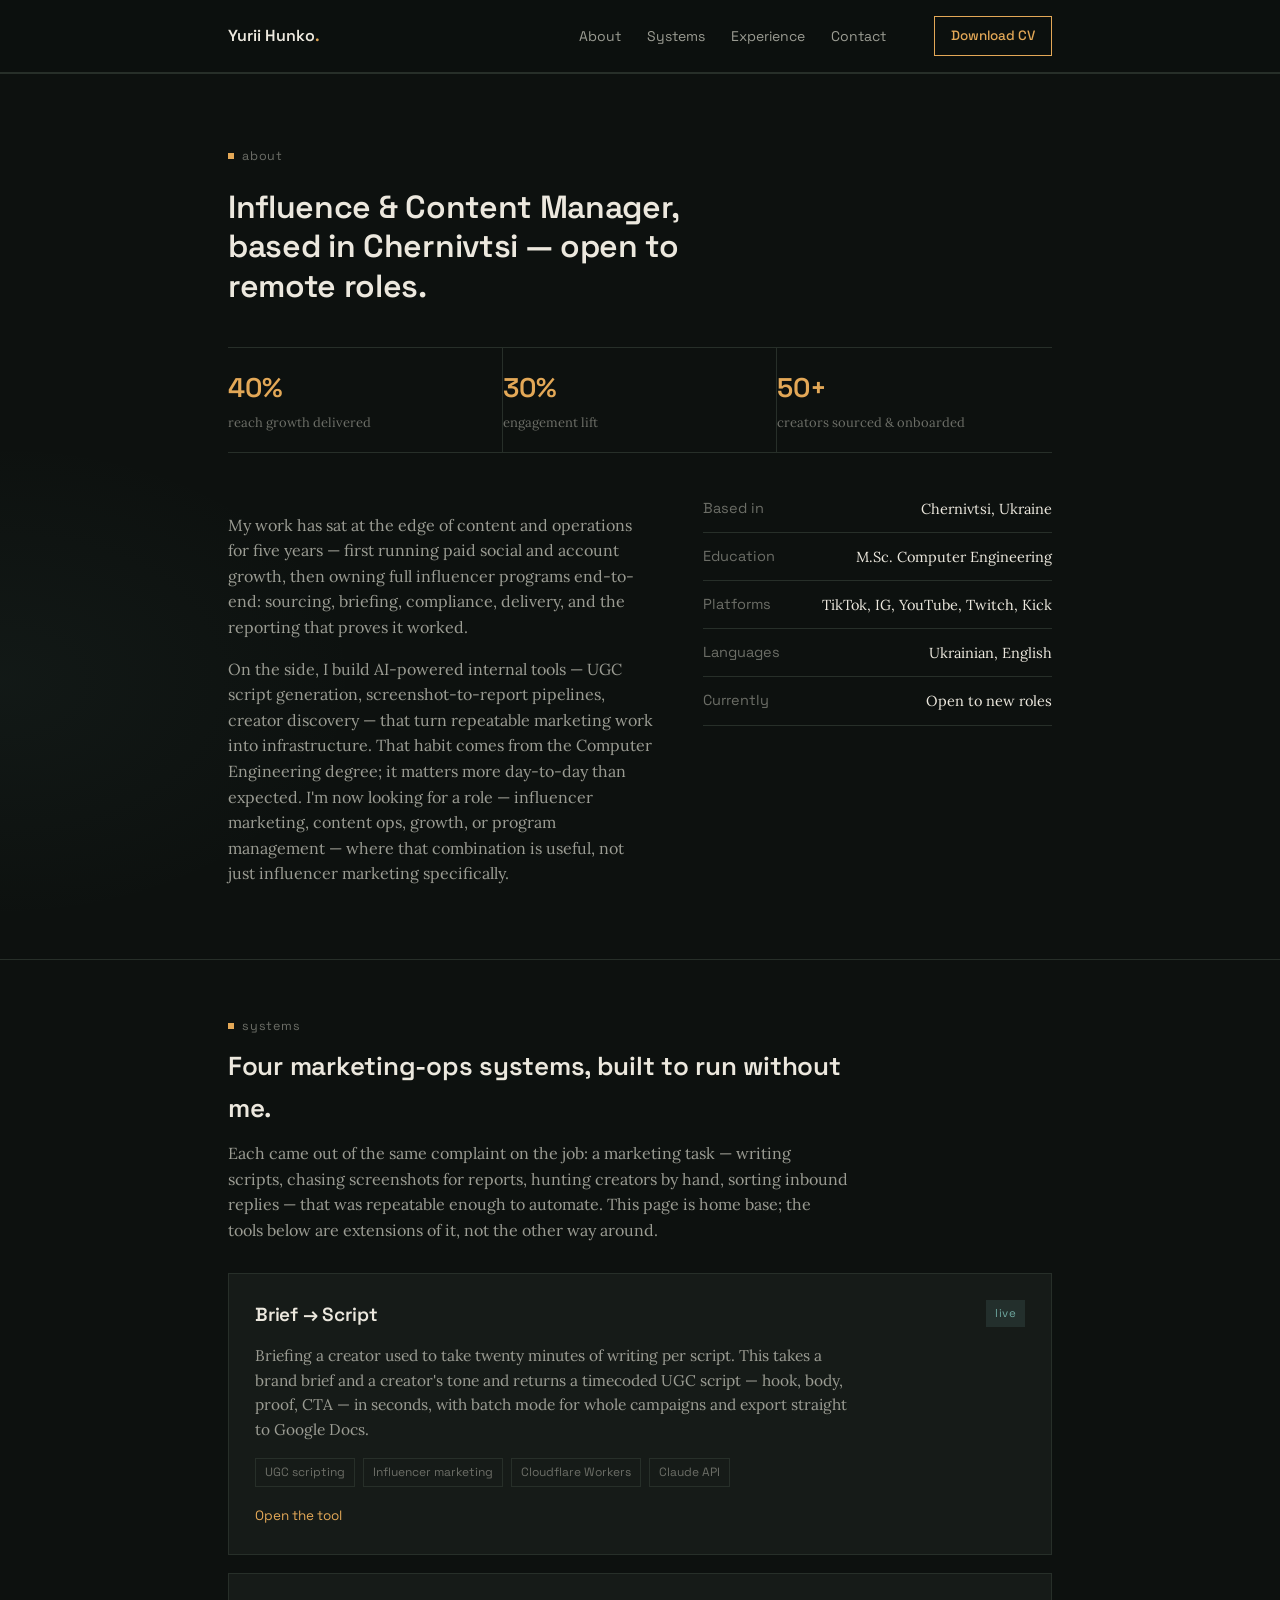
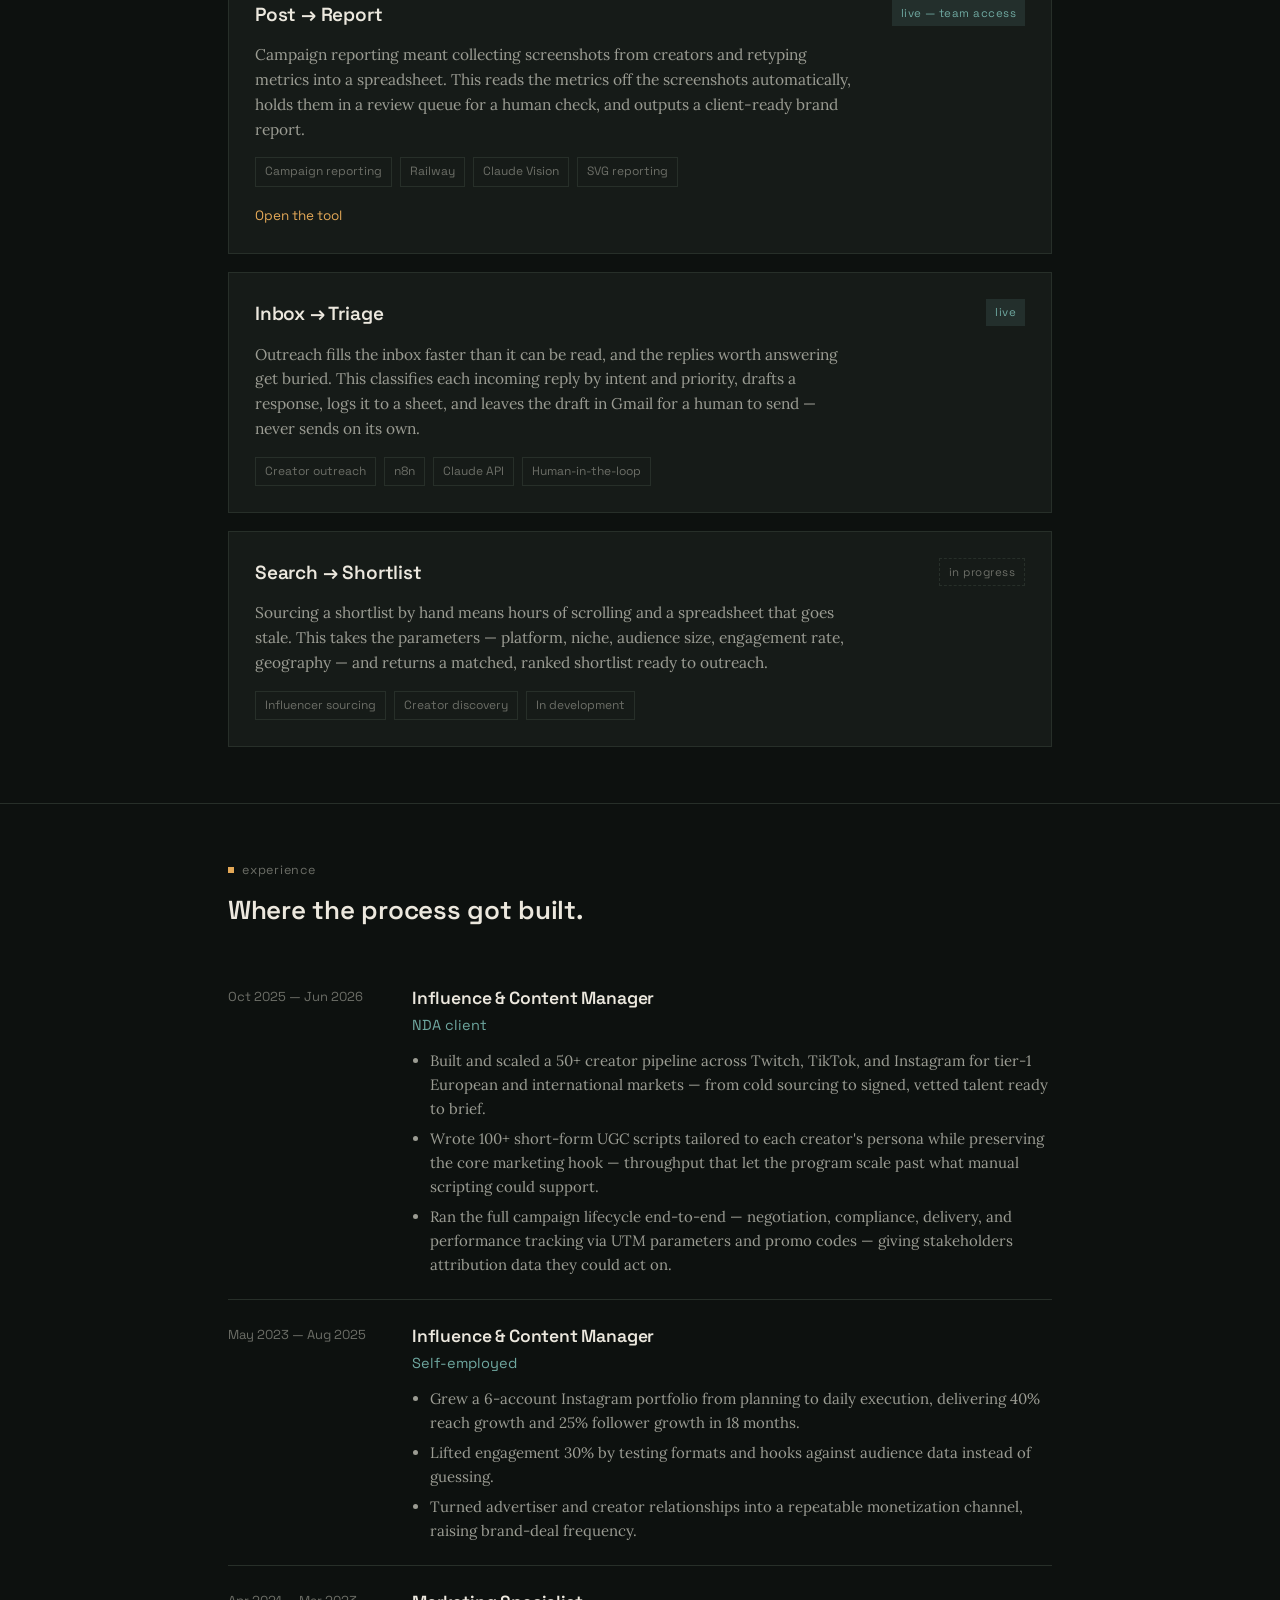
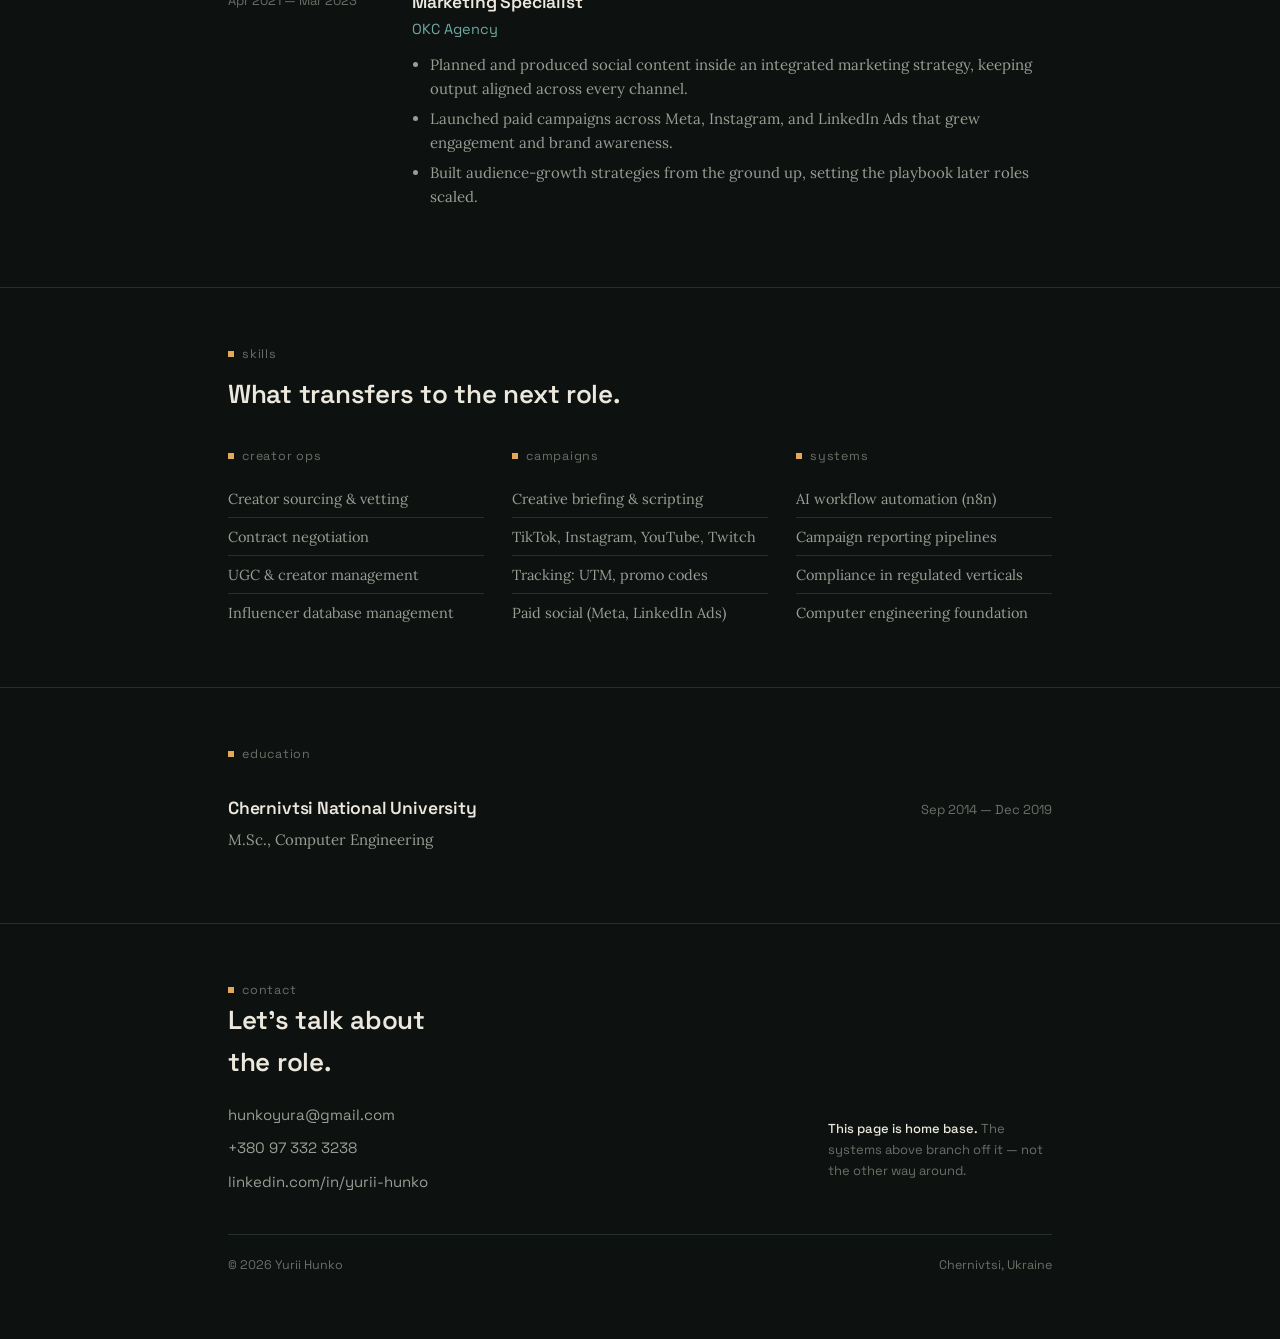
==== index.html @ 868287c5 "Add Inbox → Triage system, n8n to skills" ====
<!DOCTYPE html>
<html lang="en">
<head>
<meta charset="UTF-8">
<meta name="viewport" content="width=device-width, initial-scale=1.0">
<title>Yurii Hunko — Content Ops, built like systems</title>
<meta name="description" content="Influence & Content Manager who builds the systems behind the campaigns. 40% reach growth, 30% engagement lift, 50+ creators onboarded — plus the AI tools that automate the repeatable parts.">
<meta property="og:type" content="website">
<meta property="og:url" content="https://hunkoyura.com/">
<meta property="og:title" content="Yurii Hunko — Content Ops, built like systems">
<meta property="og:description" content="Influence & Content Manager who builds the systems behind the campaigns. 40% reach growth, 30% engagement lift, 50+ creators onboarded.">
<meta property="og:image" content="https://hunkoyura.com/og.jpg">
<meta property="og:image:width" content="1200">
<meta property="og:image:height" content="630">
<meta name="twitter:card" content="summary_large_image">
<meta name="twitter:title" content="Yurii Hunko — Content Ops, built like systems">
<meta name="twitter:description" content="Influence & Content Manager who builds the systems behind the campaigns.">
<meta name="twitter:image" content="https://hunkoyura.com/og.jpg">
<link rel="icon" type="image/svg+xml" href="[data-uri]">
<link rel="preconnect" href="https://fonts.googleapis.com">
<link rel="preconnect" href="https://fonts.gstatic.com" crossorigin>
<link href="https://fonts.googleapis.com/css2?family=Space+Grotesk:wght@400;500;600;700&family=Lora:ital,wght@0,400;0,500;1,400&display=swap" rel="stylesheet">
<!-- Google tag (gtag.js) -->
<script async src="https://www.googletagmanager.com/gtag/js?id=G-8R37BRJNRV"></script>
<script>
  window.dataLayer = window.dataLayer || [];
  function gtag(){dataLayer.push(arguments);}
  gtag('js', new Date());

  gtag('config', 'G-8R37BRJNRV');
</script>
<style>
  :root{
    --bg: #0D110F;
    --bg-alt: #10140F;
    --panel: #161B18;
    --panel-border: #272F29;
    --text: #ECE8DE;
    --text-muted: #9B9C93;
    --text-faint: #6C6E67;
    --accent: #E3A857;
    --accent-soft: rgba(227,168,87,0.13);
    --teal: #6FA8A0;
    --teal-soft: rgba(111,168,160,0.14);
    --max: 880px;
  }

  *{ box-sizing: border-box; }
  html{ scroll-behavior: smooth; }

  body{
    margin: 0;
    background: var(--bg);
    background-image:
      radial-gradient(700px 400px at 85% -5%, rgba(227,168,87,0.06), transparent 60%),
      radial-gradient(600px 400px at 0% 15%, rgba(111,168,160,0.05), transparent 60%);
    color: var(--text);
    font-family: 'Lora', Georgia, serif;
    line-height: 1.6;
    -webkit-font-smoothing: antialiased;
  }

  h1, h2, h3, .display{
    font-family: 'Space Grotesk', sans-serif;
    font-weight: 600;
    letter-spacing: -0.01em;
    margin: 0;
  }

  a{ color: inherit; }

  .wrap{
    max-width: var(--max);
    margin: 0 auto;
    padding: 0 28px;
  }

  .label{
    font-family: 'Space Grotesk', sans-serif;
    font-size: 12.5px;
    letter-spacing: 0.06em;
    color: var(--text-faint);
    display: flex;
    align-items: center;
    gap: 8px;
  }
  .label::before{
    content: '';
    width: 6px;
    height: 6px;
    background: var(--accent);
    display: inline-block;
    flex-shrink: 0;
  }

  header{
    position: sticky;
    top: 0;
    z-index: 10;
    background: rgba(13,17,15,0.86);
    backdrop-filter: blur(10px);
    border-bottom: 1px solid var(--panel-border);
  }
  header .wrap{
    display: flex;
    align-items: center;
    justify-content: space-between;
    padding-top: 16px;
    padding-bottom: 16px;
  }
  .mark{
    font-family: 'Space Grotesk', sans-serif;
    font-weight: 600;
    font-size: 16px;
  }
  .mark span{ color: var(--accent); }
  nav{ display: flex; gap: 26px; align-items: center; }
  nav a{
    font-family: 'Space Grotesk', sans-serif;
    font-size: 14px;
    color: var(--text-muted);
    text-decoration: none;
  }
  nav a:hover{ color: var(--accent); }
  .btn{
    font-family: 'Space Grotesk', sans-serif;
    font-size: 13.5px;
    font-weight: 500;
    border: 1px solid var(--accent);
    color: var(--accent);
    padding: 8px 16px;
    text-decoration: none;
    transition: background 0.15s ease, color 0.15s ease;
    display: inline-block;
  }
  .btn:hover{ background: var(--accent); color: #14100A; }
  @media (max-width: 640px){
    nav .navlinks{ display: none; }
  }

  .hero{
    padding: 72px 0 56px;
    opacity: 0;
    transform: translateY(10px);
    animation: rise 0.7s ease forwards 0.1s;
  }
  @keyframes rise{ to{ opacity: 1; transform: translateY(0); } }
  @media (prefers-reduced-motion: reduce){
    .hero{ animation: none; opacity: 1; transform: none; }
  }

  .hero .label{ margin-bottom: 22px; }
  .hero h2{
    font-size: 32px;
    line-height: 1.24;
    max-width: 22ch;
  }
  .hero p.sub{
    max-width: 52ch;
    color: var(--text-muted);
    font-size: 18px;
    margin-top: 20px;
  }

  .stat-strip{
    margin-top: 40px;
    display: grid;
    grid-template-columns: repeat(3, 1fr);
    border-top: 1px solid var(--panel-border);
    border-bottom: 1px solid var(--panel-border);
  }
  .stat{
    padding: 18px 20px 18px 0;
    border-right: 1px solid var(--panel-border);
  }
  .stat:last-child{ border-right: none; padding-right: 0; }
  .stat .num{
    font-family: 'Space Grotesk', sans-serif;
    font-size: 27px;
    font-weight: 600;
    color: var(--accent);
  }
  .stat .cap{
    font-size: 13px;
    color: var(--text-faint);
    margin-top: 4px;
  }
  @media (max-width: 640px){
    .hero h2{ font-size: 25px; max-width: 100%; }
    .stat-strip{ grid-template-columns: 1fr; }
    .stat{ border-right: none; border-bottom: 1px solid var(--panel-border); padding: 14px 0; }
    .stat:last-child{ border-bottom: none; }
  }

  section{ padding: 56px 0; border-top: 1px solid var(--panel-border); }

  .section-head{ margin-bottom: 30px; max-width: 62ch; }
  .section-head h2{ font-size: 26px; margin-top: 10px; }
  .section-head p{ color: var(--text-muted); margin-top: 12px; font-size: 16px; }

  .hero .about-grid{ margin-top: 44px; }
  .about-grid{
    display: grid;
    grid-template-columns: 1.1fr 0.9fr;
    gap: 48px;
    align-items: start;
  }
  .about-grid p{ color: var(--text-muted); font-size: 16px; }
  .about-grid p + p{ margin-top: 14px; }
  .fact-list{ list-style: none; margin: 0; padding: 0; }
  .fact-list li{
    display: flex;
    justify-content: space-between;
    gap: 12px;
    padding: 12px 0;
    border-bottom: 1px solid var(--panel-border);
    font-size: 14.5px;
  }
  .fact-list li:first-child{ padding-top: 0; }
  .fact-list span:first-child{
    font-family: 'Space Grotesk', sans-serif;
    color: var(--text-faint);
  }
  .fact-list span:last-child{ color: var(--text); text-align: right; }
  @media (max-width: 700px){ .about-grid{ grid-template-columns: 1fr; } }

  .systems-note{
    border: 1px dashed var(--panel-border);
    padding: 14px 18px;
    font-family: 'Space Grotesk', sans-serif;
    font-size: 13.5px;
    color: var(--text-faint);
    margin-bottom: 30px;
    max-width: 62ch;
  }
  .systems-note strong{ color: var(--teal); font-weight: 500; }

  .sys-card{
    background: var(--panel);
    border: 1px solid var(--panel-border);
    padding: 26px;
  }
  .sys-card + .sys-card{ margin-top: 18px; }
  .sys-top{
    display: flex;
    justify-content: space-between;
    align-items: flex-start;
    gap: 16px;
    flex-wrap: wrap;
  }
  .sys-card h3{ font-size: 19px; }
  .sys-card .status{
    font-family: 'Space Grotesk', sans-serif;
    font-size: 11.5px;
    letter-spacing: 0.04em;
    color: var(--teal);
    background: var(--teal-soft);
    padding: 4px 9px;
    white-space: nowrap;
  }
  .sys-card .status.building{
    color: var(--text-faint);
    background: transparent;
    border: 1px dashed var(--panel-border);
  }
  .sys-card p{ color: var(--text-muted); font-size: 15.5px; margin-top: 12px; max-width: 60ch; }
  .tag-row{ display: flex; flex-wrap: wrap; gap: 8px; margin-top: 16px; }
  .tag{
    font-family: 'Space Grotesk', sans-serif;
    font-size: 12px;
    color: var(--text-faint);
    border: 1px solid var(--panel-border);
    padding: 4px 9px;
  }
  .sys-link{
    margin-top: 18px;
    display: inline-flex;
    align-items: center;
    gap: 7px;
    font-family: 'Space Grotesk', sans-serif;
    font-size: 13.5px;
    color: var(--accent);
    text-decoration: none;
    border-bottom: 1px solid transparent;
  }
  .sys-link:hover{ border-bottom-color: var(--accent); }

  .role{
    display: grid;
    grid-template-columns: 160px 1fr;
    gap: 24px;
    padding: 22px 0;
    border-bottom: 1px solid var(--panel-border);
  }
  .role:first-child{ padding-top: 0; }
  .role:last-child{ border-bottom: none; }
  .role .when{
    font-family: 'Space Grotesk', sans-serif;
    font-size: 13px;
    color: var(--text-faint);
    padding-top: 3px;
  }
  .role h3{ font-size: 17.5px; }
  .role .co{ color: var(--teal); font-size: 14.5px; font-family: 'Space Grotesk', sans-serif; margin-top: 2px; }
  .role ul{ margin: 12px 0 0; padding-left: 18px; color: var(--text-muted); font-size: 15px; }
  .role li + li{ margin-top: 6px; }
  @media (max-width: 640px){
    .role{ grid-template-columns: 1fr; gap: 6px; }
  }

  .skill-groups{
    display: grid;
    grid-template-columns: repeat(3, 1fr);
    gap: 28px;
  }
  .skill-group .label{ margin-bottom: 14px; }
  .skill-group ul{ list-style: none; margin: 0; padding: 0; }
  .skill-group li{
    font-size: 14.5px;
    color: var(--text-muted);
    padding: 7px 0;
    border-bottom: 1px solid var(--panel-border);
  }
  .skill-group li:last-child{ border-bottom: none; }
  @media (max-width: 700px){ .skill-groups{ grid-template-columns: 1fr; } }

  .edu{ display: flex; justify-content: space-between; align-items: baseline; flex-wrap: wrap; gap: 10px; }
  .edu h3{ font-size: 17.5px; }
  .edu .when{ font-family: 'Space Grotesk', sans-serif; font-size: 13px; color: var(--text-faint); }
  .edu p{ color: var(--text-muted); margin-top: 6px; font-size: 15px; }

  footer{ padding: 56px 0 64px; border-top: 1px solid var(--panel-border); }
  .contact-grid{
    display: flex;
    justify-content: space-between;
    align-items: flex-end;
    flex-wrap: wrap;
    gap: 30px;
  }
  footer h2{ font-size: 26px; max-width: 14ch; }
  .contact-links{ list-style: none; margin: 18px 0 0; padding: 0; }
  .contact-links li{ margin-top: 8px; }
  .contact-links a{
    font-family: 'Space Grotesk', sans-serif;
    font-size: 15px;
    text-decoration: none;
    color: var(--text-muted);
  }
  .contact-links a:hover{ color: var(--accent); }
  .home-base{
    font-family: 'Space Grotesk', sans-serif;
    font-size: 13px;
    color: var(--text-faint);
    max-width: 28ch;
  }
  .home-base strong{ color: var(--text); font-weight: 500; }
  .fine{
    margin-top: 40px;
    padding-top: 20px;
    border-top: 1px solid var(--panel-border);
    font-family: 'Space Grotesk', sans-serif;
    font-size: 12.5px;
    color: var(--text-faint);
    display: flex;
    justify-content: space-between;
    flex-wrap: wrap;
    gap: 10px;
  }

  :focus-visible{ outline: 2px solid var(--accent); outline-offset: 2px; }
</style>
</head>
<body>

<header>
  <div class="wrap">
    <div class="mark">Yurii Hunko<span>.</span></div>
    <nav>
      <div class="navlinks" style="display:flex; gap:26px;">
        <a href="#about">About</a>
        <a href="#systems">Systems</a>
        <a href="#experience">Experience</a>
        <a href="#contact">Contact</a>
      </div>
      <a class="btn" href="Yurii_Hunko_CV.pdf" download="Yurii_Hunko_CV.pdf" style="margin-left:22px;">Download CV</a>
    </nav>
  </div>
</header>

<section class="hero" id="about">
  <div class="wrap">
    <div class="label">about</div>
    <h2>Influence &amp; Content Manager, based in Chernivtsi — open to remote roles.</h2>

    <div class="stat-strip">
      <div class="stat">
        <div class="num">40%</div>
        <div class="cap">reach growth delivered</div>
      </div>
      <div class="stat">
        <div class="num">30%</div>
        <div class="cap">engagement lift</div>
      </div>
      <div class="stat">
        <div class="num">50+</div>
        <div class="cap">creators sourced &amp; onboarded</div>
      </div>
    </div>

    <div class="about-grid">
      <div>
        <p>My work has sat at the edge of content and operations for five years — first running paid social and account growth, then owning full influencer programs end-to-end: sourcing, briefing, compliance, delivery, and the reporting that proves it worked.</p>
        <p>On the side, I build AI-powered internal tools — UGC script generation, screenshot-to-report pipelines, creator discovery — that turn repeatable marketing work into infrastructure. That habit comes from the Computer Engineering degree; it matters more day-to-day than expected. I'm now looking for a role — influencer marketing, content ops, growth, or program management — where that combination is useful, not just influencer marketing specifically.</p>
      </div>
      <ul class="fact-list">
        <li><span>Based in</span><span>Chernivtsi, Ukraine</span></li>
        <li><span>Education</span><span>M.Sc. Computer Engineering</span></li>
        <li><span>Platforms</span><span>TikTok, IG, YouTube, Twitch, Kick</span></li>
        <li><span>Languages</span><span>Ukrainian, English</span></li>
        <li><span>Currently</span><span>Open to new roles</span></li>
      </ul>
    </div>
  </div>
</section>

<section id="systems">
  <div class="wrap">
    <div class="section-head">
      <div class="label">systems</div>
      <h2>Four marketing-ops systems, built to run without me.</h2>
      <p>Each came out of the same complaint on the job: a marketing task — writing scripts, chasing screenshots for reports, hunting creators by hand, sorting inbound replies — that was repeatable enough to automate. This page is home base; the tools below are extensions of it, not the other way around.</p>
    </div>

    <div class="sys-card">
      <div class="sys-top">
        <h3>Brief → Script</h3>
        <span class="status">live</span>
      </div>
      <p>Briefing a creator used to take twenty minutes of writing per script. This takes a brand brief and a creator's tone and returns a timecoded UGC script — hook, body, proof, CTA — in seconds, with batch mode for whole campaigns and export straight to Google Docs.</p>
      <div class="tag-row">
        <span class="tag">UGC scripting</span>
        <span class="tag">Influencer marketing</span>
        <span class="tag">Cloudflare Workers</span>
        <span class="tag">Claude API</span>
      </div>
      <a class="sys-link" href="https://brief-to-script.hunkoyura.workers.dev/" target="_blank" rel="noopener">Open the tool</a>
    </div>

    <div class="sys-card">
      <div class="sys-top">
        <h3>Post → Report</h3>
        <span class="status">live — team access</span>
      </div>
      <p>Campaign reporting meant collecting screenshots from creators and retyping metrics into a spreadsheet. This reads the metrics off the screenshots automatically, holds them in a review queue for a human check, and outputs a client-ready brand report.</p>
      <div class="tag-row">
        <span class="tag">Campaign reporting</span>
        <span class="tag">Railway</span>
        <span class="tag">Claude Vision</span>
        <span class="tag">SVG reporting</span>
      </div>
      <a class="sys-link" href="https://post-tracker-simple-production.up.railway.app" target="_blank" rel="noopener">Open the tool</a>
    </div>

    <div class="sys-card">
      <div class="sys-top">
        <h3>Inbox → Triage</h3>
        <span class="status">live</span>
      </div>
      <p>Outreach fills the inbox faster than it can be read, and the replies worth answering get buried. This classifies each incoming reply by intent and priority, drafts a response, logs it to a sheet, and leaves the draft in Gmail for a human to send — never sends on its own.</p>
      <div class="tag-row">
        <span class="tag">Creator outreach</span>
        <span class="tag">n8n</span>
        <span class="tag">Claude API</span>
        <span class="tag">Human-in-the-loop</span>
      </div>
    </div>

    <div class="sys-card">
      <div class="sys-top">
        <h3>Search → Shortlist</h3>
        <span class="status building">in progress</span>
      </div>
      <p>Sourcing a shortlist by hand means hours of scrolling and a spreadsheet that goes stale. This takes the parameters — platform, niche, audience size, engagement rate, geography — and returns a matched, ranked shortlist ready to outreach.</p>
      <div class="tag-row">
        <span class="tag">Influencer sourcing</span>
        <span class="tag">Creator discovery</span>
        <span class="tag">In development</span>
      </div>
    </div>
  </div>
</section>

<section id="experience">
  <div class="wrap">
    <div class="section-head">
      <div class="label">experience</div>
      <h2>Where the process got built.</h2>
    </div>

    <div class="role">
      <div class="when">Oct 2025 — Jun 2026</div>
      <div>
        <h3>Influence &amp; Content Manager</h3>
        <div class="co">NDA client</div>
        <ul>
          <li>Built and scaled a 50+ creator pipeline across Twitch, TikTok, and Instagram for tier-1 European and international markets — from cold sourcing to signed, vetted talent ready to brief.</li>
          <li>Wrote 100+ short-form UGC scripts tailored to each creator's persona while preserving the core marketing hook — throughput that let the program scale past what manual scripting could support.</li>
          <li>Ran the full campaign lifecycle end-to-end — negotiation, compliance, delivery, and performance tracking via UTM parameters and promo codes — giving stakeholders attribution data they could act on.</li>
        </ul>
      </div>
    </div>

    <div class="role">
      <div class="when">May 2023 — Aug 2025</div>
      <div>
        <h3>Influence &amp; Content Manager</h3>
        <div class="co">Self-employed</div>
        <ul>
          <li>Grew a 6-account Instagram portfolio from planning to daily execution, delivering 40% reach growth and 25% follower growth in 18 months.</li>
          <li>Lifted engagement 30% by testing formats and hooks against audience data instead of guessing.</li>
          <li>Turned advertiser and creator relationships into a repeatable monetization channel, raising brand-deal frequency.</li>
        </ul>
      </div>
    </div>

    <div class="role">
      <div class="when">Apr 2021 — Mar 2023</div>
      <div>
        <h3>Marketing Specialist</h3>
        <div class="co">OKC Agency</div>
        <ul>
          <li>Planned and produced social content inside an integrated marketing strategy, keeping output aligned across every channel.</li>
          <li>Launched paid campaigns across Meta, Instagram, and LinkedIn Ads that grew engagement and brand awareness.</li>
          <li>Built audience-growth strategies from the ground up, setting the playbook later roles scaled.</li>
        </ul>
      </div>
    </div>
  </div>
</section>

<section id="skills">
  <div class="wrap">
    <div class="section-head">
      <div class="label">skills</div>
      <h2>What transfers to the next role.</h2>
    </div>
    <div class="skill-groups">
      <div class="skill-group">
        <div class="label">creator ops</div>
        <ul>
          <li>Creator sourcing &amp; vetting</li>
          <li>Contract negotiation</li>
          <li>UGC &amp; creator management</li>
          <li>Influencer database management</li>
        </ul>
      </div>
      <div class="skill-group">
        <div class="label">campaigns</div>
        <ul>
          <li>Creative briefing &amp; scripting</li>
          <li>TikTok, Instagram, YouTube, Twitch</li>
          <li>Tracking: UTM, promo codes</li>
          <li>Paid social (Meta, LinkedIn Ads)</li>
        </ul>
      </div>
      <div class="skill-group">
        <div class="label">systems</div>
        <ul>
          <li>AI workflow automation (n8n)</li>
          <li>Campaign reporting pipelines</li>
          <li>Compliance in regulated verticals</li>
          <li>Computer engineering foundation</li>
        </ul>
      </div>
    </div>
  </div>
</section>

<section id="education">
  <div class="wrap">
    <div class="section-head">
      <div class="label">education</div>
    </div>
    <div class="edu">
      <div>
        <h3>Chernivtsi National University</h3>
        <p>M.Sc., Computer Engineering</p>
      </div>
      <div class="when">Sep 2014 — Dec 2019</div>
    </div>
  </div>
</section>

<footer id="contact">
  <div class="wrap">
    <div class="contact-grid">
      <div>
        <div class="label">contact</div>
        <h2>Let's talk about the role.</h2>
        <ul class="contact-links">
          <li><a href="mailto:hunkoyura@gmail.com">hunkoyura@gmail.com</a></li>
          <li><a href="tel:+380973323238">+380 97 332 3238</a></li>
          <li><a href="https://linkedin.com/in/yurii-hunko" target="_blank" rel="noopener">linkedin.com/in/yurii-hunko</a></li>
        </ul>
      </div>
      <p class="home-base"><strong>This page is home base.</strong> The systems above branch off it — not the other way around.</p>
    </div>
    <div class="fine">
      <span>© 2026 Yurii Hunko</span>
      <span>Chernivtsi, Ukraine</span>
    </div>
  </div>
</footer>

</body>
</html>
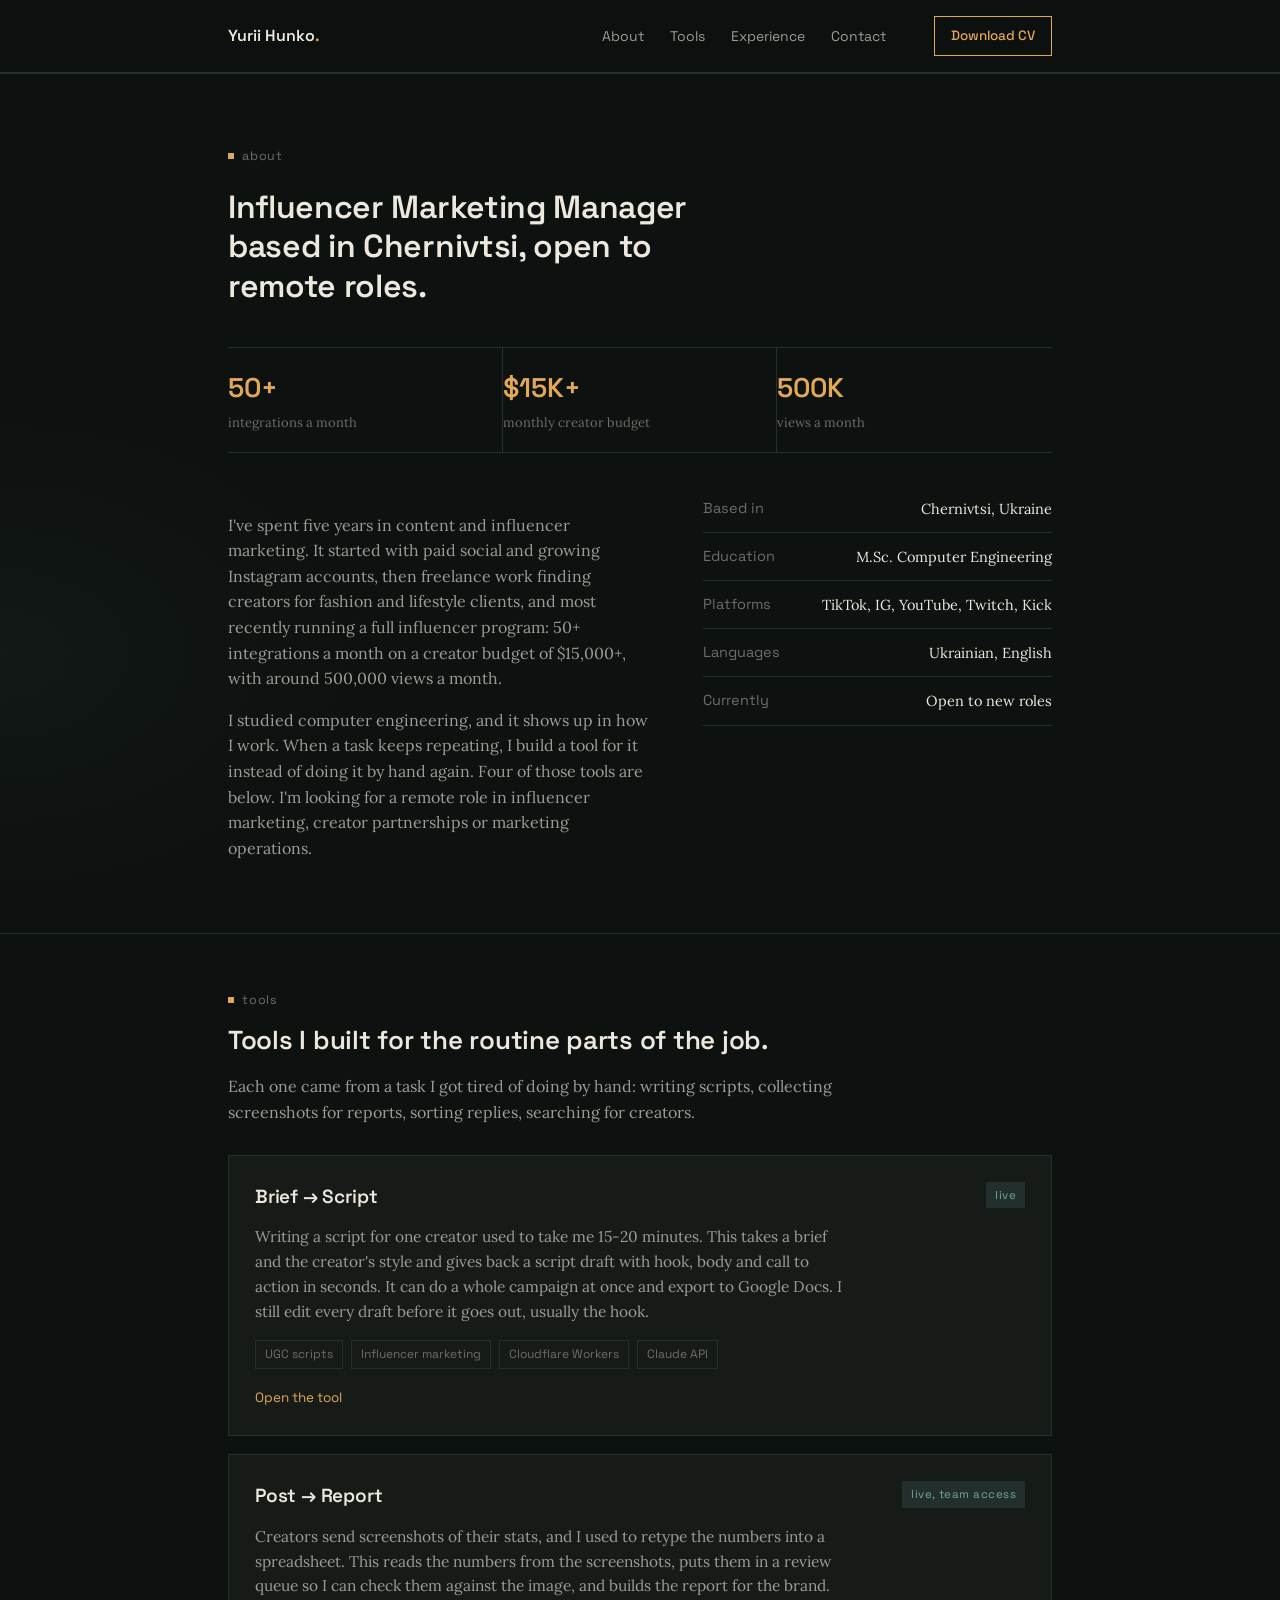
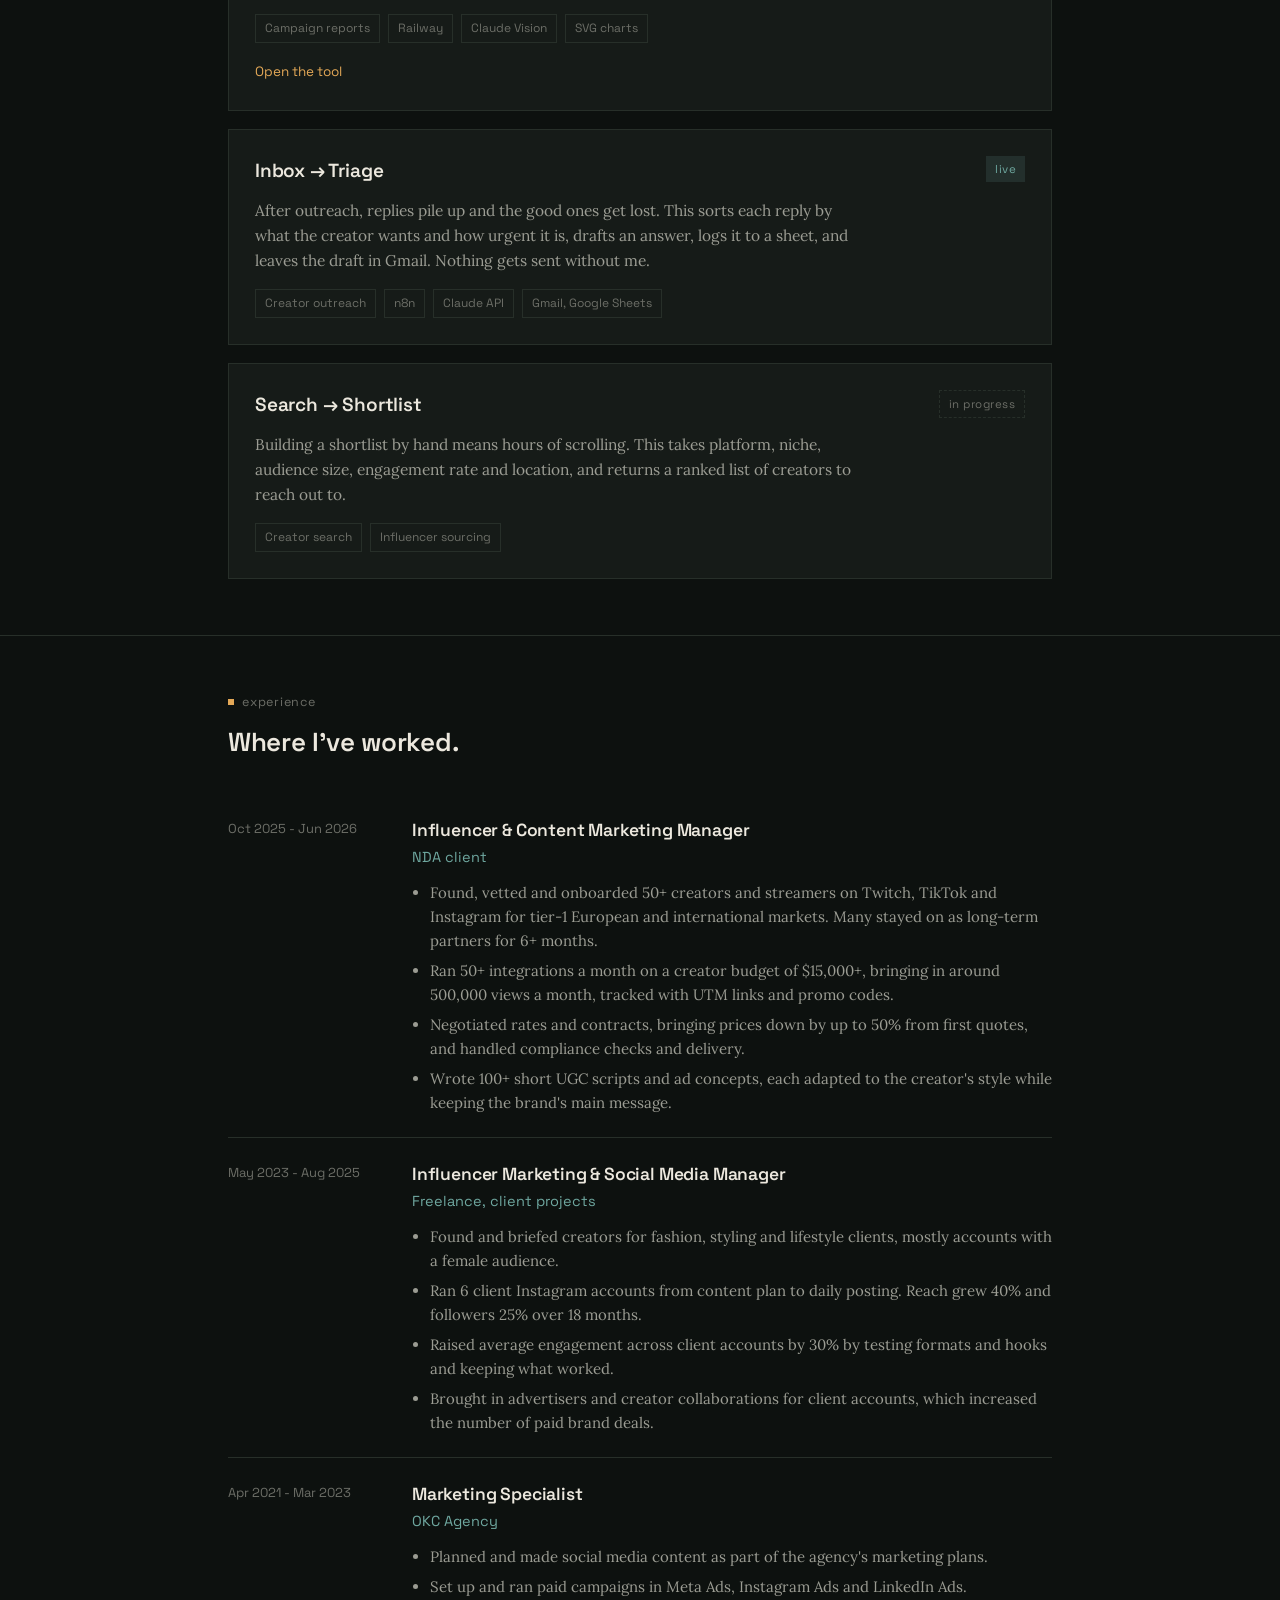
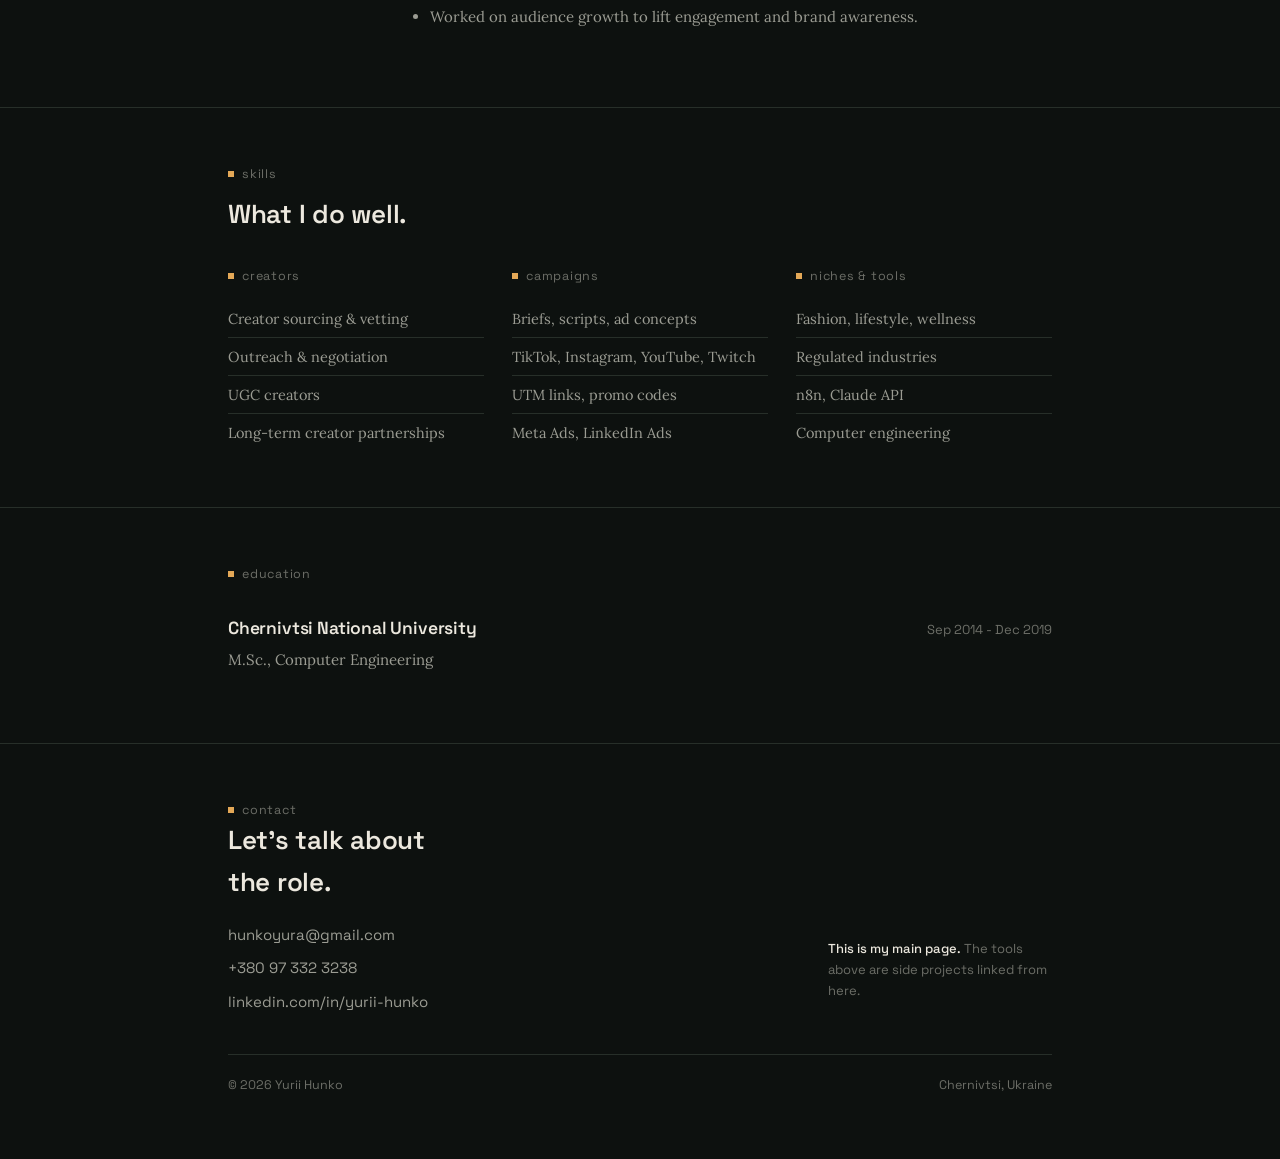
==== commit 5c0cc6de: "Rewrite copy in plain language, new stats, match CV Replaced 40%/30% stats with 50+ integrations, $1" ====
--- a/index.html
+++ b/index.html
@@ -3,18 +3,18 @@
 <head>
 <meta charset="UTF-8">
 <meta name="viewport" content="width=device-width, initial-scale=1.0">
-<title>Yurii Hunko — Content Ops, built like systems</title>
-<meta name="description" content="Influence & Content Manager who builds the systems behind the campaigns. 40% reach growth, 30% engagement lift, 50+ creators onboarded — plus the AI tools that automate the repeatable parts.">
+<title>Yurii Hunko - Influencer Marketing Manager</title>
+<meta name="description" content="Influencer marketing manager. 50+ integrations a month, $15,000+ monthly creator budgets, around 500,000 views a month. Plus the AI tools I built for the routine parts of the job.">
 <meta property="og:type" content="website">
 <meta property="og:url" content="https://hunkoyura.com/">
-<meta property="og:title" content="Yurii Hunko — Content Ops, built like systems">
-<meta property="og:description" content="Influence & Content Manager who builds the systems behind the campaigns. 40% reach growth, 30% engagement lift, 50+ creators onboarded.">
+<meta property="og:title" content="Yurii Hunko - Influencer Marketing Manager">
+<meta property="og:description" content="Influencer marketing manager. 50+ integrations a month, $15,000+ monthly budgets, around 500,000 views a month.">
 <meta property="og:image" content="https://hunkoyura.com/og.jpg">
 <meta property="og:image:width" content="1200">
 <meta property="og:image:height" content="630">
 <meta name="twitter:card" content="summary_large_image">
-<meta name="twitter:title" content="Yurii Hunko — Content Ops, built like systems">
-<meta name="twitter:description" content="Influence & Content Manager who builds the systems behind the campaigns.">
+<meta name="twitter:title" content="Yurii Hunko - Influencer Marketing Manager">
+<meta name="twitter:description" content="Influencer marketing manager. Creators, campaigns, and the tools behind them.">
 <meta name="twitter:image" content="https://hunkoyura.com/og.jpg">
 <link rel="icon" type="image/svg+xml" href="[data-uri]">
 <link rel="preconnect" href="https://fonts.googleapis.com">
@@ -93,6 +93,7 @@
     flex-shrink: 0;
   }
 
+  /* header */
   header{
     position: sticky;
     top: 0;
@@ -138,6 +139,7 @@
     nav .navlinks{ display: none; }
   }
 
+  /* hero */
   .hero{
     padding: 72px 0 56px;
     opacity: 0;
@@ -198,6 +200,7 @@
   .section-head h2{ font-size: 26px; margin-top: 10px; }
   .section-head p{ color: var(--text-muted); margin-top: 12px; font-size: 16px; }
 
+  /* about */
   .hero .about-grid{ margin-top: 44px; }
   .about-grid{
     display: grid;
@@ -224,6 +227,7 @@
   .fact-list span:last-child{ color: var(--text); text-align: right; }
   @media (max-width: 700px){ .about-grid{ grid-template-columns: 1fr; } }
 
+  /* systems */
   .systems-note{
     border: 1px dashed var(--panel-border);
     padding: 14px 18px;
@@ -285,6 +289,7 @@
   }
   .sys-link:hover{ border-bottom-color: var(--accent); }
 
+  /* experience */
   .role{
     display: grid;
     grid-template-columns: 160px 1fr;
@@ -308,6 +313,7 @@
     .role{ grid-template-columns: 1fr; gap: 6px; }
   }
 
+  /* skills */
   .skill-groups{
     display: grid;
     grid-template-columns: repeat(3, 1fr);
@@ -324,11 +330,13 @@
   .skill-group li:last-child{ border-bottom: none; }
   @media (max-width: 700px){ .skill-groups{ grid-template-columns: 1fr; } }
 
+  /* education */
   .edu{ display: flex; justify-content: space-between; align-items: baseline; flex-wrap: wrap; gap: 10px; }
   .edu h3{ font-size: 17.5px; }
   .edu .when{ font-family: 'Space Grotesk', sans-serif; font-size: 13px; color: var(--text-faint); }
   .edu p{ color: var(--text-muted); margin-top: 6px; font-size: 15px; }
 
+  /* contact / footer */
   footer{ padding: 56px 0 64px; border-top: 1px solid var(--panel-border); }
   .contact-grid{
     display: flex;
@@ -378,7 +386,7 @@
     <nav>
       <div class="navlinks" style="display:flex; gap:26px;">
         <a href="#about">About</a>
-        <a href="#systems">Systems</a>
+        <a href="#systems">Tools</a>
         <a href="#experience">Experience</a>
         <a href="#contact">Contact</a>
       </div>
@@ -390,27 +398,27 @@
 <section class="hero" id="about">
   <div class="wrap">
     <div class="label">about</div>
-    <h2>Influence &amp; Content Manager, based in Chernivtsi — open to remote roles.</h2>
+    <h2>Influencer Marketing Manager based in Chernivtsi, open to remote roles.</h2>
 
     <div class="stat-strip">
       <div class="stat">
-        <div class="num">40%</div>
-        <div class="cap">reach growth delivered</div>
+        <div class="num">50+</div>
+        <div class="cap">integrations a month</div>
       </div>
       <div class="stat">
-        <div class="num">30%</div>
-        <div class="cap">engagement lift</div>
+        <div class="num">$15K+</div>
+        <div class="cap">monthly creator budget</div>
       </div>
       <div class="stat">
-        <div class="num">50+</div>
-        <div class="cap">creators sourced &amp; onboarded</div>
+        <div class="num">500K</div>
+        <div class="cap">views a month</div>
       </div>
     </div>
 
     <div class="about-grid">
       <div>
-        <p>My work has sat at the edge of content and operations for five years — first running paid social and account growth, then owning full influencer programs end-to-end: sourcing, briefing, compliance, delivery, and the reporting that proves it worked.</p>
-        <p>On the side, I build AI-powered internal tools — UGC script generation, screenshot-to-report pipelines, creator discovery — that turn repeatable marketing work into infrastructure. That habit comes from the Computer Engineering degree; it matters more day-to-day than expected. I'm now looking for a role — influencer marketing, content ops, growth, or program management — where that combination is useful, not just influencer marketing specifically.</p>
+        <p>I've spent five years in content and influencer marketing. It started with paid social and growing Instagram accounts, then freelance work finding creators for fashion and lifestyle clients, and most recently running a full influencer program: 50+ integrations a month on a creator budget of $15,000+, with around 500,000 views a month.</p>
+        <p>I studied computer engineering, and it shows up in how I work. When a task keeps repeating, I build a tool for it instead of doing it by hand again. Four of those tools are below. I'm looking for a remote role in influencer marketing, creator partnerships or marketing operations.</p>
       </div>
       <ul class="fact-list">
         <li><span>Based in</span><span>Chernivtsi, Ukraine</span></li>
@@ -426,9 +434,9 @@
 <section id="systems">
   <div class="wrap">
     <div class="section-head">
-      <div class="label">systems</div>
-      <h2>Four marketing-ops systems, built to run without me.</h2>
-      <p>Each came out of the same complaint on the job: a marketing task — writing scripts, chasing screenshots for reports, hunting creators by hand, sorting inbound replies — that was repeatable enough to automate. This page is home base; the tools below are extensions of it, not the other way around.</p>
+      <div class="label">tools</div>
+      <h2>Tools I built for the routine parts of the job.</h2>
+      <p>Each one came from a task I got tired of doing by hand: writing scripts, collecting screenshots for reports, sorting replies, searching for creators.</p>
     </div>
 
     <div class="sys-card">
@@ -436,9 +444,9 @@
         <h3>Brief → Script</h3>
         <span class="status">live</span>
       </div>
-      <p>Briefing a creator used to take twenty minutes of writing per script. This takes a brand brief and a creator's tone and returns a timecoded UGC script — hook, body, proof, CTA — in seconds, with batch mode for whole campaigns and export straight to Google Docs.</p>
+      <p>Writing a script for one creator used to take me 15-20 minutes. This takes a brief and the creator's style and gives back a script draft with hook, body and call to action in seconds. It can do a whole campaign at once and export to Google Docs. I still edit every draft before it goes out, usually the hook.</p>
       <div class="tag-row">
-        <span class="tag">UGC scripting</span>
+        <span class="tag">UGC scripts</span>
         <span class="tag">Influencer marketing</span>
         <span class="tag">Cloudflare Workers</span>
         <span class="tag">Claude API</span>
@@ -449,14 +457,14 @@
     <div class="sys-card">
       <div class="sys-top">
         <h3>Post → Report</h3>
-        <span class="status">live — team access</span>
-      </div>
-      <p>Campaign reporting meant collecting screenshots from creators and retyping metrics into a spreadsheet. This reads the metrics off the screenshots automatically, holds them in a review queue for a human check, and outputs a client-ready brand report.</p>
+        <span class="status">live, team access</span>
+      </div>
+      <p>Creators send screenshots of their stats, and I used to retype the numbers into a spreadsheet. This reads the numbers from the screenshots, puts them in a review queue so I can check them against the image, and builds the report for the brand.</p>
       <div class="tag-row">
-        <span class="tag">Campaign reporting</span>
+        <span class="tag">Campaign reports</span>
         <span class="tag">Railway</span>
         <span class="tag">Claude Vision</span>
-        <span class="tag">SVG reporting</span>
+        <span class="tag">SVG charts</span>
       </div>
       <a class="sys-link" href="https://post-tracker-simple-production.up.railway.app" target="_blank" rel="noopener">Open the tool</a>
     </div>
@@ -466,12 +474,12 @@
         <h3>Inbox → Triage</h3>
         <span class="status">live</span>
       </div>
-      <p>Outreach fills the inbox faster than it can be read, and the replies worth answering get buried. This classifies each incoming reply by intent and priority, drafts a response, logs it to a sheet, and leaves the draft in Gmail for a human to send — never sends on its own.</p>
+      <p>After outreach, replies pile up and the good ones get lost. This sorts each reply by what the creator wants and how urgent it is, drafts an answer, logs it to a sheet, and leaves the draft in Gmail. Nothing gets sent without me.</p>
       <div class="tag-row">
         <span class="tag">Creator outreach</span>
         <span class="tag">n8n</span>
         <span class="tag">Claude API</span>
-        <span class="tag">Human-in-the-loop</span>
+        <span class="tag">Gmail, Google Sheets</span>
       </div>
     </div>
 
@@ -480,11 +488,10 @@
         <h3>Search → Shortlist</h3>
         <span class="status building">in progress</span>
       </div>
-      <p>Sourcing a shortlist by hand means hours of scrolling and a spreadsheet that goes stale. This takes the parameters — platform, niche, audience size, engagement rate, geography — and returns a matched, ranked shortlist ready to outreach.</p>
+      <p>Building a shortlist by hand means hours of scrolling. This takes platform, niche, audience size, engagement rate and location, and returns a ranked list of creators to reach out to.</p>
       <div class="tag-row">
+        <span class="tag">Creator search</span>
         <span class="tag">Influencer sourcing</span>
-        <span class="tag">Creator discovery</span>
-        <span class="tag">In development</span>
       </div>
     </div>
   </div>
@@ -494,44 +501,46 @@
   <div class="wrap">
     <div class="section-head">
       <div class="label">experience</div>
-      <h2>Where the process got built.</h2>
+      <h2>Where I've worked.</h2>
     </div>
 
     <div class="role">
-      <div class="when">Oct 2025 — Jun 2026</div>
+      <div class="when">Oct 2025 - Jun 2026</div>
       <div>
-        <h3>Influence &amp; Content Manager</h3>
+        <h3>Influencer &amp; Content Marketing Manager</h3>
         <div class="co">NDA client</div>
         <ul>
-          <li>Built and scaled a 50+ creator pipeline across Twitch, TikTok, and Instagram for tier-1 European and international markets — from cold sourcing to signed, vetted talent ready to brief.</li>
-          <li>Wrote 100+ short-form UGC scripts tailored to each creator's persona while preserving the core marketing hook — throughput that let the program scale past what manual scripting could support.</li>
-          <li>Ran the full campaign lifecycle end-to-end — negotiation, compliance, delivery, and performance tracking via UTM parameters and promo codes — giving stakeholders attribution data they could act on.</li>
+          <li>Found, vetted and onboarded 50+ creators and streamers on Twitch, TikTok and Instagram for tier-1 European and international markets. Many stayed on as long-term partners for 6+ months.</li>
+          <li>Ran 50+ integrations a month on a creator budget of $15,000+, bringing in around 500,000 views a month, tracked with UTM links and promo codes.</li>
+          <li>Negotiated rates and contracts, bringing prices down by up to 50% from first quotes, and handled compliance checks and delivery.</li>
+          <li>Wrote 100+ short UGC scripts and ad concepts, each adapted to the creator's style while keeping the brand's main message.</li>
         </ul>
       </div>
     </div>
 
     <div class="role">
-      <div class="when">May 2023 — Aug 2025</div>
+      <div class="when">May 2023 - Aug 2025</div>
       <div>
-        <h3>Influence &amp; Content Manager</h3>
-        <div class="co">Self-employed</div>
+        <h3>Influencer Marketing &amp; Social Media Manager</h3>
+        <div class="co">Freelance, client projects</div>
         <ul>
-          <li>Grew a 6-account Instagram portfolio from planning to daily execution, delivering 40% reach growth and 25% follower growth in 18 months.</li>
-          <li>Lifted engagement 30% by testing formats and hooks against audience data instead of guessing.</li>
-          <li>Turned advertiser and creator relationships into a repeatable monetization channel, raising brand-deal frequency.</li>
+          <li>Found and briefed creators for fashion, styling and lifestyle clients, mostly accounts with a female audience.</li>
+          <li>Ran 6 client Instagram accounts from content plan to daily posting. Reach grew 40% and followers 25% over 18 months.</li>
+          <li>Raised average engagement across client accounts by 30% by testing formats and hooks and keeping what worked.</li>
+          <li>Brought in advertisers and creator collaborations for client accounts, which increased the number of paid brand deals.</li>
         </ul>
       </div>
     </div>
 
     <div class="role">
-      <div class="when">Apr 2021 — Mar 2023</div>
+      <div class="when">Apr 2021 - Mar 2023</div>
       <div>
         <h3>Marketing Specialist</h3>
         <div class="co">OKC Agency</div>
         <ul>
-          <li>Planned and produced social content inside an integrated marketing strategy, keeping output aligned across every channel.</li>
-          <li>Launched paid campaigns across Meta, Instagram, and LinkedIn Ads that grew engagement and brand awareness.</li>
-          <li>Built audience-growth strategies from the ground up, setting the playbook later roles scaled.</li>
+          <li>Planned and made social media content as part of the agency's marketing plans.</li>
+          <li>Set up and ran paid campaigns in Meta Ads, Instagram Ads and LinkedIn Ads.</li>
+          <li>Worked on audience growth to lift engagement and brand awareness.</li>
         </ul>
       </div>
     </div>
@@ -542,34 +551,34 @@
   <div class="wrap">
     <div class="section-head">
       <div class="label">skills</div>
-      <h2>What transfers to the next role.</h2>
+      <h2>What I do well.</h2>
     </div>
     <div class="skill-groups">
       <div class="skill-group">
-        <div class="label">creator ops</div>
+        <div class="label">creators</div>
         <ul>
           <li>Creator sourcing &amp; vetting</li>
-          <li>Contract negotiation</li>
-          <li>UGC &amp; creator management</li>
-          <li>Influencer database management</li>
+          <li>Outreach &amp; negotiation</li>
+          <li>UGC creators</li>
+          <li>Long-term creator partnerships</li>
         </ul>
       </div>
       <div class="skill-group">
         <div class="label">campaigns</div>
         <ul>
-          <li>Creative briefing &amp; scripting</li>
+          <li>Briefs, scripts, ad concepts</li>
           <li>TikTok, Instagram, YouTube, Twitch</li>
-          <li>Tracking: UTM, promo codes</li>
-          <li>Paid social (Meta, LinkedIn Ads)</li>
+          <li>UTM links, promo codes</li>
+          <li>Meta Ads, LinkedIn Ads</li>
         </ul>
       </div>
       <div class="skill-group">
-        <div class="label">systems</div>
+        <div class="label">niches &amp; tools</div>
         <ul>
-          <li>AI workflow automation (n8n)</li>
-          <li>Campaign reporting pipelines</li>
-          <li>Compliance in regulated verticals</li>
-          <li>Computer engineering foundation</li>
+          <li>Fashion, lifestyle, wellness</li>
+          <li>Regulated industries</li>
+          <li>n8n, Claude API</li>
+          <li>Computer engineering</li>
         </ul>
       </div>
     </div>
@@ -586,7 +595,7 @@
         <h3>Chernivtsi National University</h3>
         <p>M.Sc., Computer Engineering</p>
       </div>
-      <div class="when">Sep 2014 — Dec 2019</div>
+      <div class="when">Sep 2014 - Dec 2019</div>
     </div>
   </div>
 </section>
@@ -603,7 +612,7 @@
           <li><a href="https://linkedin.com/in/yurii-hunko" target="_blank" rel="noopener">linkedin.com/in/yurii-hunko</a></li>
         </ul>
       </div>
-      <p class="home-base"><strong>This page is home base.</strong> The systems above branch off it — not the other way around.</p>
+      <p class="home-base"><strong>This is my main page.</strong> The tools above are side projects linked from here.</p>
     </div>
     <div class="fine">
       <span>© 2026 Yurii Hunko</span>
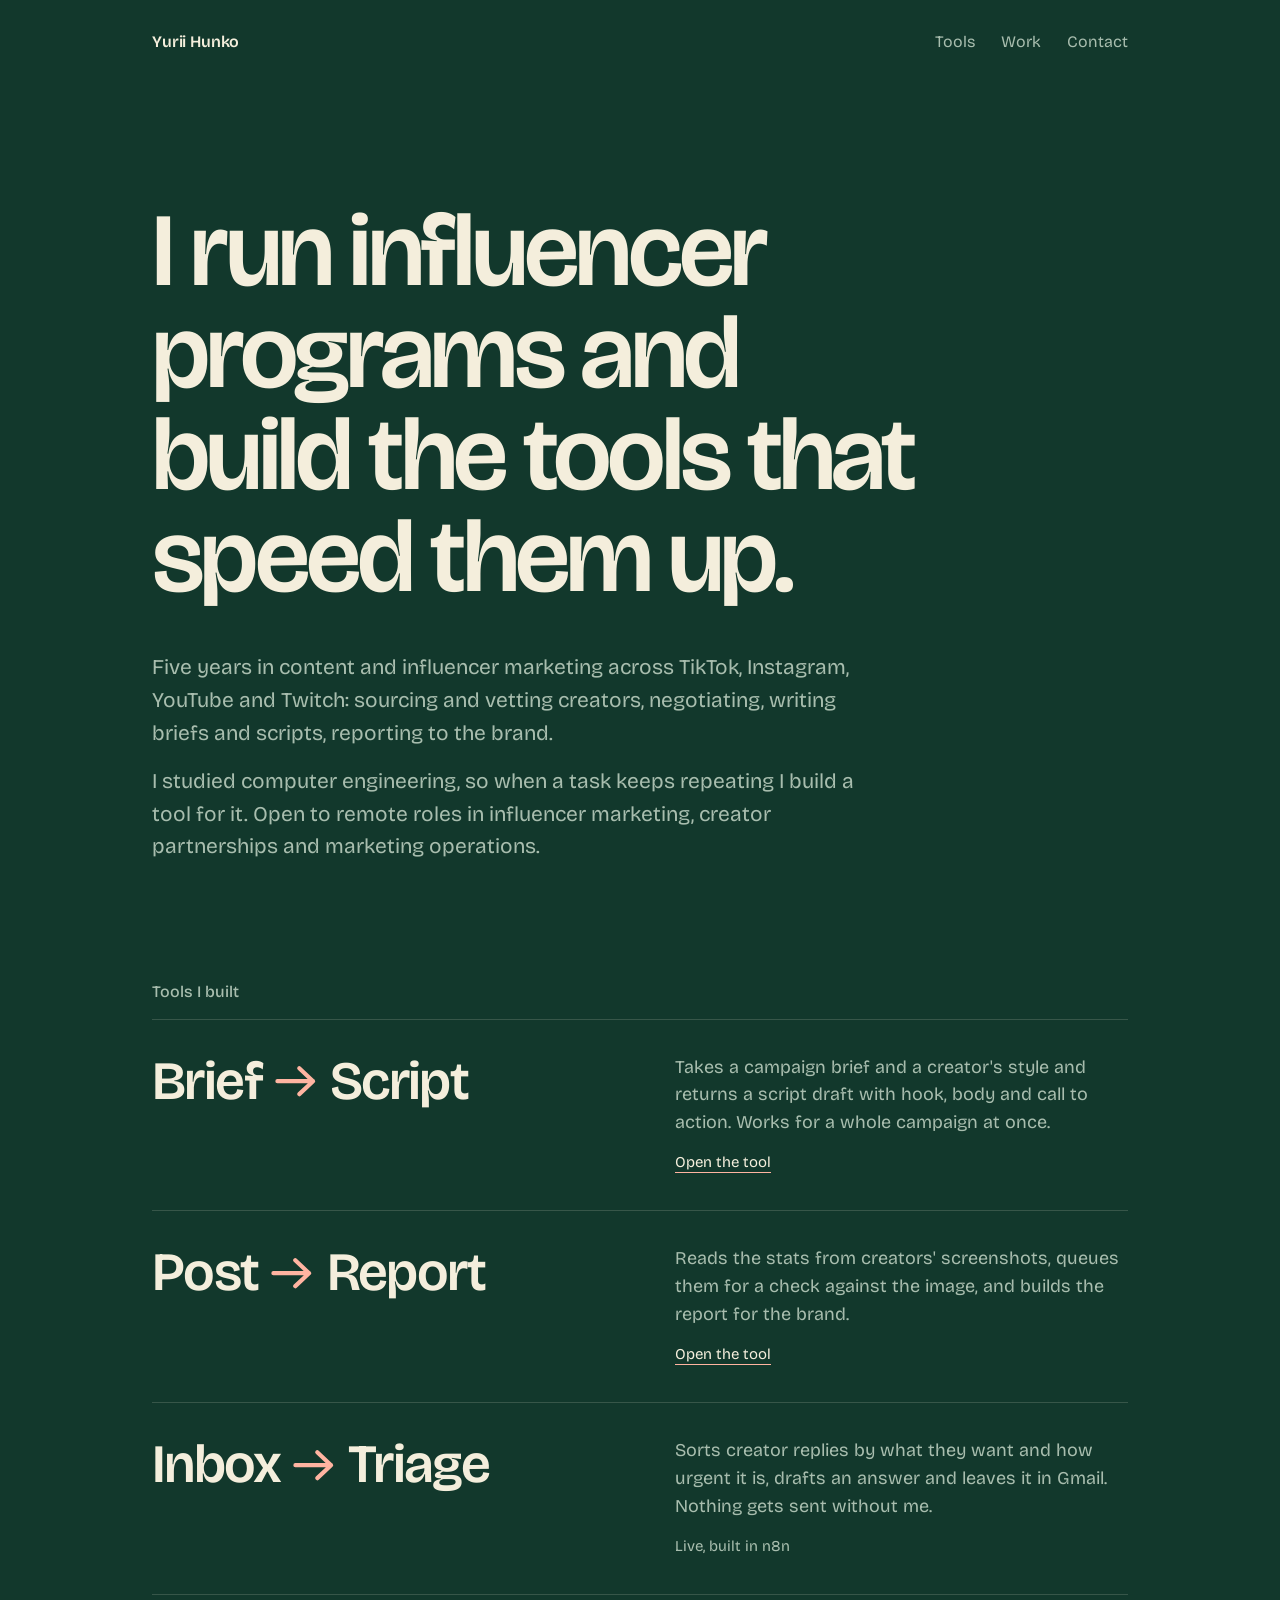
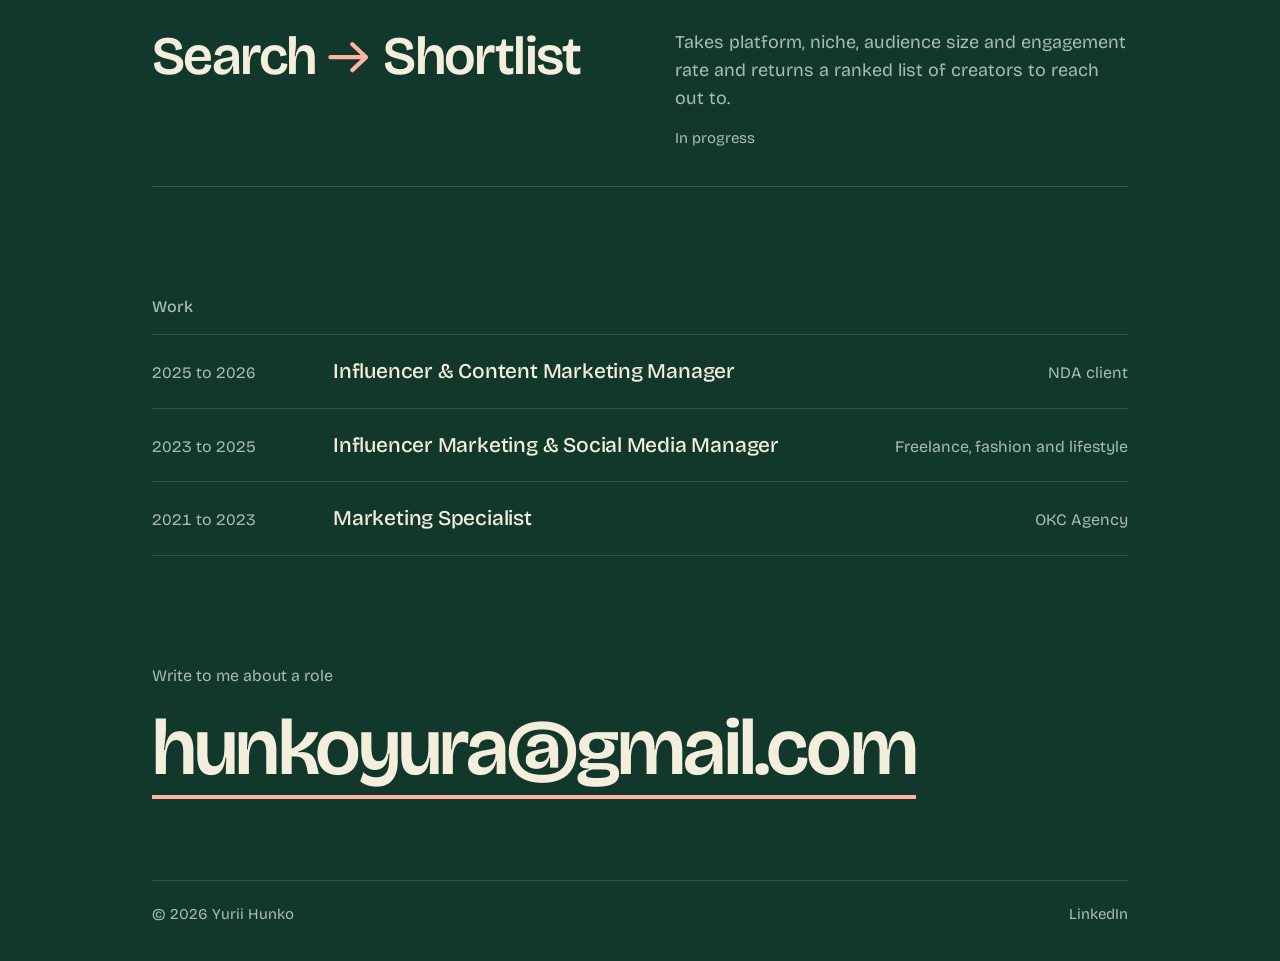
==== commit 0370be89: "Update index.html" ====
--- a/index.html
+++ b/index.html
@@ -4,11 +4,11 @@
 <meta charset="UTF-8">
 <meta name="viewport" content="width=device-width, initial-scale=1.0">
 <title>Yurii Hunko - Influencer Marketing Manager</title>
-<meta name="description" content="Influencer marketing manager. 50+ integrations a month, $15,000+ monthly creator budgets, around 500,000 views a month. Plus the AI tools I built for the routine parts of the job.">
+<meta name="description" content="Influencer marketing manager. Creators, campaigns, and the AI tools I built for the routine parts of the job.">
 <meta property="og:type" content="website">
 <meta property="og:url" content="https://hunkoyura.com/">
 <meta property="og:title" content="Yurii Hunko - Influencer Marketing Manager">
-<meta property="og:description" content="Influencer marketing manager. 50+ integrations a month, $15,000+ monthly budgets, around 500,000 views a month.">
+<meta property="og:description" content="Influencer marketing manager. Creators, campaigns, and the tools behind them.">
 <meta property="og:image" content="https://hunkoyura.com/og.jpg">
 <meta property="og:image:width" content="1200">
 <meta property="og:image:height" content="630">
@@ -16,10 +16,11 @@
 <meta name="twitter:title" content="Yurii Hunko - Influencer Marketing Manager">
 <meta name="twitter:description" content="Influencer marketing manager. Creators, campaigns, and the tools behind them.">
 <meta name="twitter:image" content="https://hunkoyura.com/og.jpg">
-<link rel="icon" type="image/svg+xml" href="[data-uri]">
+<meta name="theme-color" content="#12382C">
+<link rel="icon" type="image/svg+xml" href="data:image/svg+xml,%3Csvg xmlns='http://www.w3.org/2000/svg' viewBox='0 0 64 64'%3E%3Crect width='64' height='64' rx='14' fill='%2312382C'/%3E%3Cpath d='M16 32h28M34 21l11 11-11 11' fill='none' stroke='%23FFB4A1' stroke-width='6' stroke-linecap='round' stroke-linejoin='round'/%3E%3C/svg%3E">
 <link rel="preconnect" href="https://fonts.googleapis.com">
 <link rel="preconnect" href="https://fonts.gstatic.com" crossorigin>
-<link href="https://fonts.googleapis.com/css2?family=Space+Grotesk:wght@400;500;600;700&family=Lora:ital,wght@0,400;0,500;1,400&display=swap" rel="stylesheet">
+<link href="https://fonts.googleapis.com/css2?family=Bricolage+Grotesque:opsz,wght@12..96,300..700&display=swap" rel="stylesheet">
 <!-- Google tag (gtag.js) -->
 <script async src="https://www.googletagmanager.com/gtag/js?id=G-8R37BRJNRV"></script>
 <script>
@@ -31,595 +32,283 @@
 </script>
 <style>
   :root{
-    --bg: #0D110F;
-    --bg-alt: #10140F;
-    --panel: #161B18;
-    --panel-border: #272F29;
-    --text: #ECE8DE;
-    --text-muted: #9B9C93;
-    --text-faint: #6C6E67;
-    --accent: #E3A857;
-    --accent-soft: rgba(227,168,87,0.13);
-    --teal: #6FA8A0;
-    --teal-soft: rgba(111,168,160,0.14);
-    --max: 880px;
+    --green: #12382C;
+    --green-deep: #0D2B22;
+    --butter: #F4EEDC;
+    --sage: #A8BDAE;
+    --blush: #FFB4A1;
+    --line: rgba(244,238,220,0.16);
+    --max: 1040px;
   }
 
   *{ box-sizing: border-box; }
-  html{ scroll-behavior: smooth; }
+  html{ scroll-behavior: smooth; -webkit-text-size-adjust: 100%; }
 
   body{
     margin: 0;
-    background: var(--bg);
-    background-image:
-      radial-gradient(700px 400px at 85% -5%, rgba(227,168,87,0.06), transparent 60%),
-      radial-gradient(600px 400px at 0% 15%, rgba(111,168,160,0.05), transparent 60%);
-    color: var(--text);
-    font-family: 'Lora', Georgia, serif;
-    line-height: 1.6;
+    background: var(--green);
+    color: var(--butter);
+    font-family: 'Bricolage Grotesque', 'Helvetica Neue', Arial, sans-serif;
+    font-size: 18px;
+    line-height: 1.55;
+    font-weight: 400;
     -webkit-font-smoothing: antialiased;
-  }
-
-  h1, h2, h3, .display{
-    font-family: 'Space Grotesk', sans-serif;
-    font-weight: 600;
-    letter-spacing: -0.01em;
-    margin: 0;
-  }
-
-  a{ color: inherit; }
+    text-rendering: optimizeLegibility;
+  }
+
+  ::selection{ background: var(--blush); color: var(--green-deep); }
+
+  a{ color: inherit; text-decoration: none; }
+  h1, h2, h3, p, ul{ margin: 0; padding: 0; }
+  ul{ list-style: none; }
 
   .wrap{
     max-width: var(--max);
     margin: 0 auto;
-    padding: 0 28px;
-  }
-
-  .label{
-    font-family: 'Space Grotesk', sans-serif;
-    font-size: 12.5px;
-    letter-spacing: 0.06em;
-    color: var(--text-faint);
+    padding: 0 32px;
+  }
+
+  .arrow{
+    display: inline-block;
+    width: 0.78em;
+    height: 0.6em;
+    margin: 0 0.16em;
+    vertical-align: 0.02em;
+    color: var(--blush);
+    flex-shrink: 0;
+  }
+
+  /* top bar */
+  .top{
+    display: flex;
+    justify-content: space-between;
+    align-items: baseline;
+    gap: 24px;
+    padding-top: 30px;
+    font-size: 16px;
+  }
+  .top .name{ font-weight: 600; letter-spacing: -0.01em; }
+  .top nav{ display: flex; gap: 26px; }
+  .top nav a, .foot a{
+    color: var(--sage);
+    border-bottom: 1px solid transparent;
+    transition: color .15s ease, border-color .15s ease;
+  }
+  .top nav a:hover, .foot a:hover{ color: var(--butter); border-bottom-color: var(--blush); }
+
+  /* intro */
+  .intro{ padding: 16vh 0 13vh; }
+  .intro h1{
+    font-size: clamp(42px, 8.2vw, 104px);
+    line-height: 0.98;
+    letter-spacing: -0.035em;
+    font-weight: 600;
+    max-width: 11.5em;
+    text-wrap: balance;
+  }
+  .intro p{
+    margin-top: 44px;
+    max-width: 34em;
+    font-size: clamp(18px, 1.7vw, 21px);
+    color: var(--sage);
+  }
+  .intro p + p{ margin-top: 16px; }
+
+  /* shared section heading */
+  .block{ padding-bottom: 12vh; }
+  .block > h2{
+    font-size: 16px;
+    font-weight: 500;
+    color: var(--sage);
+    padding-bottom: 14px;
+    border-bottom: 1px solid var(--line);
+  }
+
+  /* tools */
+  .tool{
+    display: grid;
+    grid-template-columns: minmax(0, 1.05fr) minmax(0, 1fr);
+    gap: 16px 48px;
+    align-items: start;
+    padding: 34px 0 36px;
+    border-bottom: 1px solid var(--line);
+  }
+  .tool h3{
+    font-size: clamp(30px, 4.6vw, 54px);
+    line-height: 1.04;
+    letter-spacing: -0.03em;
+    font-weight: 600;
     display: flex;
     align-items: center;
-    gap: 8px;
-  }
-  .label::before{
-    content: '';
-    width: 6px;
-    height: 6px;
-    background: var(--accent);
+    flex-wrap: wrap;
+    gap: 0 0.08em;
+  }
+  .tool p{ color: var(--sage); max-width: 30em; }
+  .tool .meta{
+    margin-top: 14px;
+    font-size: 15px;
+    color: var(--sage);
+  }
+  .tool .meta a{
+    color: var(--butter);
+    border-bottom: 1px solid var(--blush);
+    padding-bottom: 1px;
+    transition: color .15s ease;
+  }
+  .tool .meta a:hover{ color: var(--blush); }
+  a.tool-name{ transition: color .15s ease; }
+  a.tool-name:hover{ color: var(--blush); }
+
+  /* work */
+  .job{
+    display: grid;
+    grid-template-columns: 8.5em minmax(0, 1fr) auto;
+    gap: 4px 28px;
+    align-items: baseline;
+    padding: 20px 0;
+    border-bottom: 1px solid var(--line);
+  }
+  .job .years{ color: var(--sage); font-size: 16px; font-variant-numeric: tabular-nums; }
+  .job .role{ font-size: 21px; font-weight: 500; letter-spacing: -0.01em; }
+  .job .where{ color: var(--sage); font-size: 16px; text-align: right; }
+
+  /* contact */
+  .contact{ padding-bottom: 9vh; }
+  .contact a.mail{
     display: inline-block;
-    flex-shrink: 0;
-  }
-
-  /* header */
-  header{
-    position: sticky;
-    top: 0;
-    z-index: 10;
-    background: rgba(13,17,15,0.86);
-    backdrop-filter: blur(10px);
-    border-bottom: 1px solid var(--panel-border);
-  }
-  header .wrap{
-    display: flex;
-    align-items: center;
-    justify-content: space-between;
-    padding-top: 16px;
-    padding-bottom: 16px;
-  }
-  .mark{
-    font-family: 'Space Grotesk', sans-serif;
+    font-size: clamp(27px, 6.4vw, 80px);
+    line-height: 1.05;
+    letter-spacing: -0.035em;
     font-weight: 600;
-    font-size: 16px;
-  }
-  .mark span{ color: var(--accent); }
-  nav{ display: flex; gap: 26px; align-items: center; }
-  nav a{
-    font-family: 'Space Grotesk', sans-serif;
-    font-size: 14px;
-    color: var(--text-muted);
-    text-decoration: none;
-  }
-  nav a:hover{ color: var(--accent); }
-  .btn{
-    font-family: 'Space Grotesk', sans-serif;
-    font-size: 13.5px;
-    font-weight: 500;
-    border: 1px solid var(--accent);
-    color: var(--accent);
-    padding: 8px 16px;
-    text-decoration: none;
-    transition: background 0.15s ease, color 0.15s ease;
-    display: inline-block;
-  }
-  .btn:hover{ background: var(--accent); color: #14100A; }
-  @media (max-width: 640px){
-    nav .navlinks{ display: none; }
-  }
-
-  /* hero */
-  .hero{
-    padding: 72px 0 56px;
-    opacity: 0;
-    transform: translateY(10px);
-    animation: rise 0.7s ease forwards 0.1s;
-  }
-  @keyframes rise{ to{ opacity: 1; transform: translateY(0); } }
-  @media (prefers-reduced-motion: reduce){
-    .hero{ animation: none; opacity: 1; transform: none; }
-  }
-
-  .hero .label{ margin-bottom: 22px; }
-  .hero h2{
-    font-size: 32px;
-    line-height: 1.24;
-    max-width: 22ch;
-  }
-  .hero p.sub{
-    max-width: 52ch;
-    color: var(--text-muted);
-    font-size: 18px;
-    margin-top: 20px;
-  }
-
-  .stat-strip{
-    margin-top: 40px;
-    display: grid;
-    grid-template-columns: repeat(3, 1fr);
-    border-top: 1px solid var(--panel-border);
-    border-bottom: 1px solid var(--panel-border);
-  }
-  .stat{
-    padding: 18px 20px 18px 0;
-    border-right: 1px solid var(--panel-border);
-  }
-  .stat:last-child{ border-right: none; padding-right: 0; }
-  .stat .num{
-    font-family: 'Space Grotesk', sans-serif;
-    font-size: 27px;
-    font-weight: 600;
-    color: var(--accent);
-  }
-  .stat .cap{
-    font-size: 13px;
-    color: var(--text-faint);
-    margin-top: 4px;
-  }
-  @media (max-width: 640px){
-    .hero h2{ font-size: 25px; max-width: 100%; }
-    .stat-strip{ grid-template-columns: 1fr; }
-    .stat{ border-right: none; border-bottom: 1px solid var(--panel-border); padding: 14px 0; }
-    .stat:last-child{ border-bottom: none; }
-  }
-
-  section{ padding: 56px 0; border-top: 1px solid var(--panel-border); }
-
-  .section-head{ margin-bottom: 30px; max-width: 62ch; }
-  .section-head h2{ font-size: 26px; margin-top: 10px; }
-  .section-head p{ color: var(--text-muted); margin-top: 12px; font-size: 16px; }
-
-  /* about */
-  .hero .about-grid{ margin-top: 44px; }
-  .about-grid{
-    display: grid;
-    grid-template-columns: 1.1fr 0.9fr;
-    gap: 48px;
-    align-items: start;
-  }
-  .about-grid p{ color: var(--text-muted); font-size: 16px; }
-  .about-grid p + p{ margin-top: 14px; }
-  .fact-list{ list-style: none; margin: 0; padding: 0; }
-  .fact-list li{
+    border-bottom: 0.055em solid var(--blush);
+    padding-bottom: 0.06em;
+    transition: color .15s ease;
+    overflow-wrap: anywhere;
+  }
+  .contact a.mail:hover{ color: var(--blush); }
+  .contact p{ color: var(--sage); margin-bottom: 18px; font-size: 16px; }
+
+  .foot{
     display: flex;
     justify-content: space-between;
-    gap: 12px;
-    padding: 12px 0;
-    border-bottom: 1px solid var(--panel-border);
-    font-size: 14.5px;
-  }
-  .fact-list li:first-child{ padding-top: 0; }
-  .fact-list span:first-child{
-    font-family: 'Space Grotesk', sans-serif;
-    color: var(--text-faint);
-  }
-  .fact-list span:last-child{ color: var(--text); text-align: right; }
-  @media (max-width: 700px){ .about-grid{ grid-template-columns: 1fr; } }
-
-  /* systems */
-  .systems-note{
-    border: 1px dashed var(--panel-border);
-    padding: 14px 18px;
-    font-family: 'Space Grotesk', sans-serif;
-    font-size: 13.5px;
-    color: var(--text-faint);
-    margin-bottom: 30px;
-    max-width: 62ch;
-  }
-  .systems-note strong{ color: var(--teal); font-weight: 500; }
-
-  .sys-card{
-    background: var(--panel);
-    border: 1px solid var(--panel-border);
-    padding: 26px;
-  }
-  .sys-card + .sys-card{ margin-top: 18px; }
-  .sys-top{
-    display: flex;
-    justify-content: space-between;
-    align-items: flex-start;
-    gap: 16px;
-    flex-wrap: wrap;
-  }
-  .sys-card h3{ font-size: 19px; }
-  .sys-card .status{
-    font-family: 'Space Grotesk', sans-serif;
-    font-size: 11.5px;
-    letter-spacing: 0.04em;
-    color: var(--teal);
-    background: var(--teal-soft);
-    padding: 4px 9px;
-    white-space: nowrap;
-  }
-  .sys-card .status.building{
-    color: var(--text-faint);
-    background: transparent;
-    border: 1px dashed var(--panel-border);
-  }
-  .sys-card p{ color: var(--text-muted); font-size: 15.5px; margin-top: 12px; max-width: 60ch; }
-  .tag-row{ display: flex; flex-wrap: wrap; gap: 8px; margin-top: 16px; }
-  .tag{
-    font-family: 'Space Grotesk', sans-serif;
-    font-size: 12px;
-    color: var(--text-faint);
-    border: 1px solid var(--panel-border);
-    padding: 4px 9px;
-  }
-  .sys-link{
-    margin-top: 18px;
-    display: inline-flex;
-    align-items: center;
-    gap: 7px;
-    font-family: 'Space Grotesk', sans-serif;
-    font-size: 13.5px;
-    color: var(--accent);
-    text-decoration: none;
-    border-bottom: 1px solid transparent;
-  }
-  .sys-link:hover{ border-bottom-color: var(--accent); }
-
-  /* experience */
-  .role{
-    display: grid;
-    grid-template-columns: 160px 1fr;
-    gap: 24px;
-    padding: 22px 0;
-    border-bottom: 1px solid var(--panel-border);
-  }
-  .role:first-child{ padding-top: 0; }
-  .role:last-child{ border-bottom: none; }
-  .role .when{
-    font-family: 'Space Grotesk', sans-serif;
-    font-size: 13px;
-    color: var(--text-faint);
-    padding-top: 3px;
-  }
-  .role h3{ font-size: 17.5px; }
-  .role .co{ color: var(--teal); font-size: 14.5px; font-family: 'Space Grotesk', sans-serif; margin-top: 2px; }
-  .role ul{ margin: 12px 0 0; padding-left: 18px; color: var(--text-muted); font-size: 15px; }
-  .role li + li{ margin-top: 6px; }
-  @media (max-width: 640px){
-    .role{ grid-template-columns: 1fr; gap: 6px; }
-  }
-
-  /* skills */
-  .skill-groups{
-    display: grid;
-    grid-template-columns: repeat(3, 1fr);
-    gap: 28px;
-  }
-  .skill-group .label{ margin-bottom: 14px; }
-  .skill-group ul{ list-style: none; margin: 0; padding: 0; }
-  .skill-group li{
-    font-size: 14.5px;
-    color: var(--text-muted);
-    padding: 7px 0;
-    border-bottom: 1px solid var(--panel-border);
-  }
-  .skill-group li:last-child{ border-bottom: none; }
-  @media (max-width: 700px){ .skill-groups{ grid-template-columns: 1fr; } }
-
-  /* education */
-  .edu{ display: flex; justify-content: space-between; align-items: baseline; flex-wrap: wrap; gap: 10px; }
-  .edu h3{ font-size: 17.5px; }
-  .edu .when{ font-family: 'Space Grotesk', sans-serif; font-size: 13px; color: var(--text-faint); }
-  .edu p{ color: var(--text-muted); margin-top: 6px; font-size: 15px; }
-
-  /* contact / footer */
-  footer{ padding: 56px 0 64px; border-top: 1px solid var(--panel-border); }
-  .contact-grid{
-    display: flex;
-    justify-content: space-between;
-    align-items: flex-end;
-    flex-wrap: wrap;
-    gap: 30px;
-  }
-  footer h2{ font-size: 26px; max-width: 14ch; }
-  .contact-links{ list-style: none; margin: 18px 0 0; padding: 0; }
-  .contact-links li{ margin-top: 8px; }
-  .contact-links a{
-    font-family: 'Space Grotesk', sans-serif;
+    gap: 20px;
+    padding: 22px 0 34px;
+    border-top: 1px solid var(--line);
     font-size: 15px;
-    text-decoration: none;
-    color: var(--text-muted);
-  }
-  .contact-links a:hover{ color: var(--accent); }
-  .home-base{
-    font-family: 'Space Grotesk', sans-serif;
-    font-size: 13px;
-    color: var(--text-faint);
-    max-width: 28ch;
-  }
-  .home-base strong{ color: var(--text); font-weight: 500; }
-  .fine{
-    margin-top: 40px;
-    padding-top: 20px;
-    border-top: 1px solid var(--panel-border);
-    font-family: 'Space Grotesk', sans-serif;
-    font-size: 12.5px;
-    color: var(--text-faint);
-    display: flex;
-    justify-content: space-between;
-    flex-wrap: wrap;
-    gap: 10px;
-  }
-
-  :focus-visible{ outline: 2px solid var(--accent); outline-offset: 2px; }
+    color: var(--sage);
+  }
+
+  :focus-visible{ outline: 2px solid var(--blush); outline-offset: 4px; border-radius: 2px; }
+
+  @media (max-width: 720px){
+    body{ font-size: 17px; }
+    .wrap{ padding: 0 22px; }
+    .top nav{ gap: 18px; }
+    .intro{ padding: 11vh 0 10vh; }
+    .intro p{ margin-top: 30px; }
+    .tool{ grid-template-columns: 1fr; padding: 26px 0 28px; }
+    .job{ grid-template-columns: 1fr; padding: 16px 0; }
+    .job .where{ text-align: left; }
+    .job .role{ font-size: 19px; }
+  }
+
+  @media (prefers-reduced-motion: reduce){
+    html{ scroll-behavior: auto; }
+    *{ transition: none !important; }
+  }
 </style>
 </head>
 <body>
 
-<header>
-  <div class="wrap">
-    <div class="mark">Yurii Hunko<span>.</span></div>
-    <nav>
-      <div class="navlinks" style="display:flex; gap:26px;">
-        <a href="#about">About</a>
-        <a href="#systems">Tools</a>
-        <a href="#experience">Experience</a>
-        <a href="#contact">Contact</a>
+<svg width="0" height="0" style="position:absolute" aria-hidden="true">
+  <symbol id="arrow" viewBox="0 0 26 20">
+    <path d="M1.5 10h22M15 2l8.5 8-8.5 8" fill="none" stroke="currentColor" stroke-width="2.6" stroke-linecap="round" stroke-linejoin="round"/>
+  </symbol>
+</svg>
+
+<header class="wrap top">
+  <div class="name">Yurii Hunko</div>
+  <nav>
+    <a href="#tools">Tools</a>
+    <a href="#work">Work</a>
+    <a href="#contact">Contact</a>
+  </nav>
+</header>
+
+<main class="wrap">
+
+  <section class="intro">
+    <h1>I run influencer programs and build the tools that speed them up.</h1>
+    <p>Five years in content and influencer marketing across TikTok, Instagram, YouTube and Twitch: sourcing and vetting creators, negotiating, writing briefs and scripts, reporting to the brand.</p>
+    <p>I studied computer engineering, so when a task keeps repeating I build a tool for it. Open to remote roles in influencer marketing, creator partnerships and marketing operations.</p>
+  </section>
+
+  <section class="block" id="tools">
+    <h2>Tools I built</h2>
+
+    <article class="tool">
+      <h3><a class="tool-name" href="https://brief-to-script.hunkoyura.workers.dev/" target="_blank" rel="noopener" style="display:contents">Brief <svg class="arrow" aria-label="to" role="img"><use href="#arrow"/></svg> Script</a></h3>
+      <div>
+        <p>Takes a campaign brief and a creator's style and returns a script draft with hook, body and call to action. Works for a whole campaign at once.</p>
+        <div class="meta"><a href="https://brief-to-script.hunkoyura.workers.dev/" target="_blank" rel="noopener">Open the tool</a></div>
       </div>
-      <a class="btn" href="Yurii_Hunko_CV.pdf" download="Yurii_Hunko_CV.pdf" style="margin-left:22px;">Download CV</a>
-    </nav>
-  </div>
-</header>
-
-<section class="hero" id="about">
-  <div class="wrap">
-    <div class="label">about</div>
-    <h2>Influencer Marketing Manager based in Chernivtsi, open to remote roles.</h2>
-
-    <div class="stat-strip">
-      <div class="stat">
-        <div class="num">50+</div>
-        <div class="cap">integrations a month</div>
+    </article>
+
+    <article class="tool">
+      <h3><a class="tool-name" href="https://post-tracker-simple-production.up.railway.app" target="_blank" rel="noopener" style="display:contents">Post <svg class="arrow" aria-label="to" role="img"><use href="#arrow"/></svg> Report</a></h3>
+      <div>
+        <p>Reads the stats from creators' screenshots, queues them for a check against the image, and builds the report for the brand.</p>
+        <div class="meta"><a href="https://post-tracker-simple-production.up.railway.app" target="_blank" rel="noopener">Open the tool</a></div>
       </div>
-      <div class="stat">
-        <div class="num">$15K+</div>
-        <div class="cap">monthly creator budget</div>
+    </article>
+
+    <article class="tool">
+      <h3>Inbox <svg class="arrow" aria-label="to" role="img"><use href="#arrow"/></svg> Triage</h3>
+      <div>
+        <p>Sorts creator replies by what they want and how urgent it is, drafts an answer and leaves it in Gmail. Nothing gets sent without me.</p>
+        <div class="meta">Live, built in n8n</div>
       </div>
-      <div class="stat">
-        <div class="num">500K</div>
-        <div class="cap">views a month</div>
+    </article>
+
+    <article class="tool">
+      <h3>Search <svg class="arrow" aria-label="to" role="img"><use href="#arrow"/></svg> Shortlist</h3>
+      <div>
+        <p>Takes platform, niche, audience size and engagement rate and returns a ranked list of creators to reach out to.</p>
+        <div class="meta">In progress</div>
       </div>
+    </article>
+  </section>
+
+  <section class="block" id="work">
+    <h2>Work</h2>
+    <div class="job">
+      <span class="years">2025 to 2026</span>
+      <span class="role">Influencer &amp; Content Marketing Manager</span>
+      <span class="where">NDA client</span>
     </div>
-
-    <div class="about-grid">
-      <div>
-        <p>I've spent five years in content and influencer marketing. It started with paid social and growing Instagram accounts, then freelance work finding creators for fashion and lifestyle clients, and most recently running a full influencer program: 50+ integrations a month on a creator budget of $15,000+, with around 500,000 views a month.</p>
-        <p>I studied computer engineering, and it shows up in how I work. When a task keeps repeating, I build a tool for it instead of doing it by hand again. Four of those tools are below. I'm looking for a remote role in influencer marketing, creator partnerships or marketing operations.</p>
-      </div>
-      <ul class="fact-list">
-        <li><span>Based in</span><span>Chernivtsi, Ukraine</span></li>
-        <li><span>Education</span><span>M.Sc. Computer Engineering</span></li>
-        <li><span>Platforms</span><span>TikTok, IG, YouTube, Twitch, Kick</span></li>
-        <li><span>Languages</span><span>Ukrainian, English</span></li>
-        <li><span>Currently</span><span>Open to new roles</span></li>
-      </ul>
+    <div class="job">
+      <span class="years">2023 to 2025</span>
+      <span class="role">Influencer Marketing &amp; Social Media Manager</span>
+      <span class="where">Freelance, fashion and lifestyle</span>
     </div>
-  </div>
-</section>
-
-<section id="systems">
-  <div class="wrap">
-    <div class="section-head">
-      <div class="label">tools</div>
-      <h2>Tools I built for the routine parts of the job.</h2>
-      <p>Each one came from a task I got tired of doing by hand: writing scripts, collecting screenshots for reports, sorting replies, searching for creators.</p>
+    <div class="job">
+      <span class="years">2021 to 2023</span>
+      <span class="role">Marketing Specialist</span>
+      <span class="where">OKC Agency</span>
     </div>
-
-    <div class="sys-card">
-      <div class="sys-top">
-        <h3>Brief → Script</h3>
-        <span class="status">live</span>
-      </div>
-      <p>Writing a script for one creator used to take me 15-20 minutes. This takes a brief and the creator's style and gives back a script draft with hook, body and call to action in seconds. It can do a whole campaign at once and export to Google Docs. I still edit every draft before it goes out, usually the hook.</p>
-      <div class="tag-row">
-        <span class="tag">UGC scripts</span>
-        <span class="tag">Influencer marketing</span>
-        <span class="tag">Cloudflare Workers</span>
-        <span class="tag">Claude API</span>
-      </div>
-      <a class="sys-link" href="https://brief-to-script.hunkoyura.workers.dev/" target="_blank" rel="noopener">Open the tool</a>
-    </div>
-
-    <div class="sys-card">
-      <div class="sys-top">
-        <h3>Post → Report</h3>
-        <span class="status">live, team access</span>
-      </div>
-      <p>Creators send screenshots of their stats, and I used to retype the numbers into a spreadsheet. This reads the numbers from the screenshots, puts them in a review queue so I can check them against the image, and builds the report for the brand.</p>
-      <div class="tag-row">
-        <span class="tag">Campaign reports</span>
-        <span class="tag">Railway</span>
-        <span class="tag">Claude Vision</span>
-        <span class="tag">SVG charts</span>
-      </div>
-      <a class="sys-link" href="https://post-tracker-simple-production.up.railway.app" target="_blank" rel="noopener">Open the tool</a>
-    </div>
-
-    <div class="sys-card">
-      <div class="sys-top">
-        <h3>Inbox → Triage</h3>
-        <span class="status">live</span>
-      </div>
-      <p>After outreach, replies pile up and the good ones get lost. This sorts each reply by what the creator wants and how urgent it is, drafts an answer, logs it to a sheet, and leaves the draft in Gmail. Nothing gets sent without me.</p>
-      <div class="tag-row">
-        <span class="tag">Creator outreach</span>
-        <span class="tag">n8n</span>
-        <span class="tag">Claude API</span>
-        <span class="tag">Gmail, Google Sheets</span>
-      </div>
-    </div>
-
-    <div class="sys-card">
-      <div class="sys-top">
-        <h3>Search → Shortlist</h3>
-        <span class="status building">in progress</span>
-      </div>
-      <p>Building a shortlist by hand means hours of scrolling. This takes platform, niche, audience size, engagement rate and location, and returns a ranked list of creators to reach out to.</p>
-      <div class="tag-row">
-        <span class="tag">Creator search</span>
-        <span class="tag">Influencer sourcing</span>
-      </div>
-    </div>
-  </div>
-</section>
-
-<section id="experience">
-  <div class="wrap">
-    <div class="section-head">
-      <div class="label">experience</div>
-      <h2>Where I've worked.</h2>
-    </div>
-
-    <div class="role">
-      <div class="when">Oct 2025 - Jun 2026</div>
-      <div>
-        <h3>Influencer &amp; Content Marketing Manager</h3>
-        <div class="co">NDA client</div>
-        <ul>
-          <li>Found, vetted and onboarded 50+ creators and streamers on Twitch, TikTok and Instagram for tier-1 European and international markets. Many stayed on as long-term partners for 6+ months.</li>
-          <li>Ran 50+ integrations a month on a creator budget of $15,000+, bringing in around 500,000 views a month, tracked with UTM links and promo codes.</li>
-          <li>Negotiated rates and contracts, bringing prices down by up to 50% from first quotes, and handled compliance checks and delivery.</li>
-          <li>Wrote 100+ short UGC scripts and ad concepts, each adapted to the creator's style while keeping the brand's main message.</li>
-        </ul>
-      </div>
-    </div>
-
-    <div class="role">
-      <div class="when">May 2023 - Aug 2025</div>
-      <div>
-        <h3>Influencer Marketing &amp; Social Media Manager</h3>
-        <div class="co">Freelance, client projects</div>
-        <ul>
-          <li>Found and briefed creators for fashion, styling and lifestyle clients, mostly accounts with a female audience.</li>
-          <li>Ran 6 client Instagram accounts from content plan to daily posting. Reach grew 40% and followers 25% over 18 months.</li>
-          <li>Raised average engagement across client accounts by 30% by testing formats and hooks and keeping what worked.</li>
-          <li>Brought in advertisers and creator collaborations for client accounts, which increased the number of paid brand deals.</li>
-        </ul>
-      </div>
-    </div>
-
-    <div class="role">
-      <div class="when">Apr 2021 - Mar 2023</div>
-      <div>
-        <h3>Marketing Specialist</h3>
-        <div class="co">OKC Agency</div>
-        <ul>
-          <li>Planned and made social media content as part of the agency's marketing plans.</li>
-          <li>Set up and ran paid campaigns in Meta Ads, Instagram Ads and LinkedIn Ads.</li>
-          <li>Worked on audience growth to lift engagement and brand awareness.</li>
-        </ul>
-      </div>
-    </div>
-  </div>
-</section>
-
-<section id="skills">
-  <div class="wrap">
-    <div class="section-head">
-      <div class="label">skills</div>
-      <h2>What I do well.</h2>
-    </div>
-    <div class="skill-groups">
-      <div class="skill-group">
-        <div class="label">creators</div>
-        <ul>
-          <li>Creator sourcing &amp; vetting</li>
-          <li>Outreach &amp; negotiation</li>
-          <li>UGC creators</li>
-          <li>Long-term creator partnerships</li>
-        </ul>
-      </div>
-      <div class="skill-group">
-        <div class="label">campaigns</div>
-        <ul>
-          <li>Briefs, scripts, ad concepts</li>
-          <li>TikTok, Instagram, YouTube, Twitch</li>
-          <li>UTM links, promo codes</li>
-          <li>Meta Ads, LinkedIn Ads</li>
-        </ul>
-      </div>
-      <div class="skill-group">
-        <div class="label">niches &amp; tools</div>
-        <ul>
-          <li>Fashion, lifestyle, wellness</li>
-          <li>Regulated industries</li>
-          <li>n8n, Claude API</li>
-          <li>Computer engineering</li>
-        </ul>
-      </div>
-    </div>
-  </div>
-</section>
-
-<section id="education">
-  <div class="wrap">
-    <div class="section-head">
-      <div class="label">education</div>
-    </div>
-    <div class="edu">
-      <div>
-        <h3>Chernivtsi National University</h3>
-        <p>M.Sc., Computer Engineering</p>
-      </div>
-      <div class="when">Sep 2014 - Dec 2019</div>
-    </div>
-  </div>
-</section>
-
-<footer id="contact">
-  <div class="wrap">
-    <div class="contact-grid">
-      <div>
-        <div class="label">contact</div>
-        <h2>Let's talk about the role.</h2>
-        <ul class="contact-links">
-          <li><a href="mailto:hunkoyura@gmail.com">hunkoyura@gmail.com</a></li>
-          <li><a href="tel:+380973323238">+380 97 332 3238</a></li>
-          <li><a href="https://linkedin.com/in/yurii-hunko" target="_blank" rel="noopener">linkedin.com/in/yurii-hunko</a></li>
-        </ul>
-      </div>
-      <p class="home-base"><strong>This is my main page.</strong> The tools above are side projects linked from here.</p>
-    </div>
-    <div class="fine">
-      <span>© 2026 Yurii Hunko</span>
-      <span>Chernivtsi, Ukraine</span>
-    </div>
-  </div>
-</footer>
+  </section>
+
+  <section class="contact" id="contact">
+    <p>Write to me about a role</p>
+    <a class="mail" href="mailto:hunkoyura@gmail.com">hunkoyura@gmail.com</a>
+  </section>
+
+  <footer class="foot">
+    <span>© 2026 Yurii Hunko</span>
+    <a href="https://linkedin.com/in/yurii-hunko" target="_blank" rel="noopener">LinkedIn</a>
+  </footer>
+
+</main>
 
 </body>
 </html>
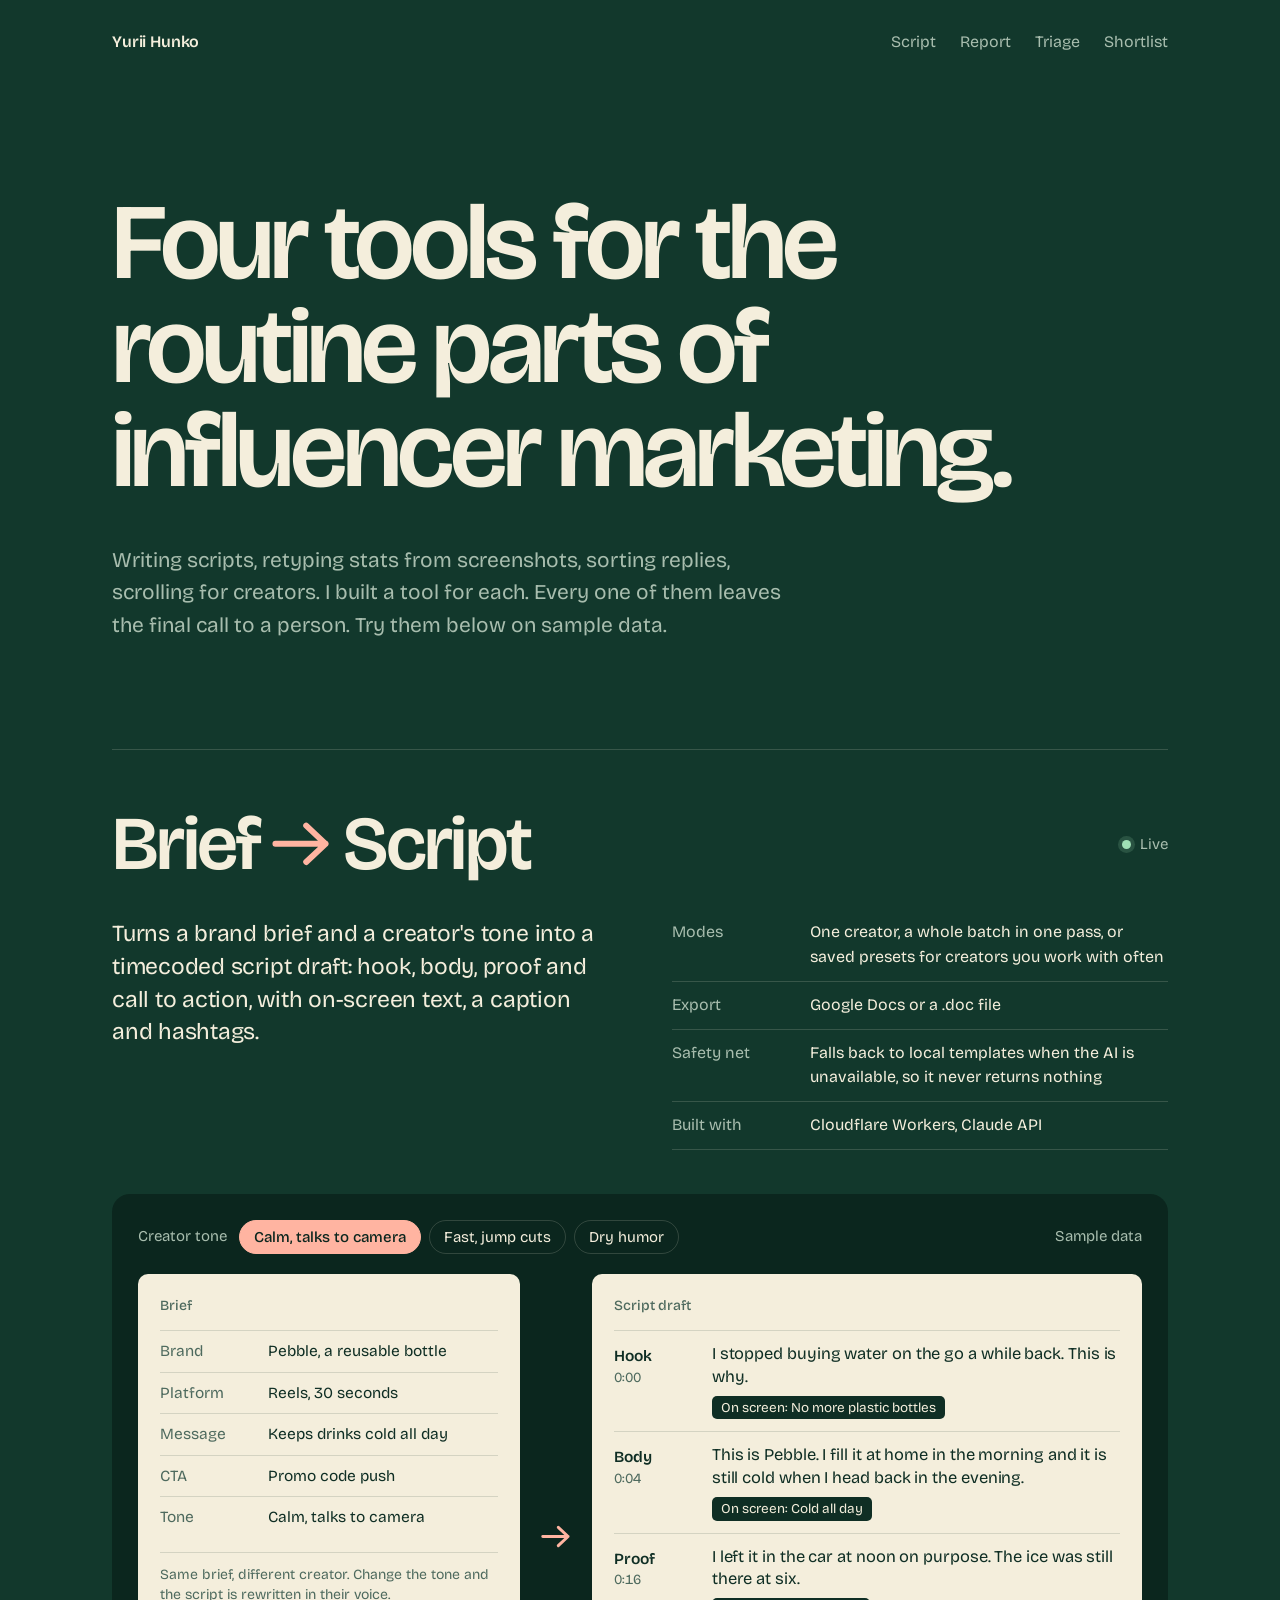
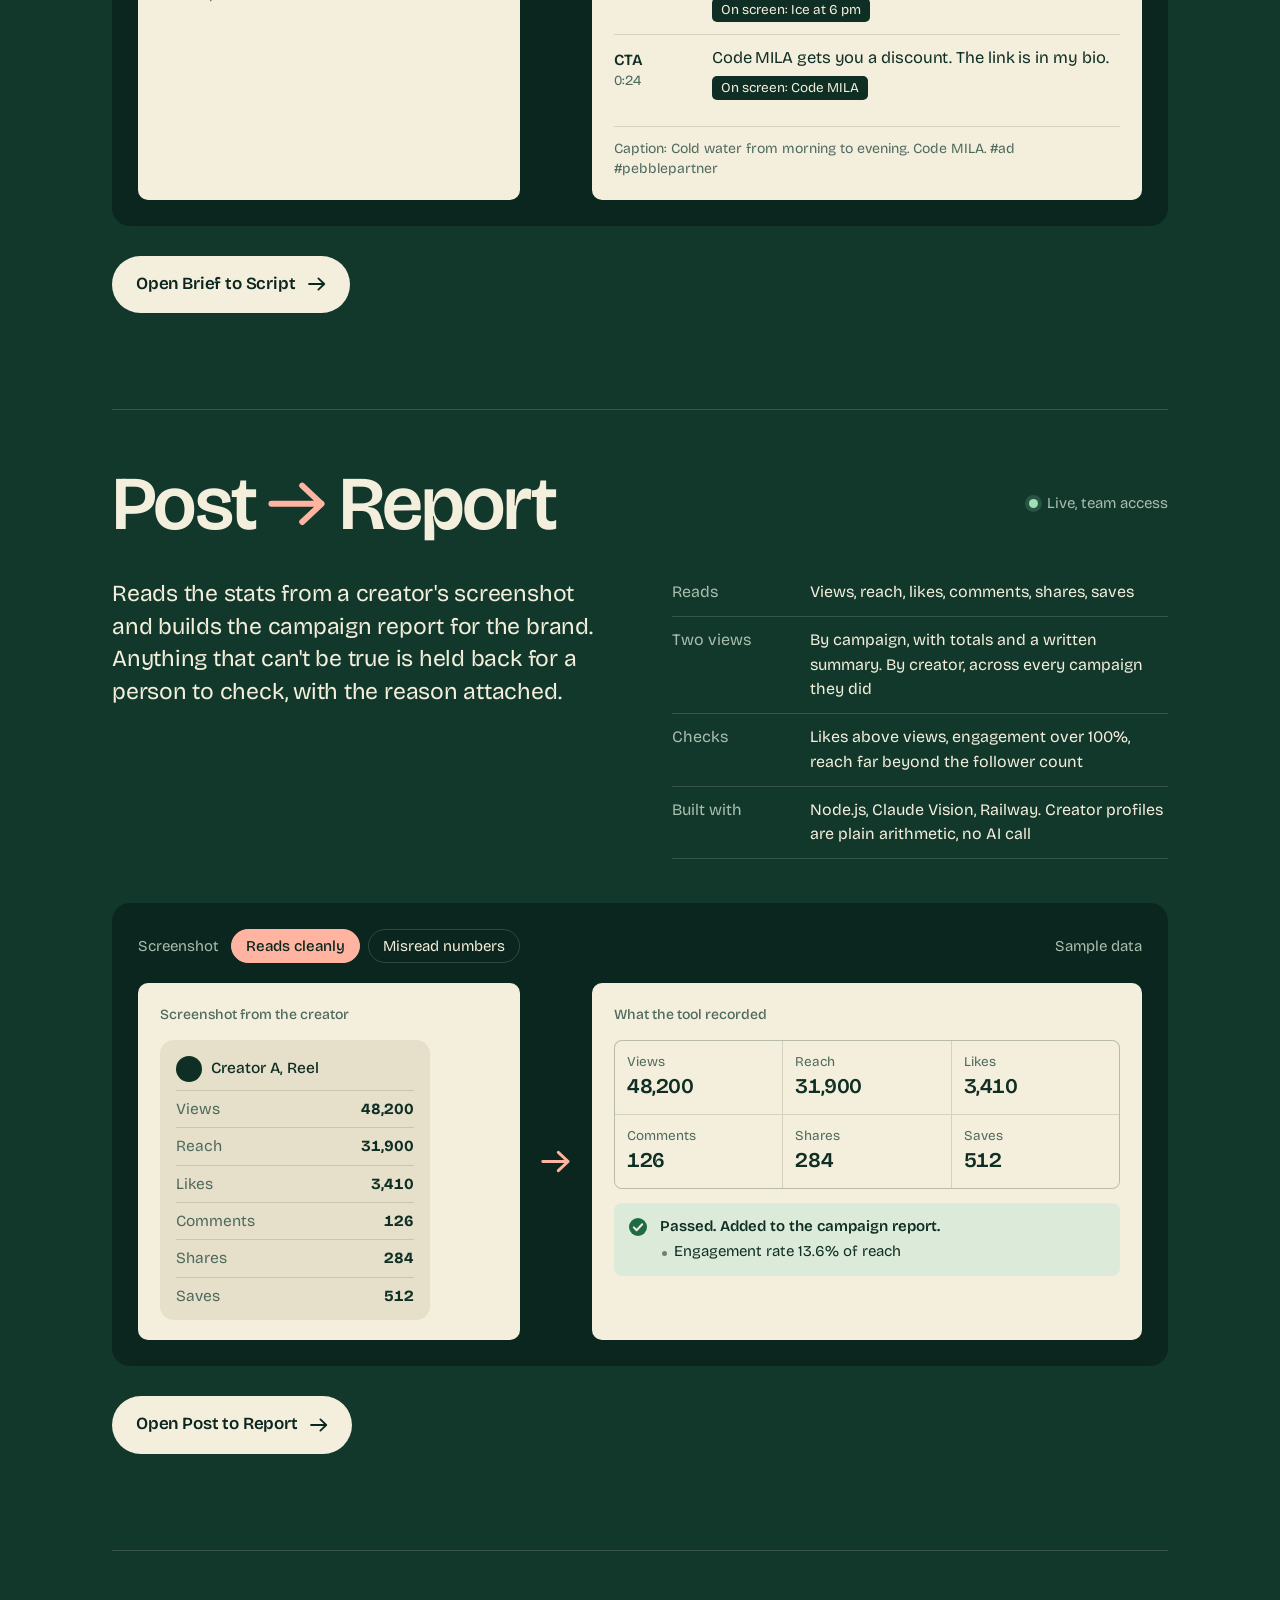
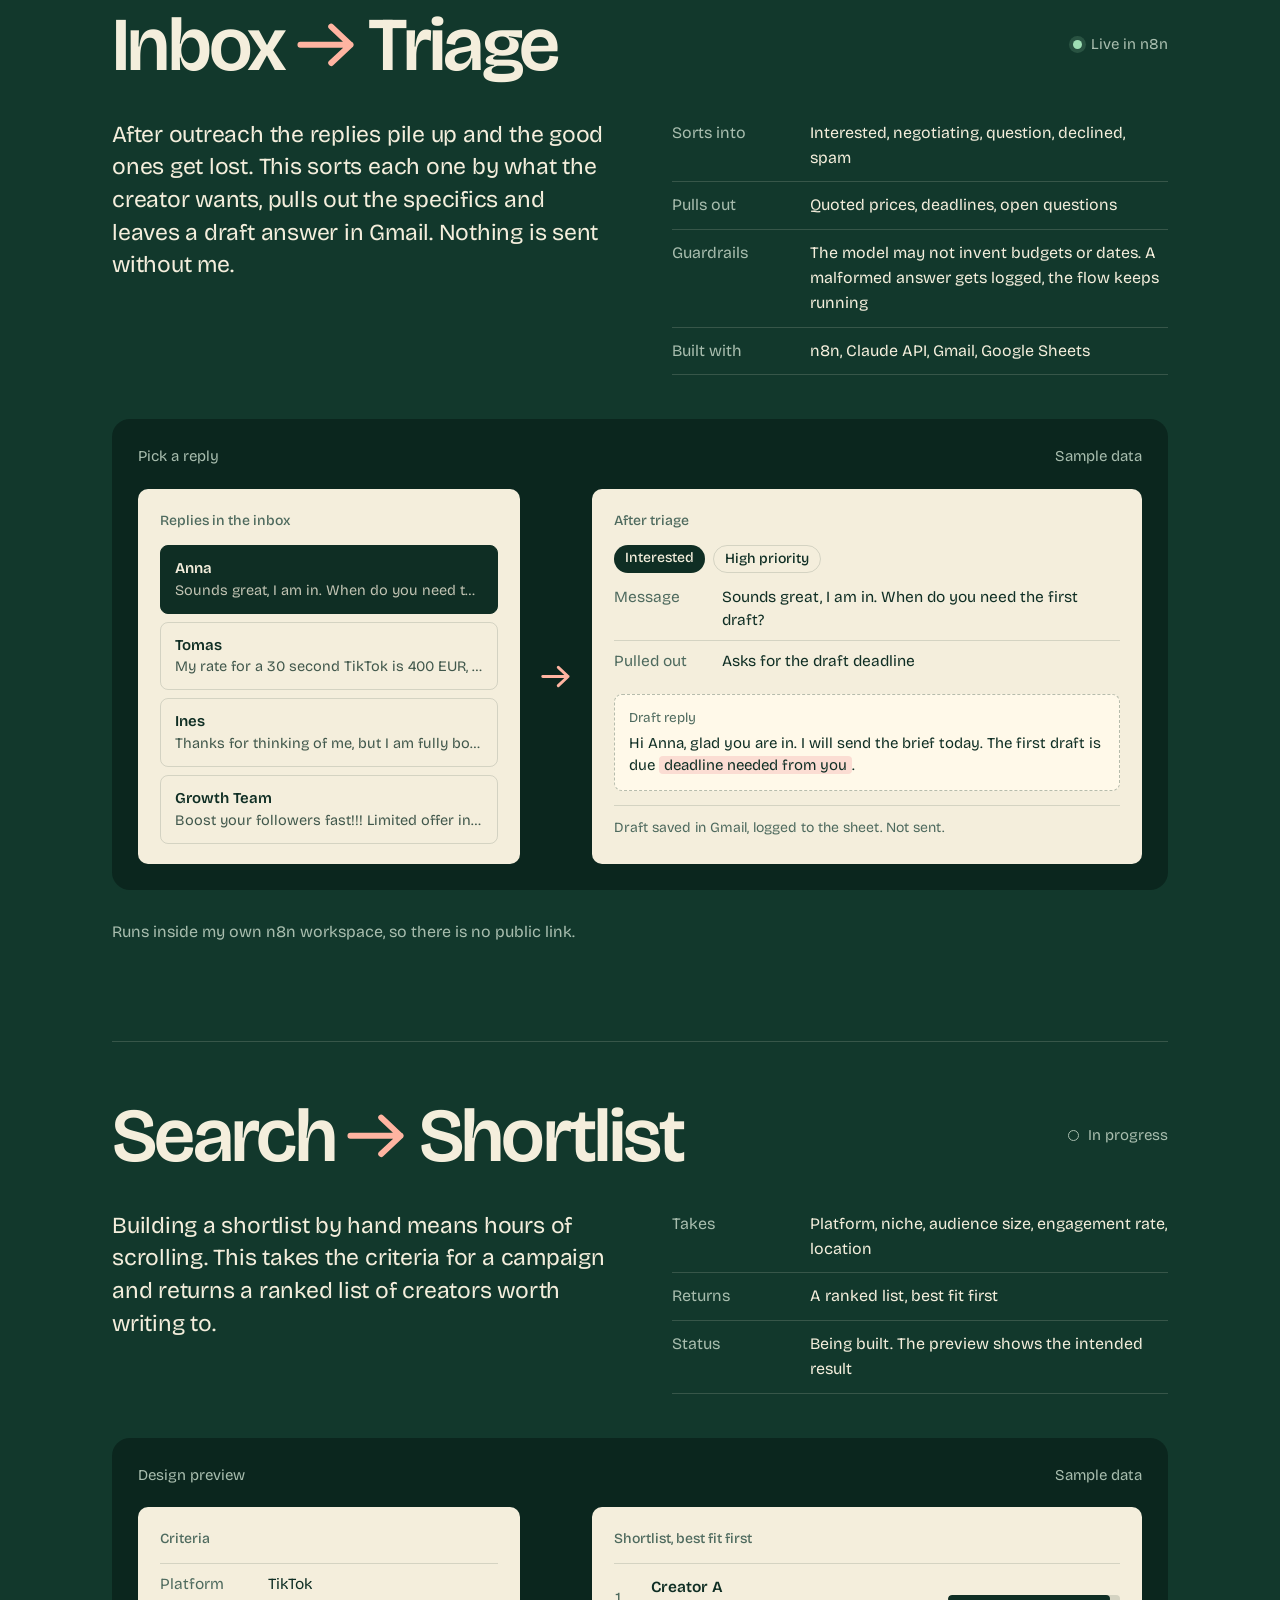
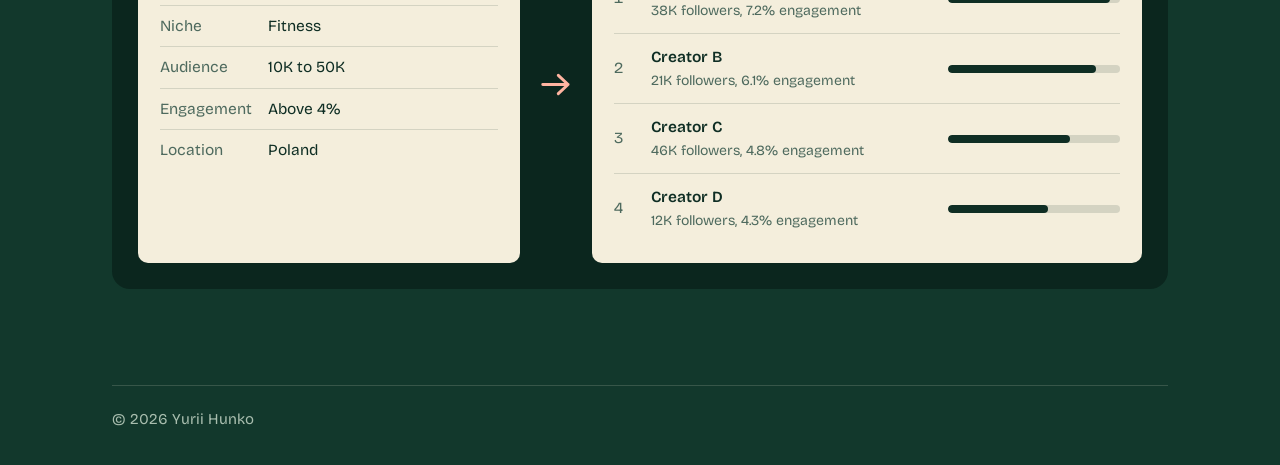
==== commit a09822d6: "Turn site into a tools showcase with interactive sample demos; remove contacts Co-Authored-By: Claud" ====
--- a/index.html
+++ b/index.html
@@ -3,18 +3,18 @@
 <head>
 <meta charset="UTF-8">
 <meta name="viewport" content="width=device-width, initial-scale=1.0">
-<title>Yurii Hunko - Influencer Marketing Manager</title>
-<meta name="description" content="Influencer marketing manager. Creators, campaigns, and the AI tools I built for the routine parts of the job.">
+<title>Tools for influencer marketing by Yurii Hunko</title>
+<meta name="description" content="Four tools for the routine parts of influencer marketing: script drafts, campaign reports, reply triage and creator search.">
 <meta property="og:type" content="website">
 <meta property="og:url" content="https://hunkoyura.com/">
-<meta property="og:title" content="Yurii Hunko - Influencer Marketing Manager">
-<meta property="og:description" content="Influencer marketing manager. Creators, campaigns, and the tools behind them.">
+<meta property="og:title" content="Tools for influencer marketing by Yurii Hunko">
+<meta property="og:description" content="Script drafts, campaign reports, reply triage and creator search.">
 <meta property="og:image" content="https://hunkoyura.com/og.jpg">
 <meta property="og:image:width" content="1200">
 <meta property="og:image:height" content="630">
 <meta name="twitter:card" content="summary_large_image">
-<meta name="twitter:title" content="Yurii Hunko - Influencer Marketing Manager">
-<meta name="twitter:description" content="Influencer marketing manager. Creators, campaigns, and the tools behind them.">
+<meta name="twitter:title" content="Tools for influencer marketing by Yurii Hunko">
+<meta name="twitter:description" content="Script drafts, campaign reports, reply triage and creator search.">
 <meta name="twitter:image" content="https://hunkoyura.com/og.jpg">
 <meta name="theme-color" content="#12382C">
 <link rel="icon" type="image/svg+xml" href="data:image/svg+xml,%3Csvg xmlns='http://www.w3.org/2000/svg' viewBox='0 0 64 64'%3E%3Crect width='64' height='64' rx='14' fill='%2312382C'/%3E%3Cpath d='M16 32h28M34 21l11 11-11 11' fill='none' stroke='%23FFB4A1' stroke-width='6' stroke-linecap='round' stroke-linejoin='round'/%3E%3C/svg%3E">
@@ -33,16 +33,21 @@
 <style>
   :root{
     --green: #12382C;
-    --green-deep: #0D2B22;
+    --green-deep: #0B261E;
+    --green-ink: #0F2E24;
     --butter: #F4EEDC;
+    --butter-dim: #E6DFC9;
     --sage: #A8BDAE;
     --blush: #FFB4A1;
+    --mint: #9FE0B5;
     --line: rgba(244,238,220,0.16);
-    --max: 1040px;
+    --ink-line: rgba(15,46,36,0.14);
+    --ink-soft: #4E6A5E;
+    --max: 1120px;
   }
 
   *{ box-sizing: border-box; }
-  html{ scroll-behavior: smooth; -webkit-text-size-adjust: 100%; }
+  html{ scroll-behavior: smooth; -webkit-text-size-adjust: 100%; scroll-padding-top: 24px; }
 
   body{
     margin: 0;
@@ -51,7 +56,6 @@
     font-family: 'Bricolage Grotesque', 'Helvetica Neue', Arial, sans-serif;
     font-size: 18px;
     line-height: 1.55;
-    font-weight: 400;
     -webkit-font-smoothing: antialiased;
     text-rendering: optimizeLegibility;
   }
@@ -59,21 +63,17 @@
   ::selection{ background: var(--blush); color: var(--green-deep); }
 
   a{ color: inherit; text-decoration: none; }
-  h1, h2, h3, p, ul{ margin: 0; padding: 0; }
-  ul{ list-style: none; }
-
-  .wrap{
-    max-width: var(--max);
-    margin: 0 auto;
-    padding: 0 32px;
-  }
+  h1, h2, h3, p, ul, ol, dl, dd{ margin: 0; padding: 0; }
+  ul, ol{ list-style: none; }
+  button{ font: inherit; color: inherit; background: none; border: 0; padding: 0; cursor: pointer; text-align: left; }
+
+  .wrap{ max-width: var(--max); margin: 0 auto; padding: 0 32px; }
 
   .arrow{
     display: inline-block;
     width: 0.78em;
     height: 0.6em;
     margin: 0 0.16em;
-    vertical-align: 0.02em;
     color: var(--blush);
     flex-shrink: 0;
   }
@@ -88,128 +88,334 @@
     font-size: 16px;
   }
   .top .name{ font-weight: 600; letter-spacing: -0.01em; }
-  .top nav{ display: flex; gap: 26px; }
-  .top nav a, .foot a{
+  .top nav{ display: flex; gap: 24px; }
+  .top nav a{
     color: var(--sage);
     border-bottom: 1px solid transparent;
     transition: color .15s ease, border-color .15s ease;
   }
-  .top nav a:hover, .foot a:hover{ color: var(--butter); border-bottom-color: var(--blush); }
+  .top nav a:hover{ color: var(--butter); border-bottom-color: var(--blush); }
 
   /* intro */
-  .intro{ padding: 16vh 0 13vh; }
+  .intro{ padding: 15vh 0 12vh; }
   .intro h1{
-    font-size: clamp(42px, 8.2vw, 104px);
-    line-height: 0.98;
-    letter-spacing: -0.035em;
+    font-size: clamp(42px, 8.4vw, 108px);
+    line-height: 0.97;
+    letter-spacing: -0.037em;
     font-weight: 600;
-    max-width: 11.5em;
+    max-width: 10.5em;
     text-wrap: balance;
   }
   .intro p{
-    margin-top: 44px;
-    max-width: 34em;
+    margin-top: 40px;
+    max-width: 33em;
     font-size: clamp(18px, 1.7vw, 21px);
     color: var(--sage);
   }
-  .intro p + p{ margin-top: 16px; }
-
-  /* shared section heading */
-  .block{ padding-bottom: 12vh; }
-  .block > h2{
-    font-size: 16px;
-    font-weight: 500;
-    color: var(--sage);
-    padding-bottom: 14px;
-    border-bottom: 1px solid var(--line);
-  }
-
-  /* tools */
+
+  /* tool section */
   .tool{
-    display: grid;
-    grid-template-columns: minmax(0, 1.05fr) minmax(0, 1fr);
-    gap: 16px 48px;
-    align-items: start;
-    padding: 34px 0 36px;
-    border-bottom: 1px solid var(--line);
-  }
-  .tool h3{
-    font-size: clamp(30px, 4.6vw, 54px);
-    line-height: 1.04;
-    letter-spacing: -0.03em;
+    padding: 56px 0 96px;
+    border-top: 1px solid var(--line);
+  }
+  .tool-head{
+    display: flex;
+    justify-content: space-between;
+    align-items: center;
+    gap: 16px 32px;
+    flex-wrap: wrap;
+  }
+  .tool-head h2{
+    font-size: clamp(36px, 6.2vw, 76px);
+    line-height: 1;
+    letter-spacing: -0.035em;
     font-weight: 600;
     display: flex;
     align-items: center;
     flex-wrap: wrap;
-    gap: 0 0.08em;
-  }
-  .tool p{ color: var(--sage); max-width: 30em; }
-  .tool .meta{
-    margin-top: 14px;
+  }
+  .status{
+    display: inline-flex;
+    align-items: center;
+    gap: 9px;
     font-size: 15px;
     color: var(--sage);
-  }
-  .tool .meta a{
-    color: var(--butter);
-    border-bottom: 1px solid var(--blush);
-    padding-bottom: 1px;
-    transition: color .15s ease;
-  }
-  .tool .meta a:hover{ color: var(--blush); }
-  a.tool-name{ transition: color .15s ease; }
-  a.tool-name:hover{ color: var(--blush); }
-
-  /* work */
-  .job{
+    white-space: nowrap;
+  }
+  .status::before{
+    content: '';
+    width: 9px;
+    height: 9px;
+    border-radius: 50%;
+    background: var(--mint);
+    box-shadow: 0 0 0 4px rgba(159,224,181,0.16);
+  }
+  .status.wip::before{
+    background: transparent;
+    border: 1.5px solid var(--sage);
+    box-shadow: none;
+  }
+
+  .tool-body{
     display: grid;
-    grid-template-columns: 8.5em minmax(0, 1fr) auto;
-    gap: 4px 28px;
-    align-items: baseline;
-    padding: 20px 0;
+    grid-template-columns: minmax(0, 1fr) minmax(0, 1fr);
+    gap: 28px 64px;
+    margin-top: 36px;
+    align-items: start;
+  }
+  .tool-body .lede{
+    font-size: clamp(19px, 1.9vw, 23px);
+    line-height: 1.42;
+    letter-spacing: -0.01em;
+    max-width: 24em;
+  }
+  .facts div{
+    display: grid;
+    grid-template-columns: 7.6em minmax(0, 1fr);
+    gap: 16px;
+    padding: 11px 0;
     border-bottom: 1px solid var(--line);
-  }
-  .job .years{ color: var(--sage); font-size: 16px; font-variant-numeric: tabular-nums; }
-  .job .role{ font-size: 21px; font-weight: 500; letter-spacing: -0.01em; }
-  .job .where{ color: var(--sage); font-size: 16px; text-align: right; }
-
-  /* contact */
-  .contact{ padding-bottom: 9vh; }
-  .contact a.mail{
-    display: inline-block;
-    font-size: clamp(27px, 6.4vw, 80px);
-    line-height: 1.05;
-    letter-spacing: -0.035em;
-    font-weight: 600;
-    border-bottom: 0.055em solid var(--blush);
-    padding-bottom: 0.06em;
-    transition: color .15s ease;
-    overflow-wrap: anywhere;
-  }
-  .contact a.mail:hover{ color: var(--blush); }
-  .contact p{ color: var(--sage); margin-bottom: 18px; font-size: 16px; }
-
-  .foot{
+    font-size: 16px;
+  }
+  .facts div:first-child{ padding-top: 2px; }
+  .facts dt{ color: var(--sage); }
+
+  /* specimen: the tool shown working on sample data */
+  .specimen{
+    margin-top: 44px;
+    background: var(--green-deep);
+    border-radius: 18px;
+    padding: 26px;
+  }
+  .specimen-bar{
     display: flex;
     justify-content: space-between;
-    gap: 20px;
+    align-items: center;
+    gap: 14px 20px;
+    flex-wrap: wrap;
+    margin-bottom: 20px;
+    font-size: 15px;
+    color: var(--sage);
+  }
+  .picker{ display: flex; flex-wrap: wrap; gap: 8px; align-items: center; }
+  .picker span{ margin-right: 4px; }
+  .picker button{
+    padding: 7px 14px;
+    border-radius: 999px;
+    border: 1px solid var(--line);
+    color: var(--butter);
+    font-size: 15px;
+    line-height: 1.2;
+    transition: background .15s ease, color .15s ease, border-color .15s ease;
+  }
+  .picker button:hover{ border-color: var(--blush); }
+  .picker button[aria-pressed="true"]{
+    background: var(--blush);
+    border-color: var(--blush);
+    color: var(--green-deep);
+    font-weight: 500;
+  }
+
+  .flow{
+    display: grid;
+    grid-template-columns: minmax(0, 0.82fr) 44px minmax(0, 1.18fr);
+    gap: 14px;
+    align-items: stretch;
+  }
+  .flow > .arrow{
+    align-self: center;
+    justify-self: center;
+    width: 30px;
+    height: 23px;
+    margin: 0;
+  }
+
+  .paper{
+    background: var(--butter);
+    color: var(--green-ink);
+    border-radius: 10px;
+    padding: 22px 22px 20px;
+    font-size: 15.5px;
+    line-height: 1.45;
+    min-width: 0;
+  }
+  .paper h3{
+    font-size: 14px;
+    font-weight: 500;
+    color: var(--ink-soft);
+    margin-bottom: 14px;
+  }
+  .paper .row{
+    display: grid;
+    grid-template-columns: 6.2em minmax(0, 1fr);
+    gap: 12px;
+    padding: 9px 0;
+    border-top: 1px solid var(--ink-line);
+  }
+  .paper .row > :first-child{ color: var(--ink-soft); }
+  .paper .note{
+    margin-top: 14px;
+    padding-top: 12px;
+    border-top: 1px solid var(--ink-line);
+    font-size: 14px;
+    color: var(--ink-soft);
+  }
+  .swap{ transition: opacity .16s ease; }
+  .swap.out{ opacity: 0; }
+
+  /* script output */
+  .beat{
+    display: grid;
+    grid-template-columns: 5.4em minmax(0, 1fr);
+    gap: 14px;
+    padding: 12px 0;
+    border-top: 1px solid var(--ink-line);
+  }
+  .beat .when{ color: var(--ink-soft); font-variant-numeric: tabular-nums; font-size: 14px; padding-top: 2px; }
+  .beat .when b{ display: block; color: var(--green-ink); font-weight: 600; font-size: 15.5px; }
+  .beat .say{ font-size: 16.5px; line-height: 1.38; letter-spacing: -0.005em; }
+  .beat .screen{
+    display: inline-block;
+    margin-top: 7px;
+    padding: 2px 9px;
+    border-radius: 5px;
+    background: var(--green-ink);
+    color: var(--butter);
+    font-size: 13.5px;
+  }
+
+  /* report output */
+  .metrics{ display: grid; grid-template-columns: repeat(3, minmax(0, 1fr)); gap: 1px; background: var(--ink-line); border-radius: 8px; overflow: hidden; border: 1px solid var(--ink-line); }
+  .metrics div{ background: var(--butter); padding: 11px 12px 12px; }
+  .metrics span{ display: block; font-size: 13.5px; color: var(--ink-soft); }
+  .metrics b{ font-size: 21px; font-weight: 600; letter-spacing: -0.02em; font-variant-numeric: tabular-nums; }
+  .metrics .bad b{ color: #B3311B; }
+  .verdict{
+    display: flex;
+    gap: 12px;
+    align-items: flex-start;
+    margin-top: 14px;
+    padding: 13px 14px;
+    border-radius: 8px;
+    background: #DCEBD9;
+    font-size: 15px;
+  }
+  .verdict.held{ background: #FBDDD3; }
+  .verdict svg{ width: 20px; height: 20px; flex-shrink: 0; margin-top: 1px; }
+  .verdict strong{ display: block; font-weight: 600; }
+  .verdict ul{ margin-top: 4px; }
+  .verdict li{ padding-left: 14px; position: relative; }
+  .verdict li::before{ content: ''; position: absolute; left: 2px; top: 0.62em; width: 5px; height: 5px; border-radius: 50%; background: currentColor; opacity: .55; }
+  .shot{
+    background: var(--butter-dim);
+    border-radius: 14px;
+    padding: 16px 16px 6px;
+    max-width: 270px;
+  }
+  .shot .who{ display: flex; align-items: center; gap: 9px; font-weight: 500; margin-bottom: 8px; }
+  .shot .who i{ width: 26px; height: 26px; border-radius: 50%; background: var(--green-ink); display: block; }
+  .shot .line{ display: flex; justify-content: space-between; padding: 7px 0; border-top: 1px solid var(--ink-line); font-variant-numeric: tabular-nums; }
+  .shot .line span{ color: var(--ink-soft); }
+
+  /* inbox */
+  .mails{ display: grid; grid-template-columns: minmax(0, 1fr); gap: 8px; }
+  .mails button{
+    display: block;
+    width: 100%;
+    min-width: 0;
+    overflow: hidden;
+    padding: 12px 14px;
+    border-radius: 8px;
+    border: 1px solid var(--ink-line);
+    transition: background .15s ease, border-color .15s ease;
+  }
+  .mails button:hover{ border-color: var(--green-ink); }
+  .mails button[aria-pressed="true"]{ background: var(--green-ink); border-color: var(--green-ink); color: var(--butter); }
+  .mails b{ display: block; font-weight: 600; font-size: 15px; }
+  .mails span{ display: block; font-size: 14.5px; opacity: .78; white-space: nowrap; overflow: hidden; text-overflow: ellipsis; }
+  .tagline{ display: flex; flex-wrap: wrap; gap: 8px; margin-bottom: 4px; }
+  .tag{
+    display: inline-block;
+    padding: 3px 11px;
+    border-radius: 999px;
+    font-size: 14px;
+    font-weight: 500;
+    background: var(--green-ink);
+    color: var(--butter);
+  }
+  .tag.soft{ background: transparent; border: 1px solid var(--ink-line); color: var(--green-ink); }
+  .draft{
+    margin-top: 12px;
+    padding: 13px 14px;
+    border-radius: 8px;
+    background: #fff9e9;
+    border: 1px dashed rgba(15,46,36,0.3);
+    font-size: 15px;
+  }
+  .draft em{ font-style: normal; background: #FBDDD3; padding: 0 5px; border-radius: 4px; }
+  .draft small{ display: block; margin-bottom: 6px; font-size: 13.5px; color: var(--ink-soft); }
+
+  /* shortlist */
+  .rank li{
+    display: grid;
+    grid-template-columns: 1.6em minmax(0, 1fr) minmax(70px, 34%);
+    gap: 12px;
+    align-items: center;
+    padding: 12px 0;
+    border-top: 1px solid var(--ink-line);
+  }
+  .rank .n{ color: var(--ink-soft); font-variant-numeric: tabular-nums; }
+  .rank b{ display: block; font-weight: 600; }
+  .rank span.sub{ font-size: 14px; color: var(--ink-soft); }
+  .rank .fit{ height: 8px; border-radius: 99px; background: var(--ink-line); overflow: hidden; }
+  .rank .fit i{ display: block; height: 100%; border-radius: 99px; background: var(--green-ink); }
+
+  .open{
+    display: inline-flex;
+    align-items: center;
+    gap: 12px;
+    margin-top: 30px;
+    padding: 15px 24px 16px;
+    border-radius: 999px;
+    background: var(--butter);
+    color: var(--green-deep);
+    font-weight: 600;
+    font-size: 17px;
+    letter-spacing: -0.01em;
+    transition: background .15s ease;
+  }
+  .open:hover{ background: var(--blush); }
+  .open .arrow{ color: currentColor; margin: 0; width: 18px; height: 14px; }
+  .aside{ margin-top: 30px; color: var(--sage); font-size: 16px; }
+
+  .foot{
     padding: 22px 0 34px;
     border-top: 1px solid var(--line);
     font-size: 15px;
     color: var(--sage);
   }
 
-  :focus-visible{ outline: 2px solid var(--blush); outline-offset: 4px; border-radius: 2px; }
-
+  :focus-visible{ outline: 2px solid var(--blush); outline-offset: 3px; }
+  .paper :focus-visible{ outline-color: #B3311B; }
+
+  @media (max-width: 860px){
+    .tool-body{ grid-template-columns: 1fr; }
+    .flow{ grid-template-columns: 1fr; }
+    .flow > .arrow{ transform: rotate(90deg); margin: 4px 0; }
+  }
   @media (max-width: 720px){
     body{ font-size: 17px; }
-    .wrap{ padding: 0 22px; }
-    .top nav{ gap: 18px; }
-    .intro{ padding: 11vh 0 10vh; }
-    .intro p{ margin-top: 30px; }
-    .tool{ grid-template-columns: 1fr; padding: 26px 0 28px; }
-    .job{ grid-template-columns: 1fr; padding: 16px 0; }
-    .job .where{ text-align: left; }
-    .job .role{ font-size: 19px; }
+    .wrap{ padding: 0 20px; }
+    .top nav{ display: none; }
+    .intro{ padding: 10vh 0 9vh; }
+    .intro p{ margin-top: 28px; }
+    .tool{ padding: 40px 0 64px; }
+    .tool-body{ margin-top: 26px; }
+    .specimen{ margin: 34px -8px 0; padding: 16px 12px 12px; border-radius: 14px; }
+    .paper{ padding: 18px 16px 16px; }
+    .beat{ grid-template-columns: 4.4em minmax(0, 1fr); gap: 10px; }
+    .metrics b{ font-size: 18px; }
+    .shot{ max-width: none; }
   }
 
   @media (prefers-reduced-motion: reduce){
@@ -224,91 +430,342 @@
   <symbol id="arrow" viewBox="0 0 26 20">
     <path d="M1.5 10h22M15 2l8.5 8-8.5 8" fill="none" stroke="currentColor" stroke-width="2.6" stroke-linecap="round" stroke-linejoin="round"/>
   </symbol>
+  <symbol id="ok" viewBox="0 0 20 20">
+    <circle cx="10" cy="10" r="9" fill="#1F6B45"/><path d="M5.8 10.4l2.8 2.8 5.6-6" fill="none" stroke="#F4EEDC" stroke-width="2" stroke-linecap="round" stroke-linejoin="round"/>
+  </symbol>
+  <symbol id="hold" viewBox="0 0 20 20">
+    <circle cx="10" cy="10" r="9" fill="#B3311B"/><path d="M10 5.4v5.4" stroke="#F4EEDC" stroke-width="2.2" stroke-linecap="round"/><circle cx="10" cy="14.2" r="1.3" fill="#F4EEDC"/>
+  </symbol>
 </svg>
 
 <header class="wrap top">
   <div class="name">Yurii Hunko</div>
-  <nav>
-    <a href="#tools">Tools</a>
-    <a href="#work">Work</a>
-    <a href="#contact">Contact</a>
+  <nav aria-label="Tools">
+    <a href="#script">Script</a>
+    <a href="#report">Report</a>
+    <a href="#triage">Triage</a>
+    <a href="#shortlist">Shortlist</a>
   </nav>
 </header>
 
 <main class="wrap">
 
   <section class="intro">
-    <h1>I run influencer programs and build the tools that speed them up.</h1>
-    <p>Five years in content and influencer marketing across TikTok, Instagram, YouTube and Twitch: sourcing and vetting creators, negotiating, writing briefs and scripts, reporting to the brand.</p>
-    <p>I studied computer engineering, so when a task keeps repeating I build a tool for it. Open to remote roles in influencer marketing, creator partnerships and marketing operations.</p>
+    <h1>Four tools for the routine parts of influencer marketing.</h1>
+    <p>Writing scripts, retyping stats from screenshots, sorting replies, scrolling for creators. I built a tool for each. Every one of them leaves the final call to a person. Try them below on sample data.</p>
   </section>
 
-  <section class="block" id="tools">
-    <h2>Tools I built</h2>
-
-    <article class="tool">
-      <h3><a class="tool-name" href="https://brief-to-script.hunkoyura.workers.dev/" target="_blank" rel="noopener" style="display:contents">Brief <svg class="arrow" aria-label="to" role="img"><use href="#arrow"/></svg> Script</a></h3>
-      <div>
-        <p>Takes a campaign brief and a creator's style and returns a script draft with hook, body and call to action. Works for a whole campaign at once.</p>
-        <div class="meta"><a href="https://brief-to-script.hunkoyura.workers.dev/" target="_blank" rel="noopener">Open the tool</a></div>
+  <!-- Brief → Script -->
+  <section class="tool" id="script">
+    <div class="tool-head">
+      <h2>Brief <svg class="arrow" role="img" aria-label="to"><use href="#arrow"/></svg> Script</h2>
+      <span class="status">Live</span>
+    </div>
+    <div class="tool-body">
+      <p class="lede">Turns a brand brief and a creator's tone into a timecoded script draft: hook, body, proof and call to action, with on-screen text, a caption and hashtags.</p>
+      <dl class="facts">
+        <div><dt>Modes</dt><dd>One creator, a whole batch in one pass, or saved presets for creators you work with often</dd></div>
+        <div><dt>Export</dt><dd>Google Docs or a .doc file</dd></div>
+        <div><dt>Safety net</dt><dd>Falls back to local templates when the AI is unavailable, so it never returns nothing</dd></div>
+        <div><dt>Built with</dt><dd>Cloudflare Workers, Claude API</dd></div>
+      </dl>
+    </div>
+
+    <div class="specimen">
+      <div class="specimen-bar">
+        <div class="picker" id="style-picker">
+          <span id="style-label">Creator tone</span>
+          <button type="button" aria-pressed="true" data-style="calm">Calm, talks to camera</button>
+          <button type="button" aria-pressed="false" data-style="fast">Fast, jump cuts</button>
+          <button type="button" aria-pressed="false" data-style="dry">Dry humor</button>
+        </div>
+        <span>Sample data</span>
       </div>
-    </article>
-
-    <article class="tool">
-      <h3><a class="tool-name" href="https://post-tracker-simple-production.up.railway.app" target="_blank" rel="noopener" style="display:contents">Post <svg class="arrow" aria-label="to" role="img"><use href="#arrow"/></svg> Report</a></h3>
-      <div>
-        <p>Reads the stats from creators' screenshots, queues them for a check against the image, and builds the report for the brand.</p>
-        <div class="meta"><a href="https://post-tracker-simple-production.up.railway.app" target="_blank" rel="noopener">Open the tool</a></div>
+      <div class="flow">
+        <div class="paper">
+          <h3>Brief</h3>
+          <div class="row"><span>Brand</span><span>Pebble, a reusable bottle</span></div>
+          <div class="row"><span>Platform</span><span>Reels, 30 seconds</span></div>
+          <div class="row"><span>Message</span><span>Keeps drinks cold all day</span></div>
+          <div class="row"><span>CTA</span><span>Promo code push</span></div>
+          <div class="row"><span>Tone</span><span id="tone-echo">Calm, talks to camera</span></div>
+          <p class="note">Same brief, different creator. Change the tone and the script is rewritten in their voice.</p>
+        </div>
+        <svg class="arrow" aria-hidden="true"><use href="#arrow"/></svg>
+        <div class="paper" aria-live="polite">
+          <h3>Script draft</h3>
+          <div class="swap" id="script-out"></div>
+        </div>
       </div>
-    </article>
-
-    <article class="tool">
-      <h3>Inbox <svg class="arrow" aria-label="to" role="img"><use href="#arrow"/></svg> Triage</h3>
-      <div>
-        <p>Sorts creator replies by what they want and how urgent it is, drafts an answer and leaves it in Gmail. Nothing gets sent without me.</p>
-        <div class="meta">Live, built in n8n</div>
+    </div>
+
+    <a class="open" href="https://brief-to-script.hunkoyura.workers.dev/" target="_blank" rel="noopener">Open Brief to Script <svg class="arrow" aria-hidden="true"><use href="#arrow"/></svg></a>
+  </section>
+
+  <!-- Post → Report -->
+  <section class="tool" id="report">
+    <div class="tool-head">
+      <h2>Post <svg class="arrow" role="img" aria-label="to"><use href="#arrow"/></svg> Report</h2>
+      <span class="status">Live, team access</span>
+    </div>
+    <div class="tool-body">
+      <p class="lede">Reads the stats from a creator's screenshot and builds the campaign report for the brand. Anything that can't be true is held back for a person to check, with the reason attached.</p>
+      <dl class="facts">
+        <div><dt>Reads</dt><dd>Views, reach, likes, comments, shares, saves</dd></div>
+        <div><dt>Two views</dt><dd>By campaign, with totals and a written summary. By creator, across every campaign they did</dd></div>
+        <div><dt>Checks</dt><dd>Likes above views, engagement over 100%, reach far beyond the follower count</dd></div>
+        <div><dt>Built with</dt><dd>Node.js, Claude Vision, Railway. Creator profiles are plain arithmetic, no AI call</dd></div>
+      </dl>
+    </div>
+
+    <div class="specimen">
+      <div class="specimen-bar">
+        <div class="picker" id="shot-picker">
+          <span>Screenshot</span>
+          <button type="button" aria-pressed="true" data-shot="clean">Reads cleanly</button>
+          <button type="button" aria-pressed="false" data-shot="odd">Misread numbers</button>
+        </div>
+        <span>Sample data</span>
       </div>
-    </article>
-
-    <article class="tool">
-      <h3>Search <svg class="arrow" aria-label="to" role="img"><use href="#arrow"/></svg> Shortlist</h3>
-      <div>
-        <p>Takes platform, niche, audience size and engagement rate and returns a ranked list of creators to reach out to.</p>
-        <div class="meta">In progress</div>
+      <div class="flow">
+        <div class="paper">
+          <h3>Screenshot from the creator</h3>
+          <div class="shot swap" id="shot-in"></div>
+        </div>
+        <svg class="arrow" aria-hidden="true"><use href="#arrow"/></svg>
+        <div class="paper" aria-live="polite">
+          <h3>What the tool recorded</h3>
+          <div class="swap" id="shot-out"></div>
+        </div>
       </div>
-    </article>
+    </div>
+
+    <a class="open" href="https://post-tracker-simple-production.up.railway.app" target="_blank" rel="noopener">Open Post to Report <svg class="arrow" aria-hidden="true"><use href="#arrow"/></svg></a>
   </section>
 
-  <section class="block" id="work">
-    <h2>Work</h2>
-    <div class="job">
-      <span class="years">2025 to 2026</span>
-      <span class="role">Influencer &amp; Content Marketing Manager</span>
-      <span class="where">NDA client</span>
-    </div>
-    <div class="job">
-      <span class="years">2023 to 2025</span>
-      <span class="role">Influencer Marketing &amp; Social Media Manager</span>
-      <span class="where">Freelance, fashion and lifestyle</span>
-    </div>
-    <div class="job">
-      <span class="years">2021 to 2023</span>
-      <span class="role">Marketing Specialist</span>
-      <span class="where">OKC Agency</span>
-    </div>
+  <!-- Inbox → Triage -->
+  <section class="tool" id="triage">
+    <div class="tool-head">
+      <h2>Inbox <svg class="arrow" role="img" aria-label="to"><use href="#arrow"/></svg> Triage</h2>
+      <span class="status">Live in n8n</span>
+    </div>
+    <div class="tool-body">
+      <p class="lede">After outreach the replies pile up and the good ones get lost. This sorts each one by what the creator wants, pulls out the specifics and leaves a draft answer in Gmail. Nothing is sent without me.</p>
+      <dl class="facts">
+        <div><dt>Sorts into</dt><dd>Interested, negotiating, question, declined, spam</dd></div>
+        <div><dt>Pulls out</dt><dd>Quoted prices, deadlines, open questions</dd></div>
+        <div><dt>Guardrails</dt><dd>The model may not invent budgets or dates. A malformed answer gets logged, the flow keeps running</dd></div>
+        <div><dt>Built with</dt><dd>n8n, Claude API, Gmail, Google Sheets</dd></div>
+      </dl>
+    </div>
+
+    <div class="specimen">
+      <div class="specimen-bar">
+        <span>Pick a reply</span>
+        <span>Sample data</span>
+      </div>
+      <div class="flow">
+        <div class="paper">
+          <h3>Replies in the inbox</h3>
+          <div class="mails" id="mails"></div>
+        </div>
+        <svg class="arrow" aria-hidden="true"><use href="#arrow"/></svg>
+        <div class="paper" aria-live="polite">
+          <h3>After triage</h3>
+          <div class="swap" id="mail-out"></div>
+        </div>
+      </div>
+    </div>
+
+    <p class="aside">Runs inside my own n8n workspace, so there is no public link.</p>
   </section>
 
-  <section class="contact" id="contact">
-    <p>Write to me about a role</p>
-    <a class="mail" href="mailto:hunkoyura@gmail.com">hunkoyura@gmail.com</a>
+  <!-- Search → Shortlist -->
+  <section class="tool" id="shortlist">
+    <div class="tool-head">
+      <h2>Search <svg class="arrow" role="img" aria-label="to"><use href="#arrow"/></svg> Shortlist</h2>
+      <span class="status wip">In progress</span>
+    </div>
+    <div class="tool-body">
+      <p class="lede">Building a shortlist by hand means hours of scrolling. This takes the criteria for a campaign and returns a ranked list of creators worth writing to.</p>
+      <dl class="facts">
+        <div><dt>Takes</dt><dd>Platform, niche, audience size, engagement rate, location</dd></div>
+        <div><dt>Returns</dt><dd>A ranked list, best fit first</dd></div>
+        <div><dt>Status</dt><dd>Being built. The preview shows the intended result</dd></div>
+      </dl>
+    </div>
+
+    <div class="specimen">
+      <div class="specimen-bar">
+        <span>Design preview</span>
+        <span>Sample data</span>
+      </div>
+      <div class="flow">
+        <div class="paper">
+          <h3>Criteria</h3>
+          <div class="row"><span>Platform</span><span>TikTok</span></div>
+          <div class="row"><span>Niche</span><span>Fitness</span></div>
+          <div class="row"><span>Audience</span><span>10K to 50K</span></div>
+          <div class="row"><span>Engagement</span><span>Above 4%</span></div>
+          <div class="row"><span>Location</span><span>Poland</span></div>
+        </div>
+        <svg class="arrow" aria-hidden="true"><use href="#arrow"/></svg>
+        <div class="paper">
+          <h3>Shortlist, best fit first</h3>
+          <ol class="rank">
+            <li><span class="n">1</span><div><b>Creator A</b><span class="sub">38K followers, 7.2% engagement</span></div><div class="fit" role="img" aria-label="Fit 94 of 100"><i style="width:94%"></i></div></li>
+            <li><span class="n">2</span><div><b>Creator B</b><span class="sub">21K followers, 6.1% engagement</span></div><div class="fit" role="img" aria-label="Fit 86 of 100"><i style="width:86%"></i></div></li>
+            <li><span class="n">3</span><div><b>Creator C</b><span class="sub">46K followers, 4.8% engagement</span></div><div class="fit" role="img" aria-label="Fit 71 of 100"><i style="width:71%"></i></div></li>
+            <li><span class="n">4</span><div><b>Creator D</b><span class="sub">12K followers, 4.3% engagement</span></div><div class="fit" role="img" aria-label="Fit 58 of 100"><i style="width:58%"></i></div></li>
+          </ol>
+        </div>
+      </div>
+    </div>
   </section>
 
-  <footer class="foot">
-    <span>© 2026 Yurii Hunko</span>
-    <a href="https://linkedin.com/in/yurii-hunko" target="_blank" rel="noopener">LinkedIn</a>
-  </footer>
+  <footer class="foot">© 2026 Yurii Hunko</footer>
 
 </main>
+
+<script>
+(function(){
+  var reduce = window.matchMedia('(prefers-reduced-motion: reduce)').matches;
+
+  function swap(el, html){
+    if (reduce || !el.innerHTML){ el.innerHTML = html; return; }
+    el.classList.add('out');
+    setTimeout(function(){ el.innerHTML = html; el.classList.remove('out'); }, 160);
+  }
+  function press(group, btn){
+    group.querySelectorAll('button').forEach(function(b){ b.setAttribute('aria-pressed', b === btn ? 'true' : 'false'); });
+  }
+
+  /* Brief → Script */
+  var scripts = {
+    calm: {
+      tone: 'Calm, talks to camera',
+      beats: [
+        ['0:00', 'Hook', 'I stopped buying water on the go a while back. This is why.', 'No more plastic bottles'],
+        ['0:04', 'Body', 'This is Pebble. I fill it at home in the morning and it is still cold when I head back in the evening.', 'Cold all day'],
+        ['0:16', 'Proof', 'I left it in the car at noon on purpose. The ice was still there at six.', 'Ice at 6 pm'],
+        ['0:24', 'CTA', 'Code MILA gets you a discount. The link is in my bio.', 'Code MILA']
+      ],
+      caption: 'Cold water from morning to evening. Code MILA. #ad #pebblepartner'
+    },
+    fast: {
+      tone: 'Fast, jump cuts',
+      beats: [
+        ['0:00', 'Hook', 'Warm water in your bag? No. Here is the fix.', 'The fix'],
+        ['0:03', 'Body', 'Pebble. Fill it, close it, throw it in. Gym, desk, train, still cold.', 'Gym. Desk. Train.'],
+        ['0:14', 'Proof', 'Ice in at eight. Ice still there at six. I checked.', '8 am to 6 pm'],
+        ['0:23', 'CTA', 'Code MILA, link in bio, go.', 'Code MILA']
+      ],
+      caption: 'Tested it so you do not have to. Code MILA. #ad #pebblepartner'
+    },
+    dry: {
+      tone: 'Dry humor',
+      beats: [
+        ['0:00', 'Hook', 'My emotional support bottle has a name now.', 'Meet Pebble'],
+        ['0:04', 'Body', 'It does one thing. It keeps water cold. That makes it more reliable than most of my plans.', 'Does one thing'],
+        ['0:15', 'Proof', 'I forgot it in the car all afternoon. It handled that better than I did.', 'Still cold'],
+        ['0:24', 'CTA', 'Code MILA, if you also want a bottle that has its life together.', 'Code MILA']
+      ],
+      caption: 'The most stable thing I own. Code MILA. #ad #pebblepartner'
+    }
+  };
+  var scriptOut = document.getElementById('script-out');
+  var toneEcho = document.getElementById('tone-echo');
+  function renderScript(key){
+    var s = scripts[key];
+    var html = s.beats.map(function(b){
+      return '<div class="beat"><div class="when"><b>' + b[1] + '</b>' + b[0] + '</div>' +
+             '<div><div class="say">' + b[2] + '</div><span class="screen">On screen: ' + b[3] + '</span></div></div>';
+    }).join('') + '<p class="note">Caption: ' + s.caption + '</p>';
+    swap(scriptOut, html);
+    toneEcho.textContent = s.tone;
+  }
+  var stylePicker = document.getElementById('style-picker');
+  stylePicker.addEventListener('click', function(e){
+    var b = e.target.closest('button'); if (!b) return;
+    press(stylePicker, b); renderScript(b.dataset.style);
+  });
+  renderScript('calm');
+
+  /* Post → Report */
+  var shots = {
+    clean: {
+      who: 'Creator A, Reel',
+      rows: [['Views','48,200'],['Reach','31,900'],['Likes','3,410'],['Comments','126'],['Shares','284'],['Saves','512']],
+      bad: [],
+      held: false,
+      title: 'Passed. Added to the campaign report.',
+      notes: ['Engagement rate 13.6% of reach']
+    },
+    odd: {
+      who: 'Creator B, Reel',
+      rows: [['Views','12,400'],['Reach','9,800'],['Likes','18,900'],['Comments','84'],['Shares','140'],['Saves','210']],
+      bad: ['Likes'],
+      held: true,
+      title: 'Held for manual review. Not in the report yet.',
+      notes: ['Likes are higher than views, likely a misread', 'Engagement rate 197% of reach, not physically possible']
+    }
+  };
+  var shotIn = document.getElementById('shot-in'), shotOut = document.getElementById('shot-out');
+  function renderShot(key){
+    var s = shots[key];
+    swap(shotIn, '<div class="who"><i></i>' + s.who + '</div>' + s.rows.map(function(r){
+      return '<div class="line"><span>' + r[0] + '</span><b>' + r[1] + '</b></div>';
+    }).join(''));
+    swap(shotOut, '<div class="metrics">' + s.rows.map(function(r){
+      return '<div' + (s.bad.indexOf(r[0]) > -1 ? ' class="bad"' : '') + '><span>' + r[0] + '</span><b>' + r[1] + '</b></div>';
+    }).join('') + '</div>' +
+    '<div class="verdict' + (s.held ? ' held' : '') + '"><svg aria-hidden="true"><use href="#' + (s.held ? 'hold' : 'ok') + '"/></svg>' +
+    '<div><strong>' + s.title + '</strong><ul>' + s.notes.map(function(n){ return '<li>' + n + '</li>'; }).join('') + '</ul></div></div>');
+  }
+  var shotPicker = document.getElementById('shot-picker');
+  shotPicker.addEventListener('click', function(e){
+    var b = e.target.closest('button'); if (!b) return;
+    press(shotPicker, b); renderShot(b.dataset.shot);
+  });
+  renderShot('clean');
+
+  /* Inbox → Triage */
+  var mails = [
+    { from: 'Anna', text: 'Sounds great, I am in. When do you need the first draft?',
+      cat: 'Interested', pri: 'High priority', found: 'Asks for the draft deadline',
+      draft: 'Hi Anna, glad you are in. I will send the brief today. The first draft is due <em>deadline needed from you</em>.',
+      end: 'Draft saved in Gmail, logged to the sheet. Not sent.' },
+    { from: 'Tomas', text: 'My rate for a 30 second TikTok is 400 EUR, usage rights are extra.',
+      cat: 'Negotiating', pri: 'High priority', found: 'Price 400 EUR per video. Usage rights not included',
+      draft: 'Hi Tomas, thanks for the rate. Before I confirm, could you tell me what usage rights would add for <em>term needed from you</em>?',
+      end: 'Draft saved in Gmail, logged to the sheet. Not sent.' },
+    { from: 'Ines', text: 'Thanks for thinking of me, but I am fully booked until spring.',
+      cat: 'Declined', pri: 'Low priority', found: 'Booked until spring',
+      draft: '', end: 'Logged to the sheet only. No draft, no extra API call.' },
+    { from: 'Growth Team', text: 'Boost your followers fast!!! Limited offer inside',
+      cat: 'Spam', pri: 'No priority', found: 'Nothing relevant',
+      draft: '', end: 'Logged to the sheet only. No draft, no extra API call.' }
+  ];
+  var mailList = document.getElementById('mails'), mailOut = document.getElementById('mail-out');
+  mailList.innerHTML = mails.map(function(m, i){
+    return '<button type="button" aria-pressed="' + (i === 0) + '" data-i="' + i + '"><b>' + m.from + '</b><span>' + m.text + '</span></button>';
+  }).join('');
+  function renderMail(i){
+    var m = mails[i];
+    swap(mailOut,
+      '<div class="tagline"><span class="tag">' + m.cat + '</span><span class="tag soft">' + m.pri + '</span></div>' +
+      '<div class="row" style="border-top:0"><span>Message</span><span>' + m.text + '</span></div>' +
+      '<div class="row"><span>Pulled out</span><span>' + m.found + '</span></div>' +
+      (m.draft ? '<div class="draft"><small>Draft reply</small>' + m.draft + '</div>' : '') +
+      '<p class="note">' + m.end + '</p>');
+  }
+  mailList.addEventListener('click', function(e){
+    var b = e.target.closest('button'); if (!b) return;
+    press(mailList, b); renderMail(+b.dataset.i);
+  });
+  renderMail(0);
+})();
+</script>
 
 </body>
 </html>
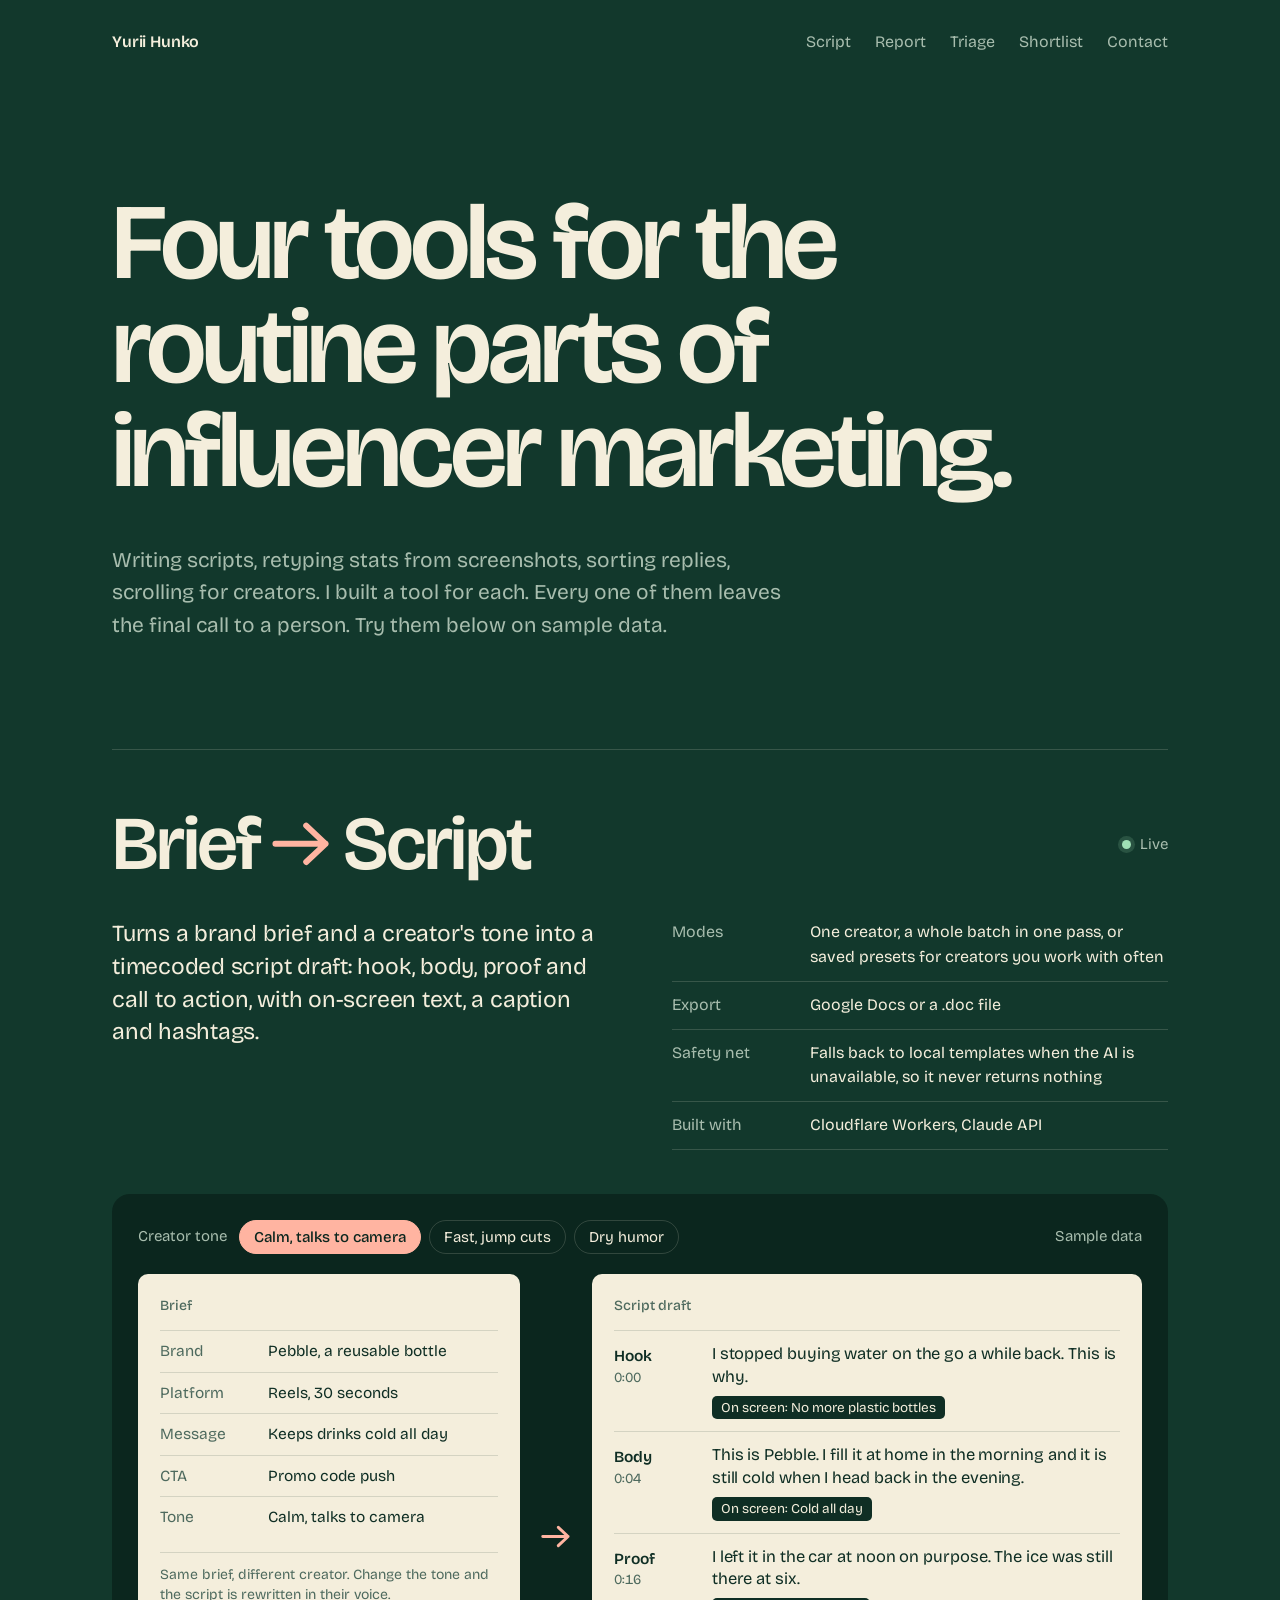
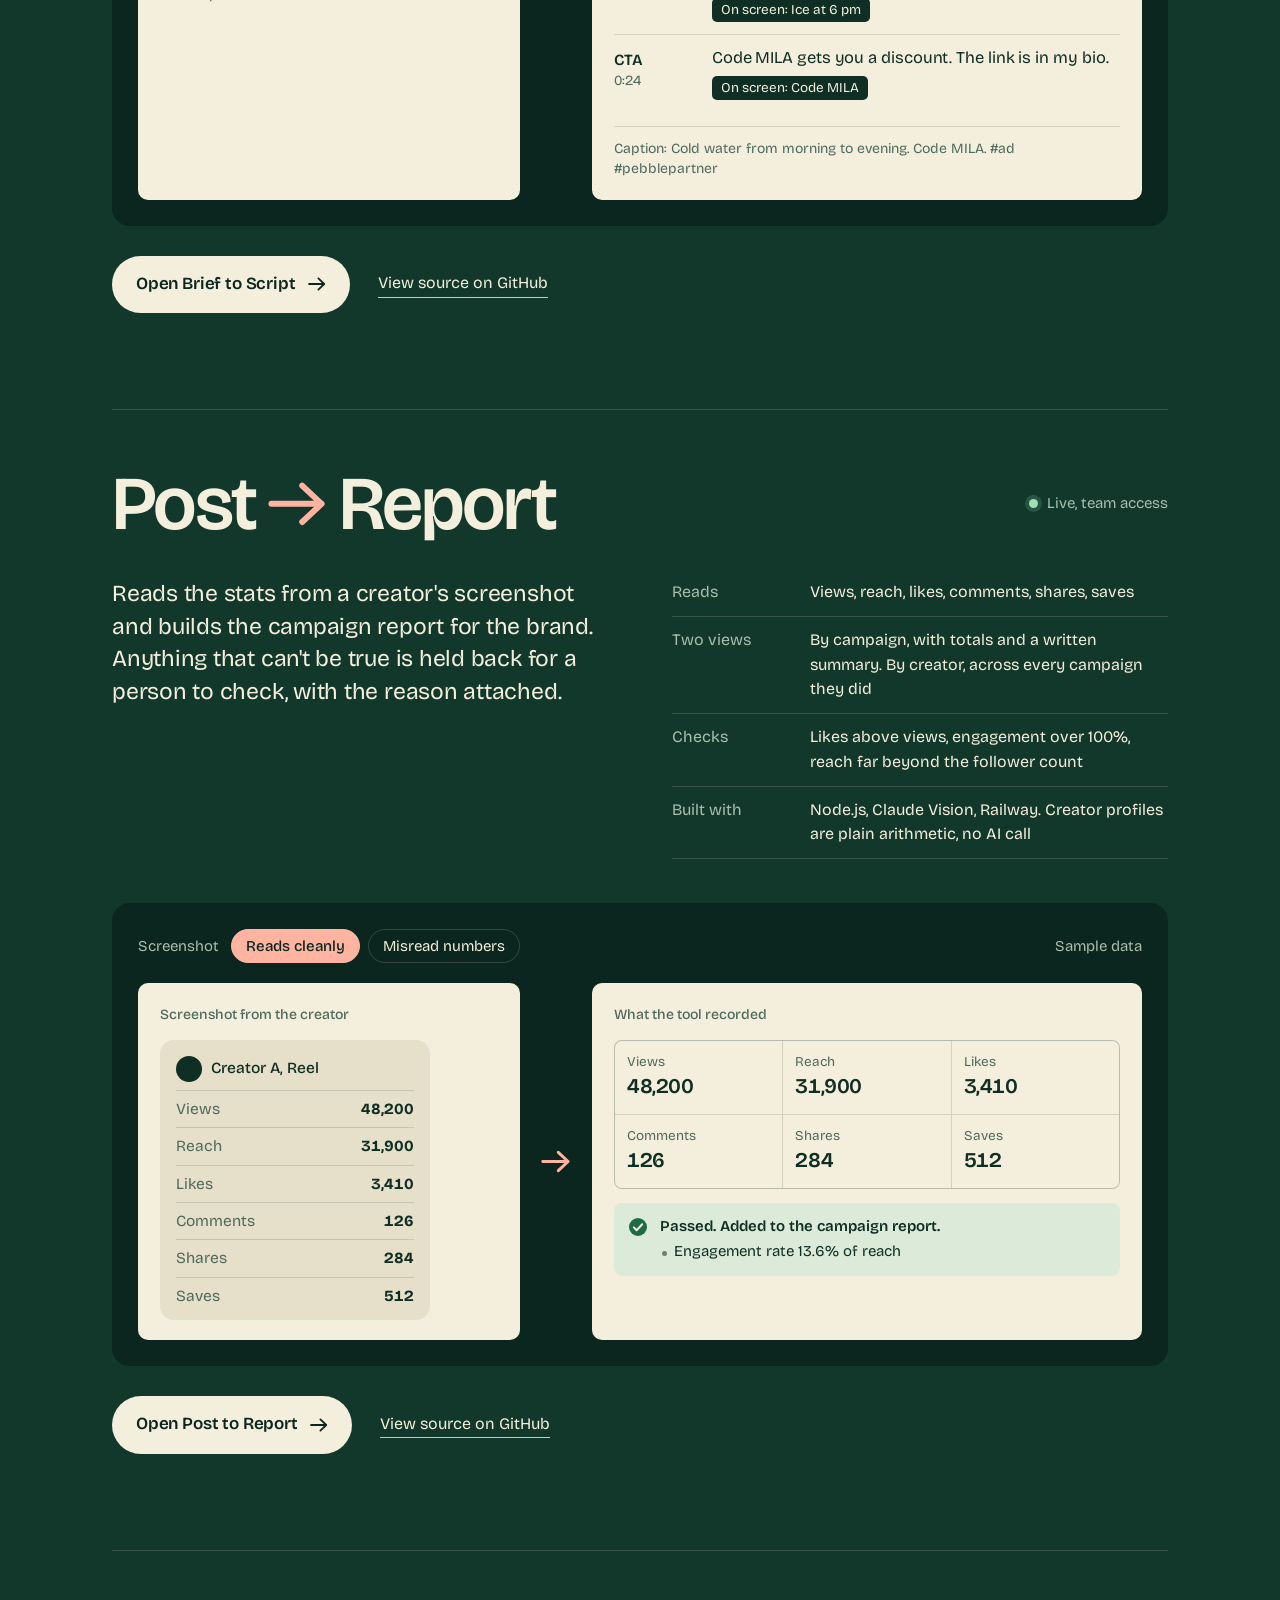
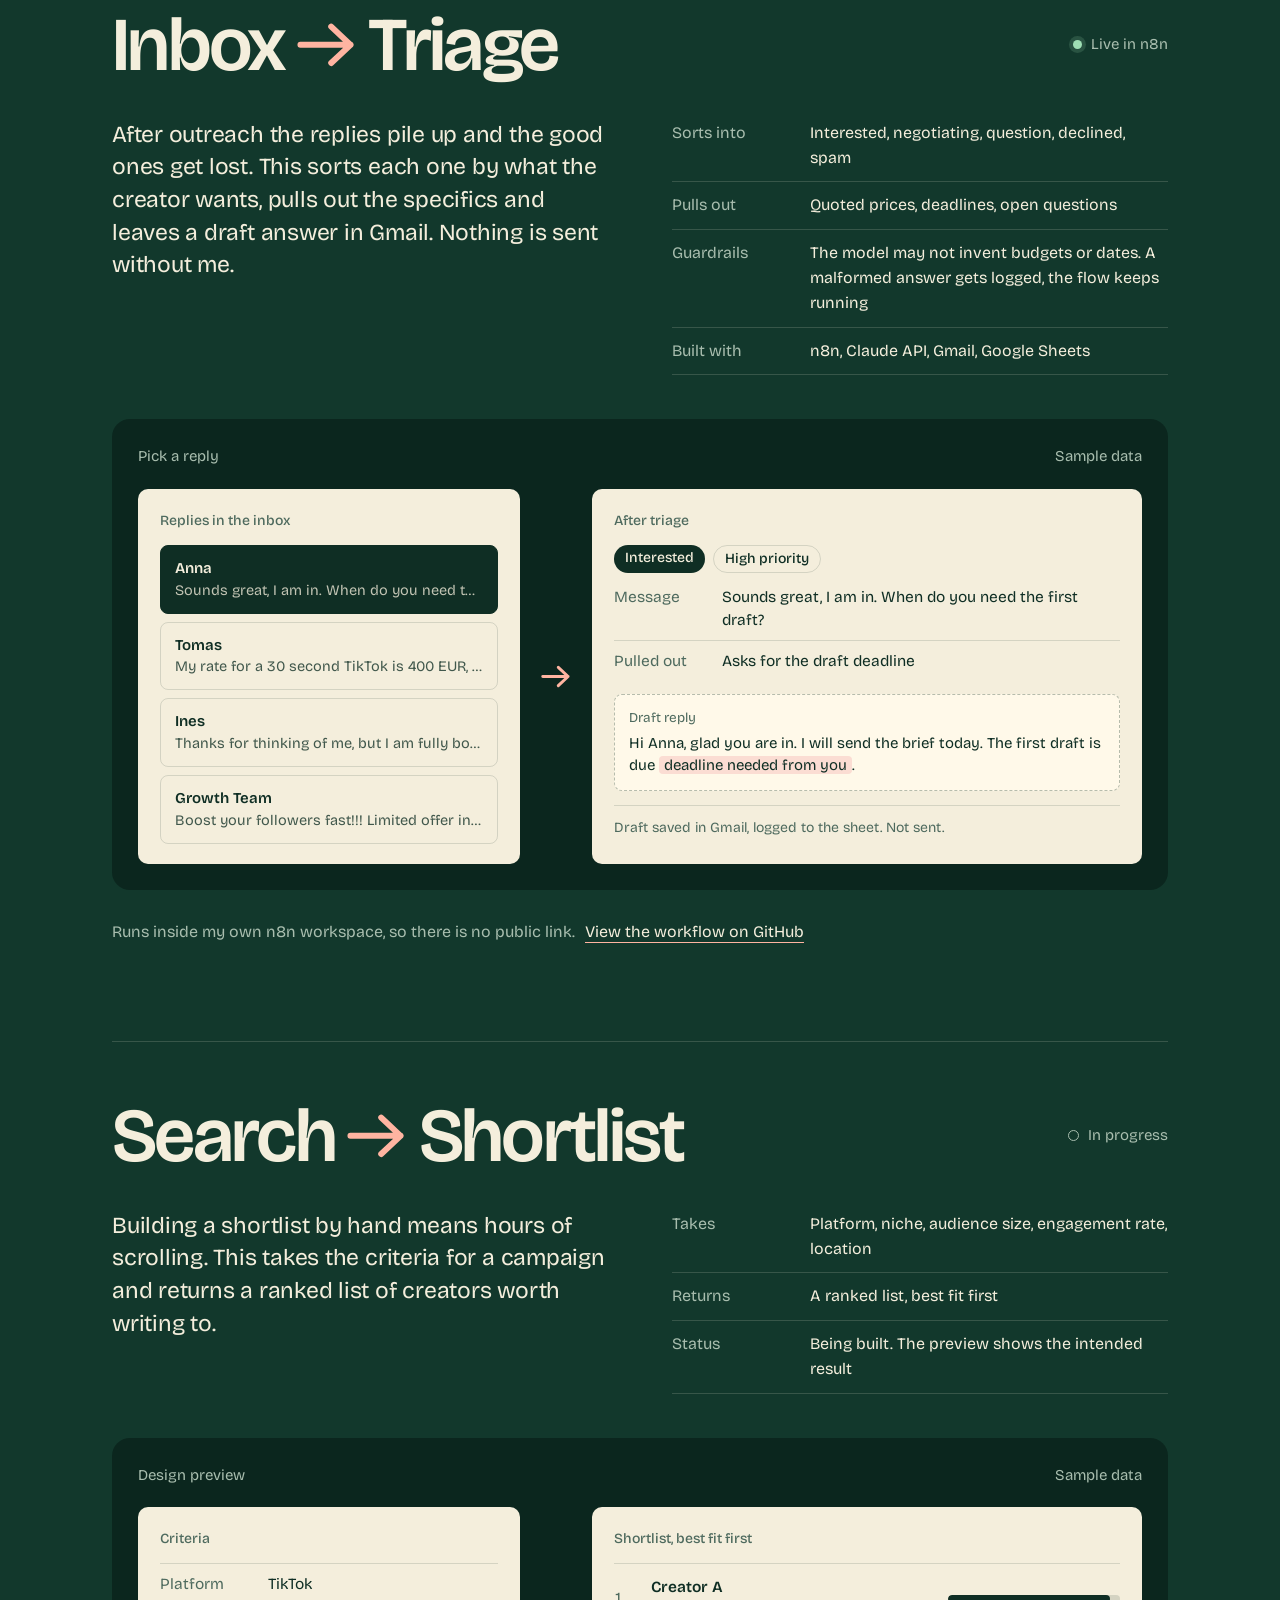
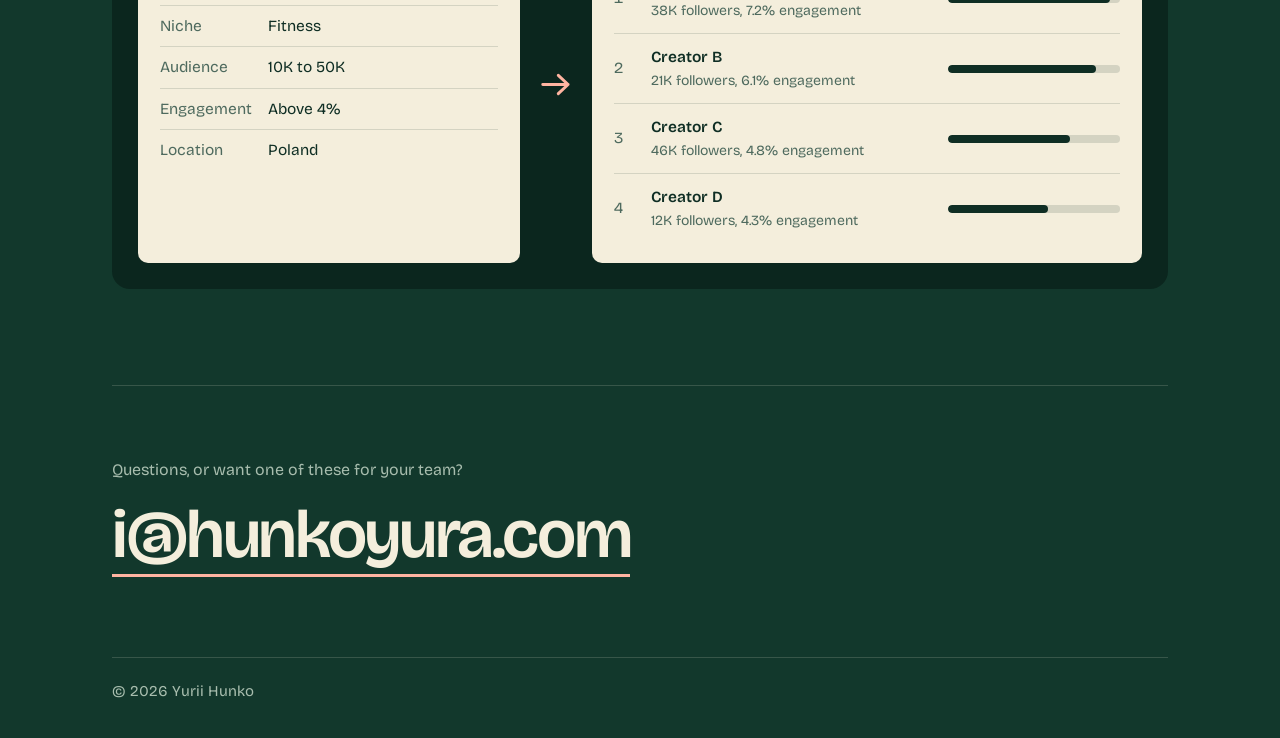
==== commit 0f312c33: "Add contact address and source links for each tool Co-Authored-By: Claude Fable 5.2 <noreply@anthrop" ====
--- a/index.html
+++ b/index.html
@@ -17,7 +17,10 @@
 <meta name="twitter:description" content="Script drafts, campaign reports, reply triage and creator search.">
 <meta name="twitter:image" content="https://hunkoyura.com/og.jpg">
 <meta name="theme-color" content="#12382C">
-<link rel="icon" type="image/svg+xml" href="data:image/svg+xml,%3Csvg xmlns='http://www.w3.org/2000/svg' viewBox='0 0 64 64'%3E%3Crect width='64' height='64' rx='14' fill='%2312382C'/%3E%3Cpath d='M16 32h28M34 21l11 11-11 11' fill='none' stroke='%23FFB4A1' stroke-width='6' stroke-linecap='round' stroke-linejoin='round'/%3E%3C/svg%3E">
+<link rel="icon" href="/favicon.ico" sizes="48x48">
+<link rel="icon" type="image/svg+xml" href="/favicon.svg">
+<link rel="icon" type="image/png" sizes="192x192" href="/icon-192.png">
+<link rel="apple-touch-icon" href="/apple-touch-icon.png">
 <link rel="preconnect" href="https://fonts.googleapis.com">
 <link rel="preconnect" href="https://fonts.gstatic.com" crossorigin>
 <link href="https://fonts.googleapis.com/css2?family=Bricolage+Grotesque:opsz,wght@12..96,300..700&display=swap" rel="stylesheet">
@@ -386,7 +389,33 @@
   }
   .open:hover{ background: var(--blush); }
   .open .arrow{ color: currentColor; margin: 0; width: 18px; height: 14px; }
+  .actions{ display: flex; flex-wrap: wrap; align-items: center; gap: 14px 28px; margin-top: 30px; }
+  .actions .open{ margin-top: 0; }
+  .src{
+    color: var(--butter);
+    font-size: 16px;
+    border-bottom: 1px solid var(--blush);
+    padding-bottom: 1px;
+    transition: color .15s ease;
+  }
+  .src:hover{ color: var(--blush); }
   .aside{ margin-top: 30px; color: var(--sage); font-size: 16px; }
+  .aside .src{ margin-left: 6px; }
+
+  .reach{ padding: 72px 0 80px; border-top: 1px solid var(--line); }
+  .reach p{ color: var(--sage); font-size: 16px; margin-bottom: 16px; }
+  .reach a{
+    display: inline-block;
+    font-size: clamp(28px, 5.6vw, 68px);
+    line-height: 1.05;
+    letter-spacing: -0.035em;
+    font-weight: 600;
+    border-bottom: 0.055em solid var(--blush);
+    padding-bottom: 0.06em;
+    overflow-wrap: anywhere;
+    transition: color .15s ease;
+  }
+  .reach a:hover{ color: var(--blush); }
 
   .foot{
     padding: 22px 0 34px;
@@ -445,6 +474,7 @@
     <a href="#report">Report</a>
     <a href="#triage">Triage</a>
     <a href="#shortlist">Shortlist</a>
+    <a href="#contact">Contact</a>
   </nav>
 </header>
 
@@ -499,7 +529,10 @@
       </div>
     </div>
 
-    <a class="open" href="https://brief-to-script.hunkoyura.workers.dev/" target="_blank" rel="noopener">Open Brief to Script <svg class="arrow" aria-hidden="true"><use href="#arrow"/></svg></a>
+    <div class="actions">
+      <a class="open" href="https://brief-to-script.hunkoyura.workers.dev/" target="_blank" rel="noopener">Open Brief to Script <svg class="arrow" aria-hidden="true"><use href="#arrow"/></svg></a>
+      <a class="src" href="https://github.com/hunkoyura-ops/brief-to-script" target="_blank" rel="noopener">View source on GitHub</a>
+    </div>
   </section>
 
   <!-- Post → Report -->
@@ -540,7 +573,10 @@
       </div>
     </div>
 
-    <a class="open" href="https://post-tracker-simple-production.up.railway.app" target="_blank" rel="noopener">Open Post to Report <svg class="arrow" aria-hidden="true"><use href="#arrow"/></svg></a>
+    <div class="actions">
+      <a class="open" href="https://post-tracker-simple-production.up.railway.app" target="_blank" rel="noopener">Open Post to Report <svg class="arrow" aria-hidden="true"><use href="#arrow"/></svg></a>
+      <a class="src" href="https://github.com/hunkoyura-ops/post-tracker-simple" target="_blank" rel="noopener">View source on GitHub</a>
+    </div>
   </section>
 
   <!-- Inbox → Triage -->
@@ -577,7 +613,7 @@
       </div>
     </div>
 
-    <p class="aside">Runs inside my own n8n workspace, so there is no public link.</p>
+    <p class="aside">Runs inside my own n8n workspace, so there is no public link. <a class="src" href="https://github.com/hunkoyura-ops/Inbox-Triage" target="_blank" rel="noopener">View the workflow on GitHub</a></p>
   </section>
 
   <!-- Search → Shortlist -->
@@ -621,6 +657,11 @@
         </div>
       </div>
     </div>
+  </section>
+
+  <section class="reach" id="contact">
+    <p>Questions, or want one of these for your team?</p>
+    <a href="mailto:i@hunkoyura.com">i@hunkoyura.com</a>
   </section>
 
   <footer class="foot">© 2026 Yurii Hunko</footer>
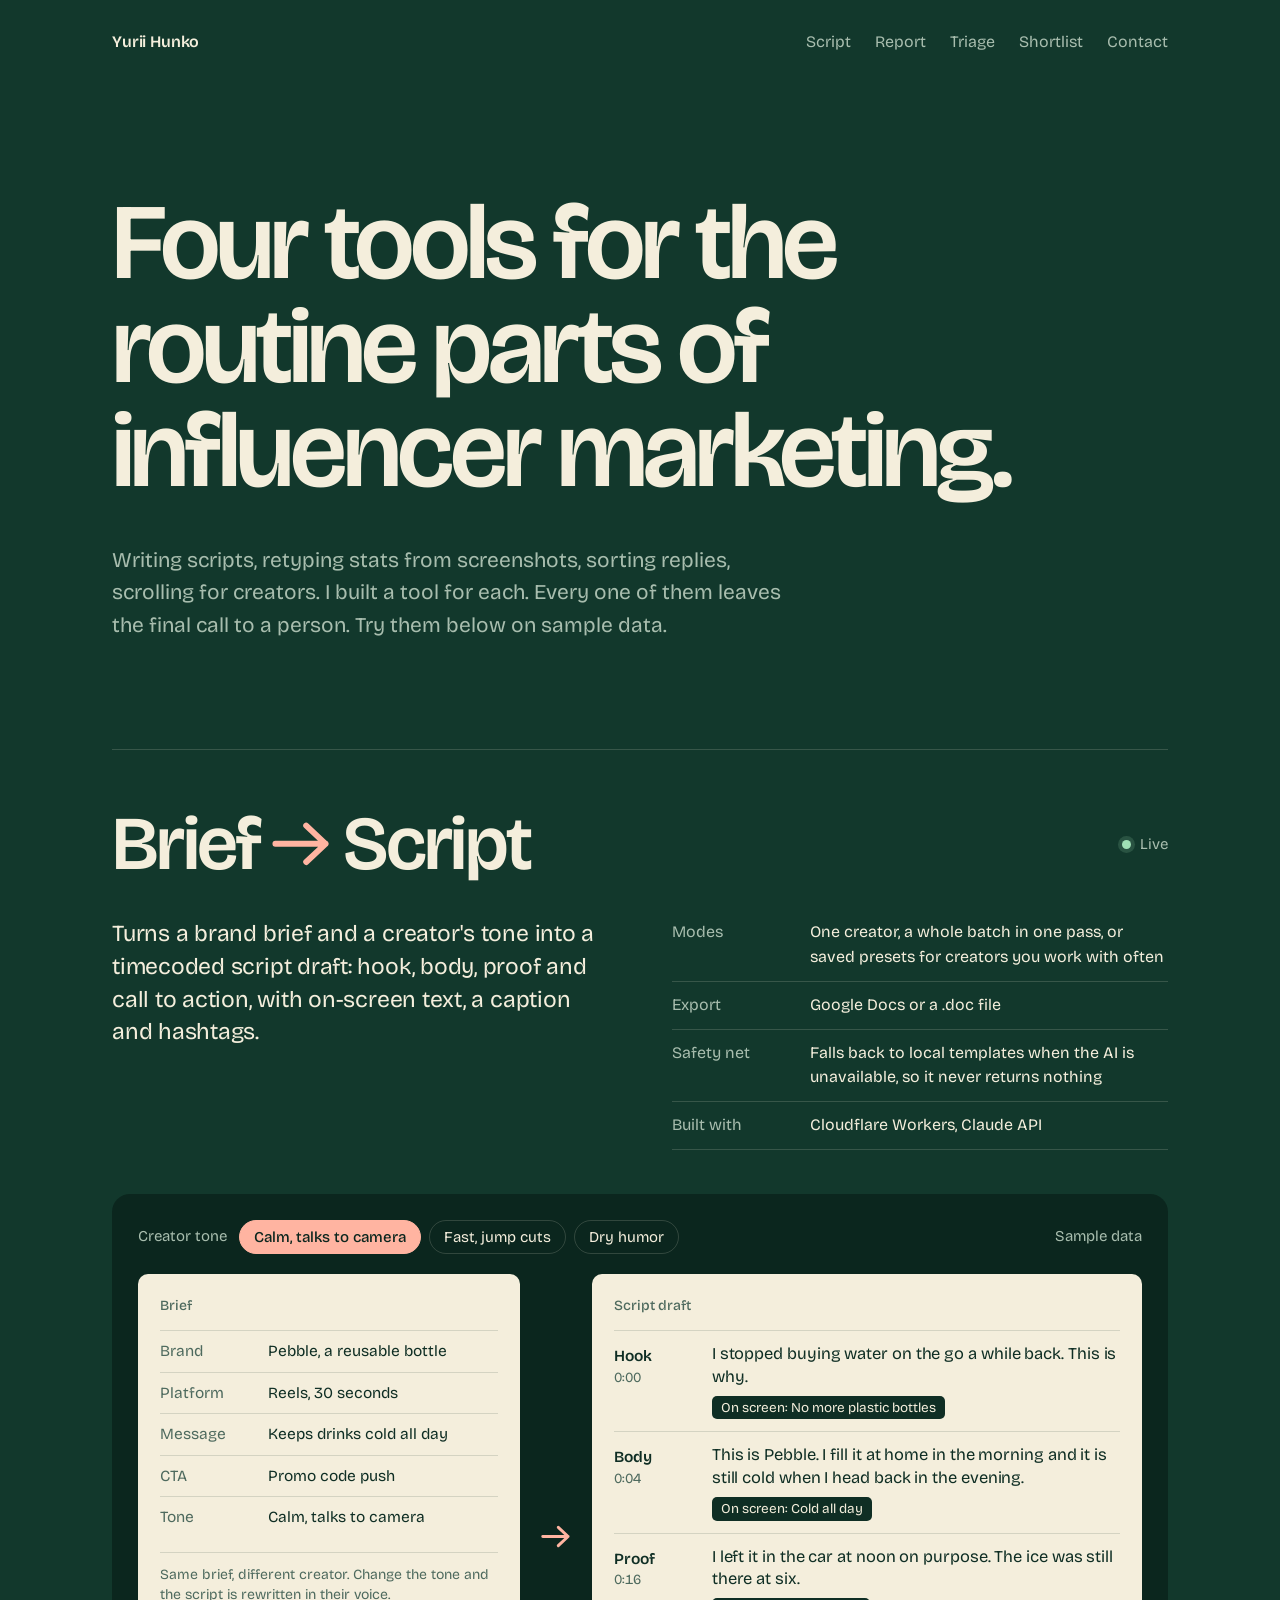
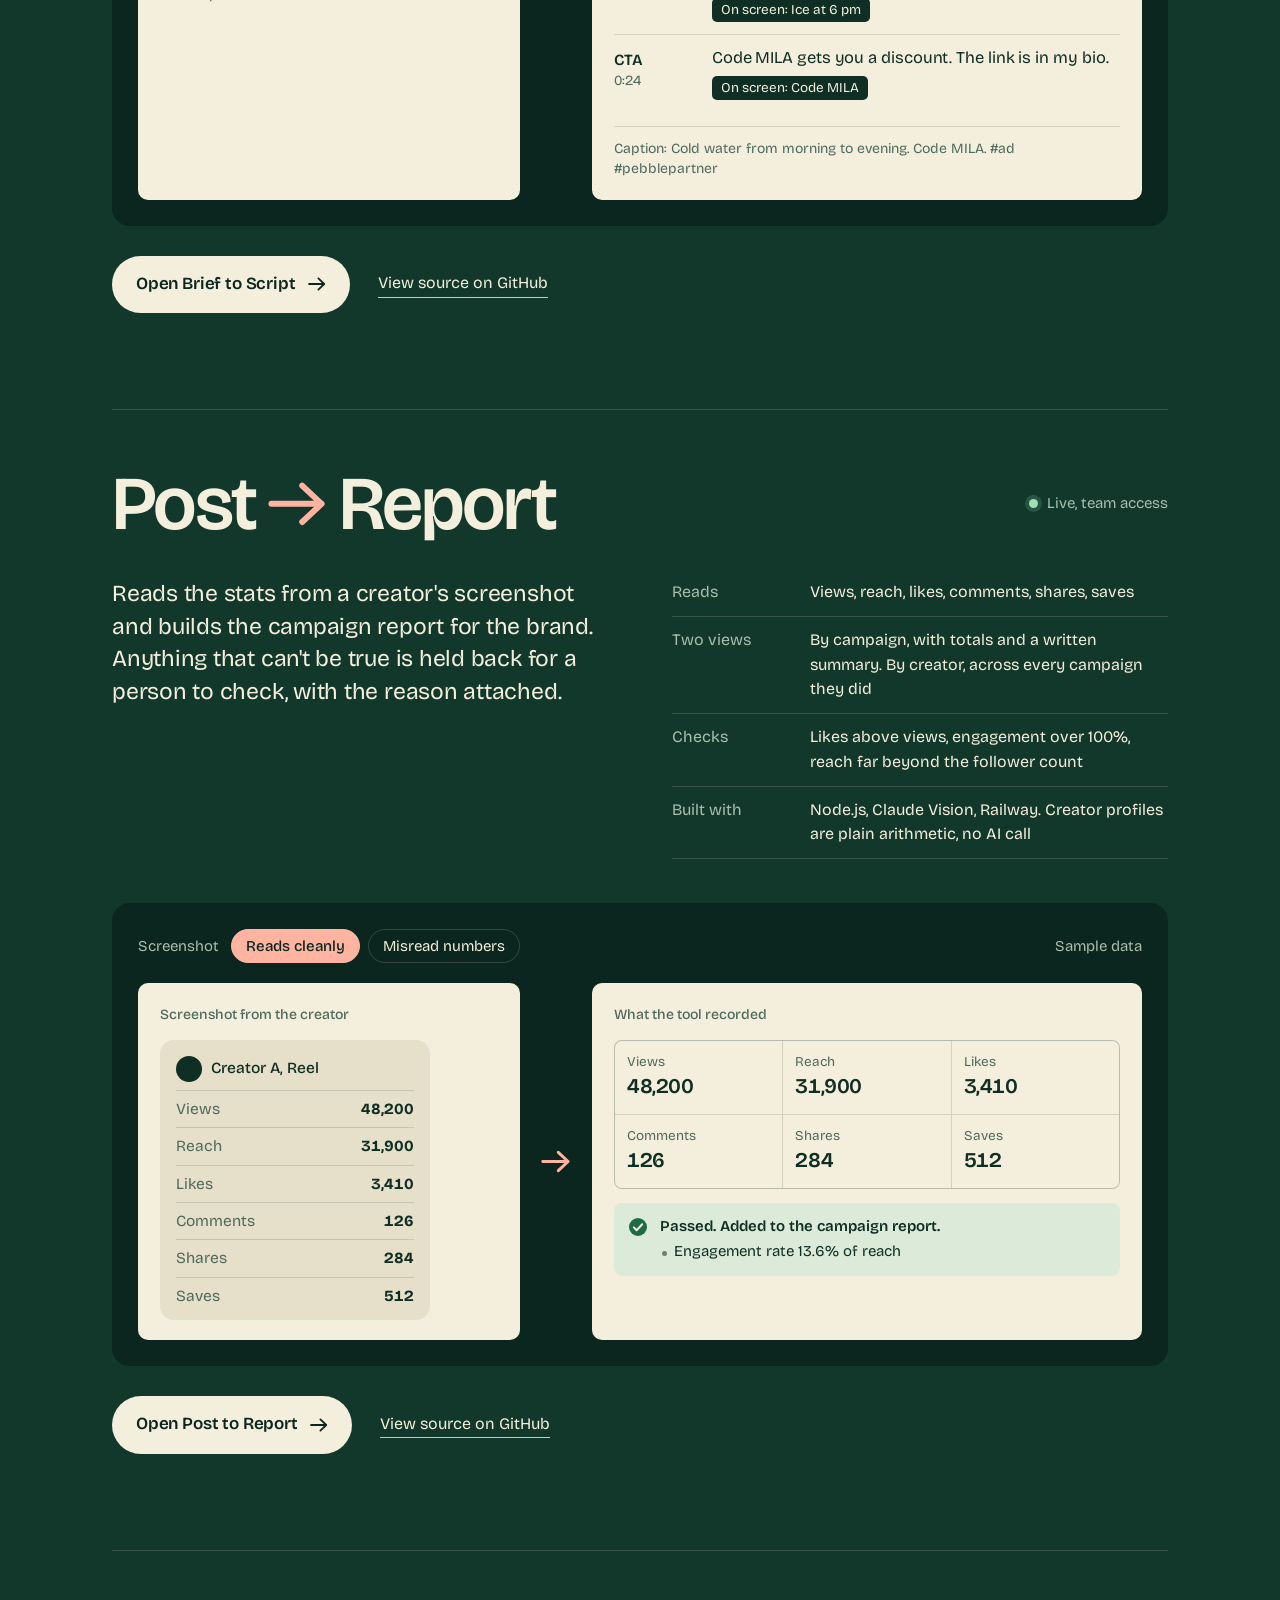
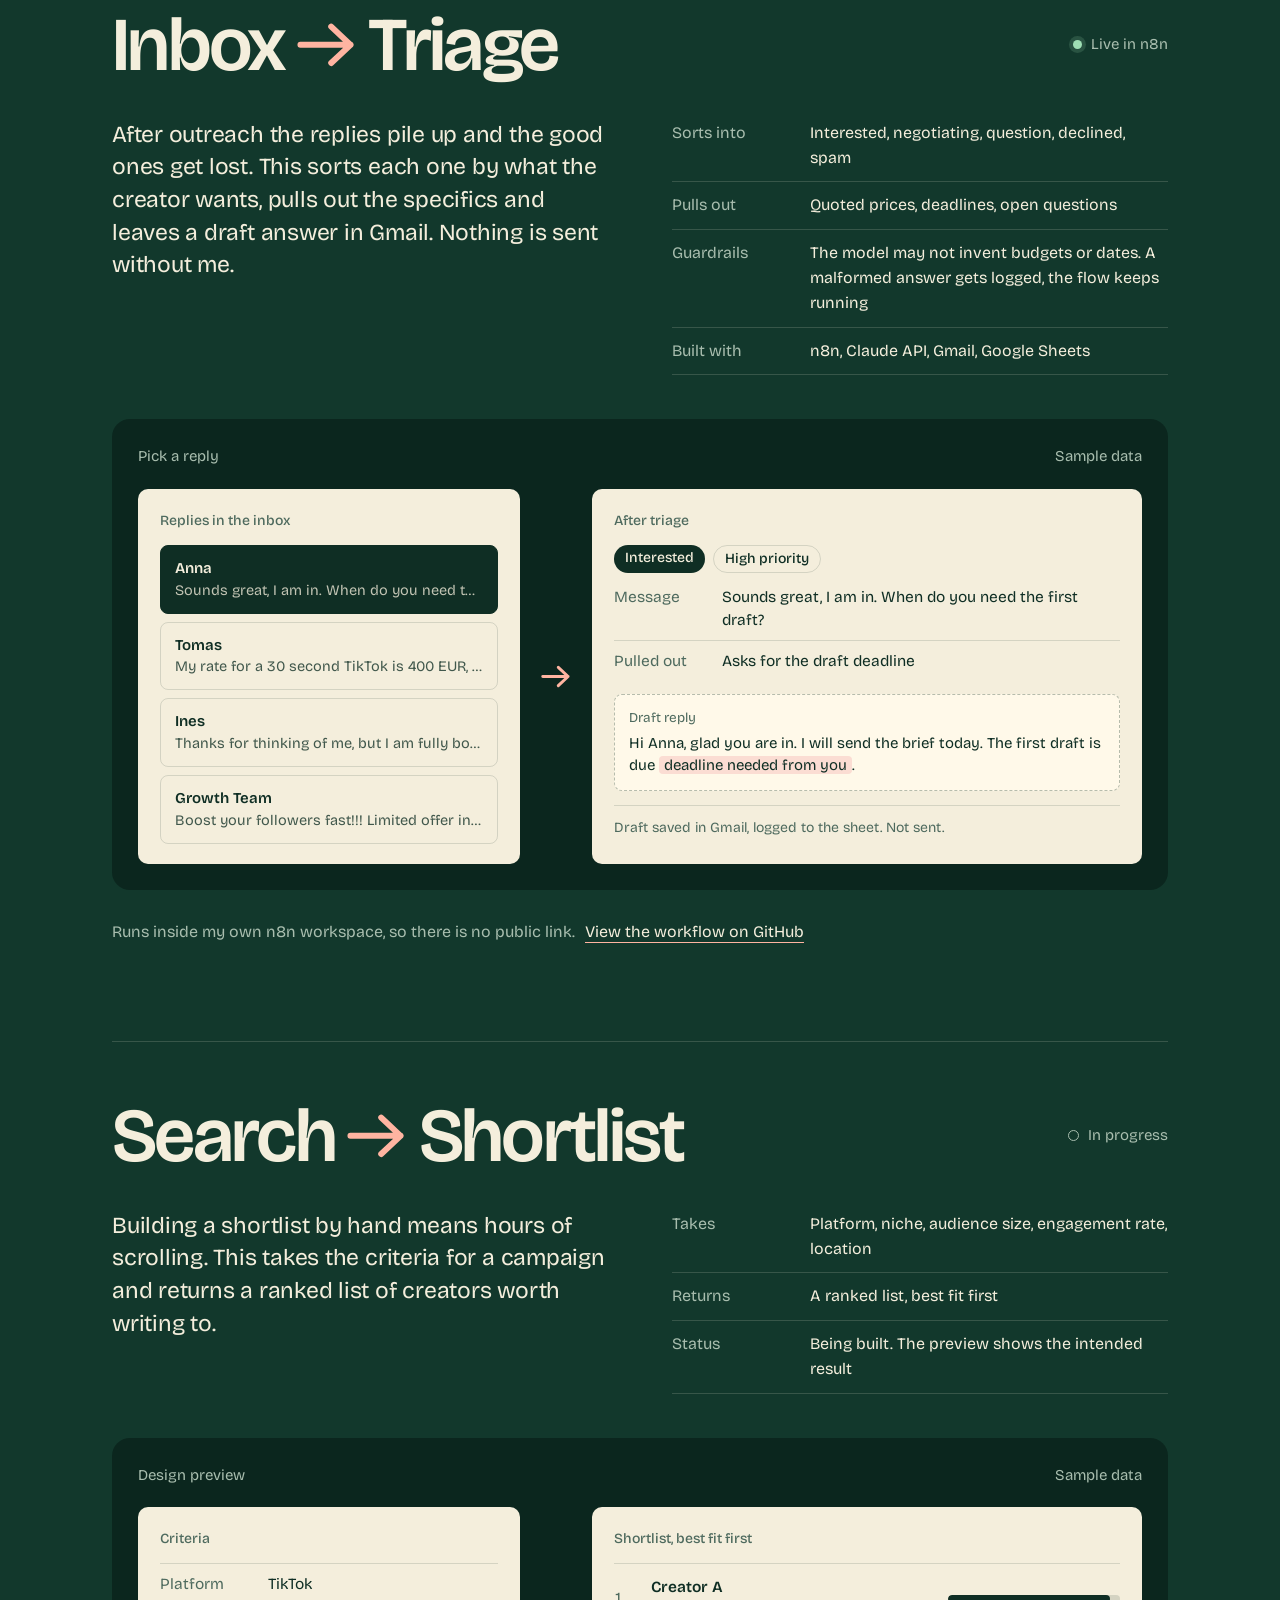
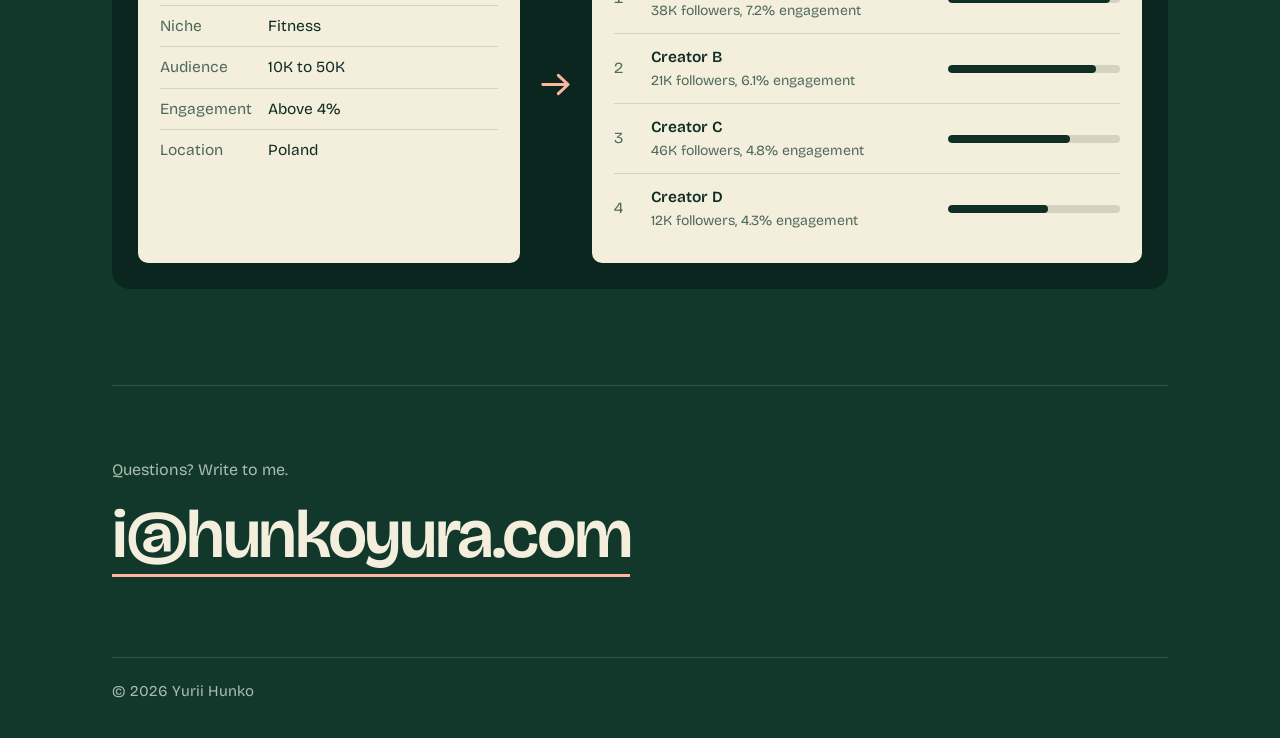
==== commit 38927cfa: "Shorten contact line Co-Authored-By: Claude Fable 5.2 <noreply@anthropic.com> Claude-Session: https:" ====
--- a/index.html
+++ b/index.html
@@ -660,7 +660,7 @@
   </section>
 
   <section class="reach" id="contact">
-    <p>Questions, or want one of these for your team?</p>
+    <p>Questions? Write to me.</p>
     <a href="mailto:i@hunkoyura.com">i@hunkoyura.com</a>
   </section>
 
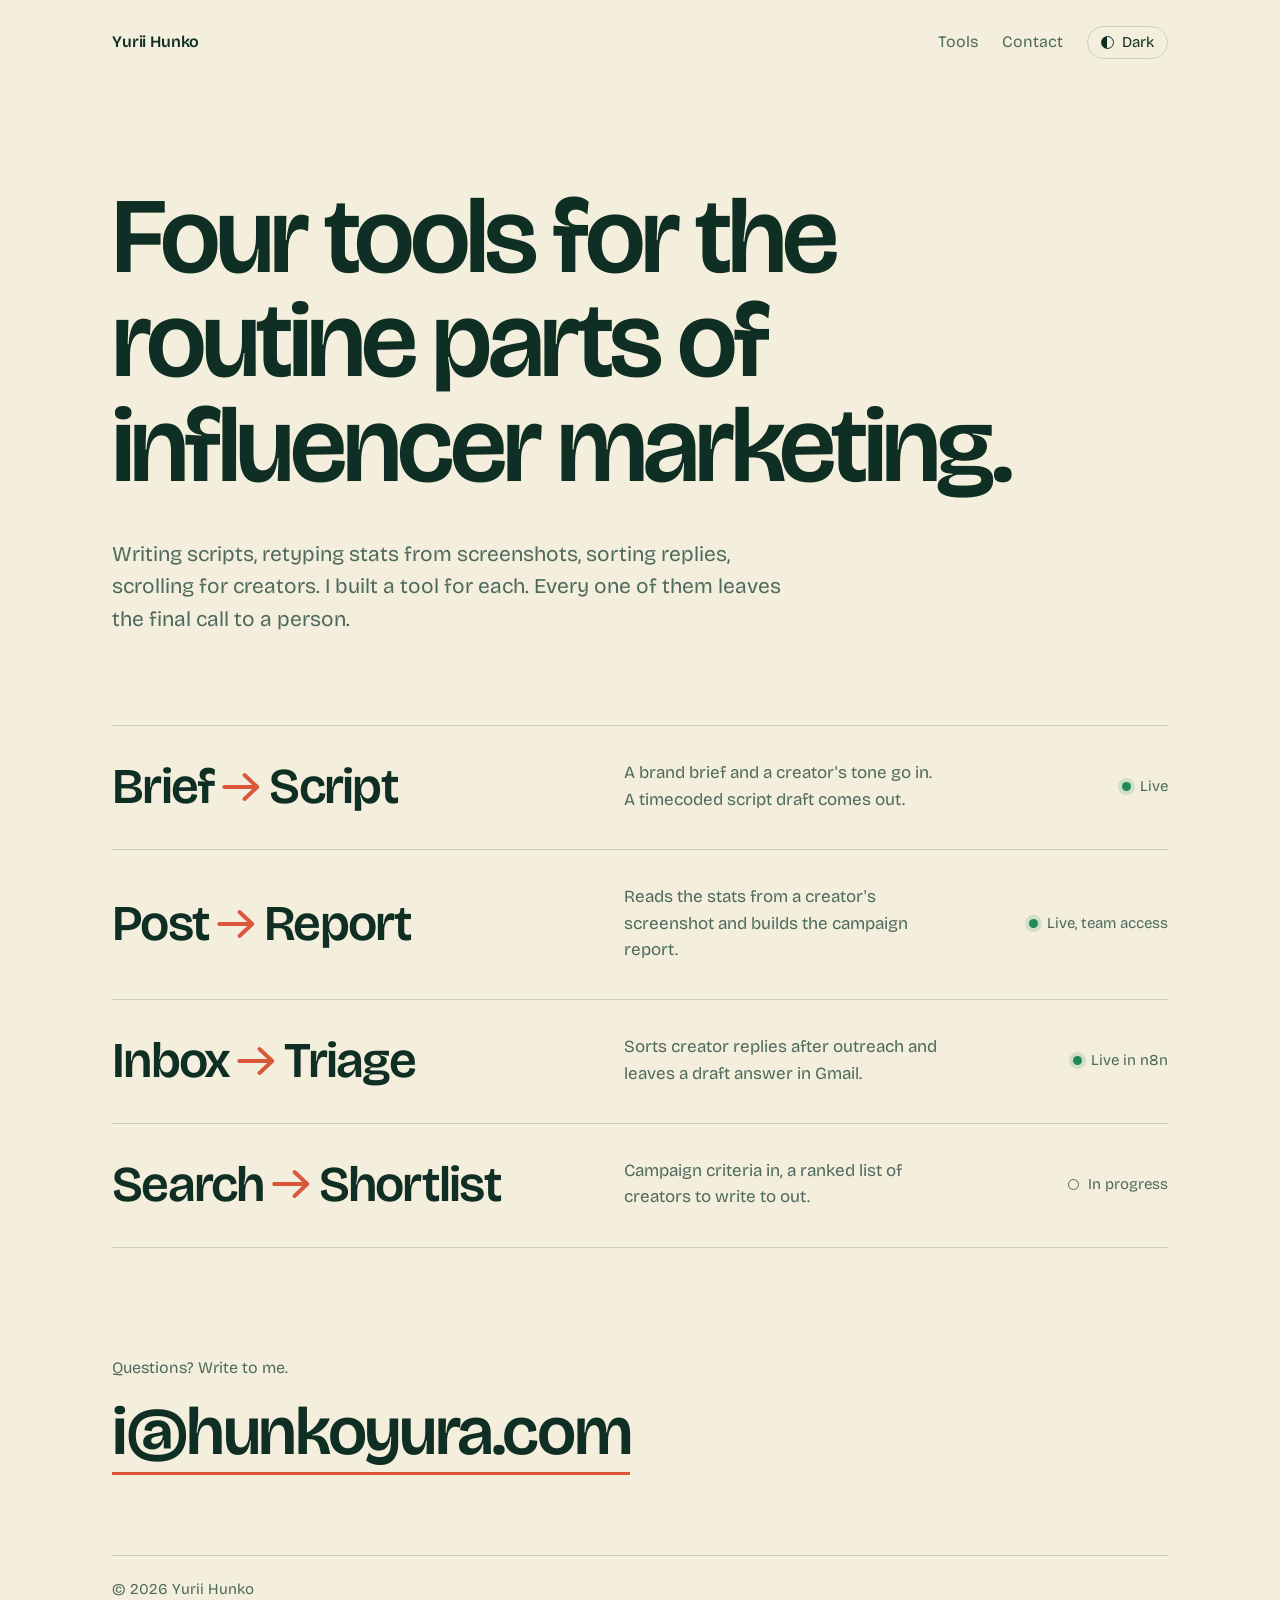
==== commit 4a510f73: "Split site into a home index and one page per tool; add light and dark themes Co-Authored-By: Claude" ====
--- a/index.html
+++ b/index.html
@@ -5,25 +5,30 @@
 <meta name="viewport" content="width=device-width, initial-scale=1.0">
 <title>Tools for influencer marketing by Yurii Hunko</title>
 <meta name="description" content="Four tools for the routine parts of influencer marketing: script drafts, campaign reports, reply triage and creator search.">
+<link rel="canonical" href="https://hunkoyura.com/">
 <meta property="og:type" content="website">
 <meta property="og:url" content="https://hunkoyura.com/">
 <meta property="og:title" content="Tools for influencer marketing by Yurii Hunko">
-<meta property="og:description" content="Script drafts, campaign reports, reply triage and creator search.">
+<meta property="og:description" content="Four tools for the routine parts of influencer marketing: script drafts, campaign reports, reply triage and creator search.">
 <meta property="og:image" content="https://hunkoyura.com/og.jpg">
 <meta property="og:image:width" content="1200">
 <meta property="og:image:height" content="630">
 <meta name="twitter:card" content="summary_large_image">
 <meta name="twitter:title" content="Tools for influencer marketing by Yurii Hunko">
-<meta name="twitter:description" content="Script drafts, campaign reports, reply triage and creator search.">
+<meta name="twitter:description" content="Four tools for the routine parts of influencer marketing: script drafts, campaign reports, reply triage and creator search.">
 <meta name="twitter:image" content="https://hunkoyura.com/og.jpg">
-<meta name="theme-color" content="#12382C">
+<meta name="theme-color" content="#12382C" media="(prefers-color-scheme: dark)">
+<meta name="theme-color" content="#F4EEDC" media="(prefers-color-scheme: light)">
+<meta name="color-scheme" content="dark light">
 <link rel="icon" href="/favicon.ico" sizes="48x48">
 <link rel="icon" type="image/svg+xml" href="/favicon.svg">
 <link rel="icon" type="image/png" sizes="192x192" href="/icon-192.png">
 <link rel="apple-touch-icon" href="/apple-touch-icon.png">
+<script>try{var t=localStorage.getItem('theme');if(t==='light'||t==='dark')document.documentElement.setAttribute('data-theme',t)}catch(e){}</script>
 <link rel="preconnect" href="https://fonts.googleapis.com">
 <link rel="preconnect" href="https://fonts.gstatic.com" crossorigin>
 <link href="https://fonts.googleapis.com/css2?family=Bricolage+Grotesque:opsz,wght@12..96,300..700&display=swap" rel="stylesheet">
+<link rel="stylesheet" href="/styles.css">
 <!-- Google tag (gtag.js) -->
 <script async src="https://www.googletagmanager.com/gtag/js?id=G-8R37BRJNRV"></script>
 <script>
@@ -33,425 +38,6 @@
 
   gtag('config', 'G-8R37BRJNRV');
 </script>
-<style>
-  :root{
-    --green: #12382C;
-    --green-deep: #0B261E;
-    --green-ink: #0F2E24;
-    --butter: #F4EEDC;
-    --butter-dim: #E6DFC9;
-    --sage: #A8BDAE;
-    --blush: #FFB4A1;
-    --mint: #9FE0B5;
-    --line: rgba(244,238,220,0.16);
-    --ink-line: rgba(15,46,36,0.14);
-    --ink-soft: #4E6A5E;
-    --max: 1120px;
-  }
-
-  *{ box-sizing: border-box; }
-  html{ scroll-behavior: smooth; -webkit-text-size-adjust: 100%; scroll-padding-top: 24px; }
-
-  body{
-    margin: 0;
-    background: var(--green);
-    color: var(--butter);
-    font-family: 'Bricolage Grotesque', 'Helvetica Neue', Arial, sans-serif;
-    font-size: 18px;
-    line-height: 1.55;
-    -webkit-font-smoothing: antialiased;
-    text-rendering: optimizeLegibility;
-  }
-
-  ::selection{ background: var(--blush); color: var(--green-deep); }
-
-  a{ color: inherit; text-decoration: none; }
-  h1, h2, h3, p, ul, ol, dl, dd{ margin: 0; padding: 0; }
-  ul, ol{ list-style: none; }
-  button{ font: inherit; color: inherit; background: none; border: 0; padding: 0; cursor: pointer; text-align: left; }
-
-  .wrap{ max-width: var(--max); margin: 0 auto; padding: 0 32px; }
-
-  .arrow{
-    display: inline-block;
-    width: 0.78em;
-    height: 0.6em;
-    margin: 0 0.16em;
-    color: var(--blush);
-    flex-shrink: 0;
-  }
-
-  /* top bar */
-  .top{
-    display: flex;
-    justify-content: space-between;
-    align-items: baseline;
-    gap: 24px;
-    padding-top: 30px;
-    font-size: 16px;
-  }
-  .top .name{ font-weight: 600; letter-spacing: -0.01em; }
-  .top nav{ display: flex; gap: 24px; }
-  .top nav a{
-    color: var(--sage);
-    border-bottom: 1px solid transparent;
-    transition: color .15s ease, border-color .15s ease;
-  }
-  .top nav a:hover{ color: var(--butter); border-bottom-color: var(--blush); }
-
-  /* intro */
-  .intro{ padding: 15vh 0 12vh; }
-  .intro h1{
-    font-size: clamp(42px, 8.4vw, 108px);
-    line-height: 0.97;
-    letter-spacing: -0.037em;
-    font-weight: 600;
-    max-width: 10.5em;
-    text-wrap: balance;
-  }
-  .intro p{
-    margin-top: 40px;
-    max-width: 33em;
-    font-size: clamp(18px, 1.7vw, 21px);
-    color: var(--sage);
-  }
-
-  /* tool section */
-  .tool{
-    padding: 56px 0 96px;
-    border-top: 1px solid var(--line);
-  }
-  .tool-head{
-    display: flex;
-    justify-content: space-between;
-    align-items: center;
-    gap: 16px 32px;
-    flex-wrap: wrap;
-  }
-  .tool-head h2{
-    font-size: clamp(36px, 6.2vw, 76px);
-    line-height: 1;
-    letter-spacing: -0.035em;
-    font-weight: 600;
-    display: flex;
-    align-items: center;
-    flex-wrap: wrap;
-  }
-  .status{
-    display: inline-flex;
-    align-items: center;
-    gap: 9px;
-    font-size: 15px;
-    color: var(--sage);
-    white-space: nowrap;
-  }
-  .status::before{
-    content: '';
-    width: 9px;
-    height: 9px;
-    border-radius: 50%;
-    background: var(--mint);
-    box-shadow: 0 0 0 4px rgba(159,224,181,0.16);
-  }
-  .status.wip::before{
-    background: transparent;
-    border: 1.5px solid var(--sage);
-    box-shadow: none;
-  }
-
-  .tool-body{
-    display: grid;
-    grid-template-columns: minmax(0, 1fr) minmax(0, 1fr);
-    gap: 28px 64px;
-    margin-top: 36px;
-    align-items: start;
-  }
-  .tool-body .lede{
-    font-size: clamp(19px, 1.9vw, 23px);
-    line-height: 1.42;
-    letter-spacing: -0.01em;
-    max-width: 24em;
-  }
-  .facts div{
-    display: grid;
-    grid-template-columns: 7.6em minmax(0, 1fr);
-    gap: 16px;
-    padding: 11px 0;
-    border-bottom: 1px solid var(--line);
-    font-size: 16px;
-  }
-  .facts div:first-child{ padding-top: 2px; }
-  .facts dt{ color: var(--sage); }
-
-  /* specimen: the tool shown working on sample data */
-  .specimen{
-    margin-top: 44px;
-    background: var(--green-deep);
-    border-radius: 18px;
-    padding: 26px;
-  }
-  .specimen-bar{
-    display: flex;
-    justify-content: space-between;
-    align-items: center;
-    gap: 14px 20px;
-    flex-wrap: wrap;
-    margin-bottom: 20px;
-    font-size: 15px;
-    color: var(--sage);
-  }
-  .picker{ display: flex; flex-wrap: wrap; gap: 8px; align-items: center; }
-  .picker span{ margin-right: 4px; }
-  .picker button{
-    padding: 7px 14px;
-    border-radius: 999px;
-    border: 1px solid var(--line);
-    color: var(--butter);
-    font-size: 15px;
-    line-height: 1.2;
-    transition: background .15s ease, color .15s ease, border-color .15s ease;
-  }
-  .picker button:hover{ border-color: var(--blush); }
-  .picker button[aria-pressed="true"]{
-    background: var(--blush);
-    border-color: var(--blush);
-    color: var(--green-deep);
-    font-weight: 500;
-  }
-
-  .flow{
-    display: grid;
-    grid-template-columns: minmax(0, 0.82fr) 44px minmax(0, 1.18fr);
-    gap: 14px;
-    align-items: stretch;
-  }
-  .flow > .arrow{
-    align-self: center;
-    justify-self: center;
-    width: 30px;
-    height: 23px;
-    margin: 0;
-  }
-
-  .paper{
-    background: var(--butter);
-    color: var(--green-ink);
-    border-radius: 10px;
-    padding: 22px 22px 20px;
-    font-size: 15.5px;
-    line-height: 1.45;
-    min-width: 0;
-  }
-  .paper h3{
-    font-size: 14px;
-    font-weight: 500;
-    color: var(--ink-soft);
-    margin-bottom: 14px;
-  }
-  .paper .row{
-    display: grid;
-    grid-template-columns: 6.2em minmax(0, 1fr);
-    gap: 12px;
-    padding: 9px 0;
-    border-top: 1px solid var(--ink-line);
-  }
-  .paper .row > :first-child{ color: var(--ink-soft); }
-  .paper .note{
-    margin-top: 14px;
-    padding-top: 12px;
-    border-top: 1px solid var(--ink-line);
-    font-size: 14px;
-    color: var(--ink-soft);
-  }
-  .swap{ transition: opacity .16s ease; }
-  .swap.out{ opacity: 0; }
-
-  /* script output */
-  .beat{
-    display: grid;
-    grid-template-columns: 5.4em minmax(0, 1fr);
-    gap: 14px;
-    padding: 12px 0;
-    border-top: 1px solid var(--ink-line);
-  }
-  .beat .when{ color: var(--ink-soft); font-variant-numeric: tabular-nums; font-size: 14px; padding-top: 2px; }
-  .beat .when b{ display: block; color: var(--green-ink); font-weight: 600; font-size: 15.5px; }
-  .beat .say{ font-size: 16.5px; line-height: 1.38; letter-spacing: -0.005em; }
-  .beat .screen{
-    display: inline-block;
-    margin-top: 7px;
-    padding: 2px 9px;
-    border-radius: 5px;
-    background: var(--green-ink);
-    color: var(--butter);
-    font-size: 13.5px;
-  }
-
-  /* report output */
-  .metrics{ display: grid; grid-template-columns: repeat(3, minmax(0, 1fr)); gap: 1px; background: var(--ink-line); border-radius: 8px; overflow: hidden; border: 1px solid var(--ink-line); }
-  .metrics div{ background: var(--butter); padding: 11px 12px 12px; }
-  .metrics span{ display: block; font-size: 13.5px; color: var(--ink-soft); }
-  .metrics b{ font-size: 21px; font-weight: 600; letter-spacing: -0.02em; font-variant-numeric: tabular-nums; }
-  .metrics .bad b{ color: #B3311B; }
-  .verdict{
-    display: flex;
-    gap: 12px;
-    align-items: flex-start;
-    margin-top: 14px;
-    padding: 13px 14px;
-    border-radius: 8px;
-    background: #DCEBD9;
-    font-size: 15px;
-  }
-  .verdict.held{ background: #FBDDD3; }
-  .verdict svg{ width: 20px; height: 20px; flex-shrink: 0; margin-top: 1px; }
-  .verdict strong{ display: block; font-weight: 600; }
-  .verdict ul{ margin-top: 4px; }
-  .verdict li{ padding-left: 14px; position: relative; }
-  .verdict li::before{ content: ''; position: absolute; left: 2px; top: 0.62em; width: 5px; height: 5px; border-radius: 50%; background: currentColor; opacity: .55; }
-  .shot{
-    background: var(--butter-dim);
-    border-radius: 14px;
-    padding: 16px 16px 6px;
-    max-width: 270px;
-  }
-  .shot .who{ display: flex; align-items: center; gap: 9px; font-weight: 500; margin-bottom: 8px; }
-  .shot .who i{ width: 26px; height: 26px; border-radius: 50%; background: var(--green-ink); display: block; }
-  .shot .line{ display: flex; justify-content: space-between; padding: 7px 0; border-top: 1px solid var(--ink-line); font-variant-numeric: tabular-nums; }
-  .shot .line span{ color: var(--ink-soft); }
-
-  /* inbox */
-  .mails{ display: grid; grid-template-columns: minmax(0, 1fr); gap: 8px; }
-  .mails button{
-    display: block;
-    width: 100%;
-    min-width: 0;
-    overflow: hidden;
-    padding: 12px 14px;
-    border-radius: 8px;
-    border: 1px solid var(--ink-line);
-    transition: background .15s ease, border-color .15s ease;
-  }
-  .mails button:hover{ border-color: var(--green-ink); }
-  .mails button[aria-pressed="true"]{ background: var(--green-ink); border-color: var(--green-ink); color: var(--butter); }
-  .mails b{ display: block; font-weight: 600; font-size: 15px; }
-  .mails span{ display: block; font-size: 14.5px; opacity: .78; white-space: nowrap; overflow: hidden; text-overflow: ellipsis; }
-  .tagline{ display: flex; flex-wrap: wrap; gap: 8px; margin-bottom: 4px; }
-  .tag{
-    display: inline-block;
-    padding: 3px 11px;
-    border-radius: 999px;
-    font-size: 14px;
-    font-weight: 500;
-    background: var(--green-ink);
-    color: var(--butter);
-  }
-  .tag.soft{ background: transparent; border: 1px solid var(--ink-line); color: var(--green-ink); }
-  .draft{
-    margin-top: 12px;
-    padding: 13px 14px;
-    border-radius: 8px;
-    background: #fff9e9;
-    border: 1px dashed rgba(15,46,36,0.3);
-    font-size: 15px;
-  }
-  .draft em{ font-style: normal; background: #FBDDD3; padding: 0 5px; border-radius: 4px; }
-  .draft small{ display: block; margin-bottom: 6px; font-size: 13.5px; color: var(--ink-soft); }
-
-  /* shortlist */
-  .rank li{
-    display: grid;
-    grid-template-columns: 1.6em minmax(0, 1fr) minmax(70px, 34%);
-    gap: 12px;
-    align-items: center;
-    padding: 12px 0;
-    border-top: 1px solid var(--ink-line);
-  }
-  .rank .n{ color: var(--ink-soft); font-variant-numeric: tabular-nums; }
-  .rank b{ display: block; font-weight: 600; }
-  .rank span.sub{ font-size: 14px; color: var(--ink-soft); }
-  .rank .fit{ height: 8px; border-radius: 99px; background: var(--ink-line); overflow: hidden; }
-  .rank .fit i{ display: block; height: 100%; border-radius: 99px; background: var(--green-ink); }
-
-  .open{
-    display: inline-flex;
-    align-items: center;
-    gap: 12px;
-    margin-top: 30px;
-    padding: 15px 24px 16px;
-    border-radius: 999px;
-    background: var(--butter);
-    color: var(--green-deep);
-    font-weight: 600;
-    font-size: 17px;
-    letter-spacing: -0.01em;
-    transition: background .15s ease;
-  }
-  .open:hover{ background: var(--blush); }
-  .open .arrow{ color: currentColor; margin: 0; width: 18px; height: 14px; }
-  .actions{ display: flex; flex-wrap: wrap; align-items: center; gap: 14px 28px; margin-top: 30px; }
-  .actions .open{ margin-top: 0; }
-  .src{
-    color: var(--butter);
-    font-size: 16px;
-    border-bottom: 1px solid var(--blush);
-    padding-bottom: 1px;
-    transition: color .15s ease;
-  }
-  .src:hover{ color: var(--blush); }
-  .aside{ margin-top: 30px; color: var(--sage); font-size: 16px; }
-  .aside .src{ margin-left: 6px; }
-
-  .reach{ padding: 72px 0 80px; border-top: 1px solid var(--line); }
-  .reach p{ color: var(--sage); font-size: 16px; margin-bottom: 16px; }
-  .reach a{
-    display: inline-block;
-    font-size: clamp(28px, 5.6vw, 68px);
-    line-height: 1.05;
-    letter-spacing: -0.035em;
-    font-weight: 600;
-    border-bottom: 0.055em solid var(--blush);
-    padding-bottom: 0.06em;
-    overflow-wrap: anywhere;
-    transition: color .15s ease;
-  }
-  .reach a:hover{ color: var(--blush); }
-
-  .foot{
-    padding: 22px 0 34px;
-    border-top: 1px solid var(--line);
-    font-size: 15px;
-    color: var(--sage);
-  }
-
-  :focus-visible{ outline: 2px solid var(--blush); outline-offset: 3px; }
-  .paper :focus-visible{ outline-color: #B3311B; }
-
-  @media (max-width: 860px){
-    .tool-body{ grid-template-columns: 1fr; }
-    .flow{ grid-template-columns: 1fr; }
-    .flow > .arrow{ transform: rotate(90deg); margin: 4px 0; }
-  }
-  @media (max-width: 720px){
-    body{ font-size: 17px; }
-    .wrap{ padding: 0 20px; }
-    .top nav{ display: none; }
-    .intro{ padding: 10vh 0 9vh; }
-    .intro p{ margin-top: 28px; }
-    .tool{ padding: 40px 0 64px; }
-    .tool-body{ margin-top: 26px; }
-    .specimen{ margin: 34px -8px 0; padding: 16px 12px 12px; border-radius: 14px; }
-    .paper{ padding: 18px 16px 16px; }
-    .beat{ grid-template-columns: 4.4em minmax(0, 1fr); gap: 10px; }
-    .metrics b{ font-size: 18px; }
-    .shot{ max-width: none; }
-  }
-
-  @media (prefers-reduced-motion: reduce){
-    html{ scroll-behavior: auto; }
-    *{ transition: none !important; }
-  }
-</style>
 </head>
 <body>
 
@@ -468,13 +54,11 @@
 </svg>
 
 <header class="wrap top">
-  <div class="name">Yurii Hunko</div>
-  <nav aria-label="Tools">
-    <a href="#script">Script</a>
-    <a href="#report">Report</a>
-    <a href="#triage">Triage</a>
-    <a href="#shortlist">Shortlist</a>
-    <a href="#contact">Contact</a>
+  <a class="name" href="/">Yurii Hunko</a>
+  <nav aria-label="Site">
+    <a href="/#tools">Tools</a>
+    <a href="/#contact">Contact</a>
+    <button type="button" class="theme" id="theme-toggle" aria-label="Switch theme">Light</button>
   </nav>
 </header>
 
@@ -482,181 +66,30 @@
 
   <section class="intro">
     <h1>Four tools for the routine parts of influencer marketing.</h1>
-    <p>Writing scripts, retyping stats from screenshots, sorting replies, scrolling for creators. I built a tool for each. Every one of them leaves the final call to a person. Try them below on sample data.</p>
+    <p>Writing scripts, retyping stats from screenshots, sorting replies, scrolling for creators. I built a tool for each. Every one of them leaves the final call to a person.</p>
   </section>
 
-  <!-- Brief → Script -->
-  <section class="tool" id="script">
-    <div class="tool-head">
+  <section class="index" id="tools" aria-label="Tools">
+    <a class="entry" href="/brief-to-script/">
       <h2>Brief <svg class="arrow" role="img" aria-label="to"><use href="#arrow"/></svg> Script</h2>
+      <p>A brand brief and a creator's tone go in. A timecoded script draft comes out.</p>
       <span class="status">Live</span>
-    </div>
-    <div class="tool-body">
-      <p class="lede">Turns a brand brief and a creator's tone into a timecoded script draft: hook, body, proof and call to action, with on-screen text, a caption and hashtags.</p>
-      <dl class="facts">
-        <div><dt>Modes</dt><dd>One creator, a whole batch in one pass, or saved presets for creators you work with often</dd></div>
-        <div><dt>Export</dt><dd>Google Docs or a .doc file</dd></div>
-        <div><dt>Safety net</dt><dd>Falls back to local templates when the AI is unavailable, so it never returns nothing</dd></div>
-        <div><dt>Built with</dt><dd>Cloudflare Workers, Claude API</dd></div>
-      </dl>
-    </div>
-
-    <div class="specimen">
-      <div class="specimen-bar">
-        <div class="picker" id="style-picker">
-          <span id="style-label">Creator tone</span>
-          <button type="button" aria-pressed="true" data-style="calm">Calm, talks to camera</button>
-          <button type="button" aria-pressed="false" data-style="fast">Fast, jump cuts</button>
-          <button type="button" aria-pressed="false" data-style="dry">Dry humor</button>
-        </div>
-        <span>Sample data</span>
-      </div>
-      <div class="flow">
-        <div class="paper">
-          <h3>Brief</h3>
-          <div class="row"><span>Brand</span><span>Pebble, a reusable bottle</span></div>
-          <div class="row"><span>Platform</span><span>Reels, 30 seconds</span></div>
-          <div class="row"><span>Message</span><span>Keeps drinks cold all day</span></div>
-          <div class="row"><span>CTA</span><span>Promo code push</span></div>
-          <div class="row"><span>Tone</span><span id="tone-echo">Calm, talks to camera</span></div>
-          <p class="note">Same brief, different creator. Change the tone and the script is rewritten in their voice.</p>
-        </div>
-        <svg class="arrow" aria-hidden="true"><use href="#arrow"/></svg>
-        <div class="paper" aria-live="polite">
-          <h3>Script draft</h3>
-          <div class="swap" id="script-out"></div>
-        </div>
-      </div>
-    </div>
-
-    <div class="actions">
-      <a class="open" href="https://brief-to-script.hunkoyura.workers.dev/" target="_blank" rel="noopener">Open Brief to Script <svg class="arrow" aria-hidden="true"><use href="#arrow"/></svg></a>
-      <a class="src" href="https://github.com/hunkoyura-ops/brief-to-script" target="_blank" rel="noopener">View source on GitHub</a>
-    </div>
-  </section>
-
-  <!-- Post → Report -->
-  <section class="tool" id="report">
-    <div class="tool-head">
+    </a>
+    <a class="entry" href="/post-to-report/">
       <h2>Post <svg class="arrow" role="img" aria-label="to"><use href="#arrow"/></svg> Report</h2>
+      <p>Reads the stats from a creator's screenshot and builds the campaign report.</p>
       <span class="status">Live, team access</span>
-    </div>
-    <div class="tool-body">
-      <p class="lede">Reads the stats from a creator's screenshot and builds the campaign report for the brand. Anything that can't be true is held back for a person to check, with the reason attached.</p>
-      <dl class="facts">
-        <div><dt>Reads</dt><dd>Views, reach, likes, comments, shares, saves</dd></div>
-        <div><dt>Two views</dt><dd>By campaign, with totals and a written summary. By creator, across every campaign they did</dd></div>
-        <div><dt>Checks</dt><dd>Likes above views, engagement over 100%, reach far beyond the follower count</dd></div>
-        <div><dt>Built with</dt><dd>Node.js, Claude Vision, Railway. Creator profiles are plain arithmetic, no AI call</dd></div>
-      </dl>
-    </div>
-
-    <div class="specimen">
-      <div class="specimen-bar">
-        <div class="picker" id="shot-picker">
-          <span>Screenshot</span>
-          <button type="button" aria-pressed="true" data-shot="clean">Reads cleanly</button>
-          <button type="button" aria-pressed="false" data-shot="odd">Misread numbers</button>
-        </div>
-        <span>Sample data</span>
-      </div>
-      <div class="flow">
-        <div class="paper">
-          <h3>Screenshot from the creator</h3>
-          <div class="shot swap" id="shot-in"></div>
-        </div>
-        <svg class="arrow" aria-hidden="true"><use href="#arrow"/></svg>
-        <div class="paper" aria-live="polite">
-          <h3>What the tool recorded</h3>
-          <div class="swap" id="shot-out"></div>
-        </div>
-      </div>
-    </div>
-
-    <div class="actions">
-      <a class="open" href="https://post-tracker-simple-production.up.railway.app" target="_blank" rel="noopener">Open Post to Report <svg class="arrow" aria-hidden="true"><use href="#arrow"/></svg></a>
-      <a class="src" href="https://github.com/hunkoyura-ops/post-tracker-simple" target="_blank" rel="noopener">View source on GitHub</a>
-    </div>
-  </section>
-
-  <!-- Inbox → Triage -->
-  <section class="tool" id="triage">
-    <div class="tool-head">
+    </a>
+    <a class="entry" href="/inbox-to-triage/">
       <h2>Inbox <svg class="arrow" role="img" aria-label="to"><use href="#arrow"/></svg> Triage</h2>
+      <p>Sorts creator replies after outreach and leaves a draft answer in Gmail.</p>
       <span class="status">Live in n8n</span>
-    </div>
-    <div class="tool-body">
-      <p class="lede">After outreach the replies pile up and the good ones get lost. This sorts each one by what the creator wants, pulls out the specifics and leaves a draft answer in Gmail. Nothing is sent without me.</p>
-      <dl class="facts">
-        <div><dt>Sorts into</dt><dd>Interested, negotiating, question, declined, spam</dd></div>
-        <div><dt>Pulls out</dt><dd>Quoted prices, deadlines, open questions</dd></div>
-        <div><dt>Guardrails</dt><dd>The model may not invent budgets or dates. A malformed answer gets logged, the flow keeps running</dd></div>
-        <div><dt>Built with</dt><dd>n8n, Claude API, Gmail, Google Sheets</dd></div>
-      </dl>
-    </div>
-
-    <div class="specimen">
-      <div class="specimen-bar">
-        <span>Pick a reply</span>
-        <span>Sample data</span>
-      </div>
-      <div class="flow">
-        <div class="paper">
-          <h3>Replies in the inbox</h3>
-          <div class="mails" id="mails"></div>
-        </div>
-        <svg class="arrow" aria-hidden="true"><use href="#arrow"/></svg>
-        <div class="paper" aria-live="polite">
-          <h3>After triage</h3>
-          <div class="swap" id="mail-out"></div>
-        </div>
-      </div>
-    </div>
-
-    <p class="aside">Runs inside my own n8n workspace, so there is no public link. <a class="src" href="https://github.com/hunkoyura-ops/Inbox-Triage" target="_blank" rel="noopener">View the workflow on GitHub</a></p>
-  </section>
-
-  <!-- Search → Shortlist -->
-  <section class="tool" id="shortlist">
-    <div class="tool-head">
+    </a>
+    <a class="entry" href="/search-to-shortlist/">
       <h2>Search <svg class="arrow" role="img" aria-label="to"><use href="#arrow"/></svg> Shortlist</h2>
+      <p>Campaign criteria in, a ranked list of creators to write to out.</p>
       <span class="status wip">In progress</span>
-    </div>
-    <div class="tool-body">
-      <p class="lede">Building a shortlist by hand means hours of scrolling. This takes the criteria for a campaign and returns a ranked list of creators worth writing to.</p>
-      <dl class="facts">
-        <div><dt>Takes</dt><dd>Platform, niche, audience size, engagement rate, location</dd></div>
-        <div><dt>Returns</dt><dd>A ranked list, best fit first</dd></div>
-        <div><dt>Status</dt><dd>Being built. The preview shows the intended result</dd></div>
-      </dl>
-    </div>
-
-    <div class="specimen">
-      <div class="specimen-bar">
-        <span>Design preview</span>
-        <span>Sample data</span>
-      </div>
-      <div class="flow">
-        <div class="paper">
-          <h3>Criteria</h3>
-          <div class="row"><span>Platform</span><span>TikTok</span></div>
-          <div class="row"><span>Niche</span><span>Fitness</span></div>
-          <div class="row"><span>Audience</span><span>10K to 50K</span></div>
-          <div class="row"><span>Engagement</span><span>Above 4%</span></div>
-          <div class="row"><span>Location</span><span>Poland</span></div>
-        </div>
-        <svg class="arrow" aria-hidden="true"><use href="#arrow"/></svg>
-        <div class="paper">
-          <h3>Shortlist, best fit first</h3>
-          <ol class="rank">
-            <li><span class="n">1</span><div><b>Creator A</b><span class="sub">38K followers, 7.2% engagement</span></div><div class="fit" role="img" aria-label="Fit 94 of 100"><i style="width:94%"></i></div></li>
-            <li><span class="n">2</span><div><b>Creator B</b><span class="sub">21K followers, 6.1% engagement</span></div><div class="fit" role="img" aria-label="Fit 86 of 100"><i style="width:86%"></i></div></li>
-            <li><span class="n">3</span><div><b>Creator C</b><span class="sub">46K followers, 4.8% engagement</span></div><div class="fit" role="img" aria-label="Fit 71 of 100"><i style="width:71%"></i></div></li>
-            <li><span class="n">4</span><div><b>Creator D</b><span class="sub">12K followers, 4.3% engagement</span></div><div class="fit" role="img" aria-label="Fit 58 of 100"><i style="width:58%"></i></div></li>
-          </ol>
-        </div>
-      </div>
-    </div>
+    </a>
   </section>
 
   <section class="reach" id="contact">
@@ -668,145 +101,6 @@
 
 </main>
 
-<script>
-(function(){
-  var reduce = window.matchMedia('(prefers-reduced-motion: reduce)').matches;
-
-  function swap(el, html){
-    if (reduce || !el.innerHTML){ el.innerHTML = html; return; }
-    el.classList.add('out');
-    setTimeout(function(){ el.innerHTML = html; el.classList.remove('out'); }, 160);
-  }
-  function press(group, btn){
-    group.querySelectorAll('button').forEach(function(b){ b.setAttribute('aria-pressed', b === btn ? 'true' : 'false'); });
-  }
-
-  /* Brief → Script */
-  var scripts = {
-    calm: {
-      tone: 'Calm, talks to camera',
-      beats: [
-        ['0:00', 'Hook', 'I stopped buying water on the go a while back. This is why.', 'No more plastic bottles'],
-        ['0:04', 'Body', 'This is Pebble. I fill it at home in the morning and it is still cold when I head back in the evening.', 'Cold all day'],
-        ['0:16', 'Proof', 'I left it in the car at noon on purpose. The ice was still there at six.', 'Ice at 6 pm'],
-        ['0:24', 'CTA', 'Code MILA gets you a discount. The link is in my bio.', 'Code MILA']
-      ],
-      caption: 'Cold water from morning to evening. Code MILA. #ad #pebblepartner'
-    },
-    fast: {
-      tone: 'Fast, jump cuts',
-      beats: [
-        ['0:00', 'Hook', 'Warm water in your bag? No. Here is the fix.', 'The fix'],
-        ['0:03', 'Body', 'Pebble. Fill it, close it, throw it in. Gym, desk, train, still cold.', 'Gym. Desk. Train.'],
-        ['0:14', 'Proof', 'Ice in at eight. Ice still there at six. I checked.', '8 am to 6 pm'],
-        ['0:23', 'CTA', 'Code MILA, link in bio, go.', 'Code MILA']
-      ],
-      caption: 'Tested it so you do not have to. Code MILA. #ad #pebblepartner'
-    },
-    dry: {
-      tone: 'Dry humor',
-      beats: [
-        ['0:00', 'Hook', 'My emotional support bottle has a name now.', 'Meet Pebble'],
-        ['0:04', 'Body', 'It does one thing. It keeps water cold. That makes it more reliable than most of my plans.', 'Does one thing'],
-        ['0:15', 'Proof', 'I forgot it in the car all afternoon. It handled that better than I did.', 'Still cold'],
-        ['0:24', 'CTA', 'Code MILA, if you also want a bottle that has its life together.', 'Code MILA']
-      ],
-      caption: 'The most stable thing I own. Code MILA. #ad #pebblepartner'
-    }
-  };
-  var scriptOut = document.getElementById('script-out');
-  var toneEcho = document.getElementById('tone-echo');
-  function renderScript(key){
-    var s = scripts[key];
-    var html = s.beats.map(function(b){
-      return '<div class="beat"><div class="when"><b>' + b[1] + '</b>' + b[0] + '</div>' +
-             '<div><div class="say">' + b[2] + '</div><span class="screen">On screen: ' + b[3] + '</span></div></div>';
-    }).join('') + '<p class="note">Caption: ' + s.caption + '</p>';
-    swap(scriptOut, html);
-    toneEcho.textContent = s.tone;
-  }
-  var stylePicker = document.getElementById('style-picker');
-  stylePicker.addEventListener('click', function(e){
-    var b = e.target.closest('button'); if (!b) return;
-    press(stylePicker, b); renderScript(b.dataset.style);
-  });
-  renderScript('calm');
-
-  /* Post → Report */
-  var shots = {
-    clean: {
-      who: 'Creator A, Reel',
-      rows: [['Views','48,200'],['Reach','31,900'],['Likes','3,410'],['Comments','126'],['Shares','284'],['Saves','512']],
-      bad: [],
-      held: false,
-      title: 'Passed. Added to the campaign report.',
-      notes: ['Engagement rate 13.6% of reach']
-    },
-    odd: {
-      who: 'Creator B, Reel',
-      rows: [['Views','12,400'],['Reach','9,800'],['Likes','18,900'],['Comments','84'],['Shares','140'],['Saves','210']],
-      bad: ['Likes'],
-      held: true,
-      title: 'Held for manual review. Not in the report yet.',
-      notes: ['Likes are higher than views, likely a misread', 'Engagement rate 197% of reach, not physically possible']
-    }
-  };
-  var shotIn = document.getElementById('shot-in'), shotOut = document.getElementById('shot-out');
-  function renderShot(key){
-    var s = shots[key];
-    swap(shotIn, '<div class="who"><i></i>' + s.who + '</div>' + s.rows.map(function(r){
-      return '<div class="line"><span>' + r[0] + '</span><b>' + r[1] + '</b></div>';
-    }).join(''));
-    swap(shotOut, '<div class="metrics">' + s.rows.map(function(r){
-      return '<div' + (s.bad.indexOf(r[0]) > -1 ? ' class="bad"' : '') + '><span>' + r[0] + '</span><b>' + r[1] + '</b></div>';
-    }).join('') + '</div>' +
-    '<div class="verdict' + (s.held ? ' held' : '') + '"><svg aria-hidden="true"><use href="#' + (s.held ? 'hold' : 'ok') + '"/></svg>' +
-    '<div><strong>' + s.title + '</strong><ul>' + s.notes.map(function(n){ return '<li>' + n + '</li>'; }).join('') + '</ul></div></div>');
-  }
-  var shotPicker = document.getElementById('shot-picker');
-  shotPicker.addEventListener('click', function(e){
-    var b = e.target.closest('button'); if (!b) return;
-    press(shotPicker, b); renderShot(b.dataset.shot);
-  });
-  renderShot('clean');
-
-  /* Inbox → Triage */
-  var mails = [
-    { from: 'Anna', text: 'Sounds great, I am in. When do you need the first draft?',
-      cat: 'Interested', pri: 'High priority', found: 'Asks for the draft deadline',
-      draft: 'Hi Anna, glad you are in. I will send the brief today. The first draft is due <em>deadline needed from you</em>.',
-      end: 'Draft saved in Gmail, logged to the sheet. Not sent.' },
-    { from: 'Tomas', text: 'My rate for a 30 second TikTok is 400 EUR, usage rights are extra.',
-      cat: 'Negotiating', pri: 'High priority', found: 'Price 400 EUR per video. Usage rights not included',
-      draft: 'Hi Tomas, thanks for the rate. Before I confirm, could you tell me what usage rights would add for <em>term needed from you</em>?',
-      end: 'Draft saved in Gmail, logged to the sheet. Not sent.' },
-    { from: 'Ines', text: 'Thanks for thinking of me, but I am fully booked until spring.',
-      cat: 'Declined', pri: 'Low priority', found: 'Booked until spring',
-      draft: '', end: 'Logged to the sheet only. No draft, no extra API call.' },
-    { from: 'Growth Team', text: 'Boost your followers fast!!! Limited offer inside',
-      cat: 'Spam', pri: 'No priority', found: 'Nothing relevant',
-      draft: '', end: 'Logged to the sheet only. No draft, no extra API call.' }
-  ];
-  var mailList = document.getElementById('mails'), mailOut = document.getElementById('mail-out');
-  mailList.innerHTML = mails.map(function(m, i){
-    return '<button type="button" aria-pressed="' + (i === 0) + '" data-i="' + i + '"><b>' + m.from + '</b><span>' + m.text + '</span></button>';
-  }).join('');
-  function renderMail(i){
-    var m = mails[i];
-    swap(mailOut,
-      '<div class="tagline"><span class="tag">' + m.cat + '</span><span class="tag soft">' + m.pri + '</span></div>' +
-      '<div class="row" style="border-top:0"><span>Message</span><span>' + m.text + '</span></div>' +
-      '<div class="row"><span>Pulled out</span><span>' + m.found + '</span></div>' +
-      (m.draft ? '<div class="draft"><small>Draft reply</small>' + m.draft + '</div>' : '') +
-      '<p class="note">' + m.end + '</p>');
-  }
-  mailList.addEventListener('click', function(e){
-    var b = e.target.closest('button'); if (!b) return;
-    press(mailList, b); renderMail(+b.dataset.i);
-  });
-  renderMail(0);
-})();
-</script>
-
+<script src="/site.js"></script>
 </body>
 </html>
--- a/styles.css
+++ b/styles.css
@@ -0,0 +1,533 @@
+/* Fixed palette. Demo panels use these directly and look the same in both themes. */
+:root{
+  --green: #12382C;
+  --green-deep: #0B261E;
+  --green-ink: #0F2E24;
+  --butter: #F4EEDC;
+  --butter-dim: #E6DFC9;
+  --sage: #A8BDAE;
+  --blush: #FFB4A1;
+  --line: rgba(244,238,220,0.16);
+  --ink-line: rgba(15,46,36,0.14);
+  --ink-soft: #4E6A5E;
+  --max: 1120px;
+
+  /* Page tokens, dark theme (default) */
+  --bg: #12382C;
+  --fg: #F4EEDC;
+  --muted: #A8BDAE;
+  --rule: rgba(244,238,220,0.16);
+  --accent: #FFB4A1;
+  --live: #9FE0B5;
+  --live-halo: rgba(159,224,181,0.16);
+  --btn-bg: #F4EEDC;
+  --btn-fg: #0B261E;
+  --btn-hover: #FFB4A1;
+  --sel-bg: #FFB4A1;
+  --sel-fg: #0B261E;
+  color-scheme: dark;
+}
+
+/* Page tokens, light theme: system preference unless the visitor chose dark */
+@media (prefers-color-scheme: light){
+  :root:not([data-theme="dark"]){
+    --bg: #F4EEDC;
+    --fg: #0F2E24;
+    --muted: #4E6A5E;
+    --rule: rgba(15,46,36,0.16);
+    --accent: #D9583A;
+    --live: #1F8A55;
+    --live-halo: rgba(31,138,85,0.16);
+    --btn-bg: #12382C;
+    --btn-fg: #F4EEDC;
+    --btn-hover: #0B261E;
+    --sel-bg: #12382C;
+    --sel-fg: #F4EEDC;
+    color-scheme: light;
+  }
+}
+:root[data-theme="light"]{
+  --bg: #F4EEDC;
+  --fg: #0F2E24;
+  --muted: #4E6A5E;
+  --rule: rgba(15,46,36,0.16);
+  --accent: #D9583A;
+  --live: #1F8A55;
+  --live-halo: rgba(31,138,85,0.16);
+  --btn-bg: #12382C;
+  --btn-fg: #F4EEDC;
+  --btn-hover: #0B261E;
+  --sel-bg: #12382C;
+  --sel-fg: #F4EEDC;
+  color-scheme: light;
+}
+
+*{ box-sizing: border-box; }
+html{ scroll-behavior: smooth; -webkit-text-size-adjust: 100%; scroll-padding-top: 24px; }
+
+body{
+  margin: 0;
+  background: var(--bg);
+  color: var(--fg);
+  font-family: 'Bricolage Grotesque', 'Helvetica Neue', Arial, sans-serif;
+  font-size: 18px;
+  line-height: 1.55;
+  -webkit-font-smoothing: antialiased;
+  text-rendering: optimizeLegibility;
+  transition: background-color .2s ease, color .2s ease;
+}
+
+::selection{ background: var(--sel-bg); color: var(--sel-fg); }
+
+a{ color: inherit; text-decoration: none; }
+h1, h2, h3, p, ul, ol, dl, dd{ margin: 0; padding: 0; }
+ul, ol{ list-style: none; }
+button{ font: inherit; color: inherit; background: none; border: 0; padding: 0; cursor: pointer; text-align: left; }
+
+.wrap{ max-width: var(--max); margin: 0 auto; padding: 0 32px; }
+
+.arrow{
+  display: inline-block;
+  width: 0.78em;
+  height: 0.6em;
+  margin: 0 0.16em;
+  color: var(--accent);
+  flex-shrink: 0;
+}
+
+/* top bar */
+.top{
+  display: flex;
+  justify-content: space-between;
+  align-items: center;
+  gap: 24px;
+  padding-top: 26px;
+  font-size: 16px;
+}
+.top .name{ font-weight: 600; letter-spacing: -0.01em; }
+.top nav{ display: flex; gap: 24px; align-items: center; }
+.top nav a{
+  color: var(--muted);
+  border-bottom: 1px solid transparent;
+  transition: color .15s ease, border-color .15s ease;
+}
+.top nav a:hover{ color: var(--fg); border-bottom-color: var(--accent); }
+.theme{
+  display: inline-flex;
+  align-items: center;
+  gap: 8px;
+  padding: 6px 13px 7px;
+  border: 1px solid var(--rule);
+  border-radius: 999px;
+  color: var(--fg);
+  font-size: 15px;
+  line-height: 1.2;
+  transition: border-color .15s ease;
+}
+.theme::before{
+  content: '';
+  width: 11px;
+  height: 11px;
+  border-radius: 50%;
+  border: 1.5px solid currentColor;
+  background: linear-gradient(90deg, currentColor 50%, transparent 50%);
+}
+.theme:hover{ border-color: var(--accent); }
+
+/* home intro */
+.intro{ padding: 14vh 0 10vh; }
+.intro h1{
+  font-size: clamp(42px, 8.4vw, 108px);
+  line-height: 0.97;
+  letter-spacing: -0.037em;
+  font-weight: 600;
+  max-width: 10.5em;
+  text-wrap: balance;
+}
+.intro p{
+  margin-top: 40px;
+  max-width: 33em;
+  font-size: clamp(18px, 1.7vw, 21px);
+  color: var(--muted);
+}
+
+/* home index of tools */
+.index{ border-top: 1px solid var(--rule); margin-bottom: 4vh; }
+.entry{
+  display: grid;
+  grid-template-columns: minmax(0, 1.5fr) minmax(0, 1fr) 10.5em;
+  gap: 12px 40px;
+  align-items: center;
+  padding: 34px 0 36px;
+  border-bottom: 1px solid var(--rule);
+}
+.entry h2{
+  font-size: clamp(32px, 4.3vw, 50px);
+  line-height: 1.02;
+  letter-spacing: -0.035em;
+  font-weight: 600;
+  display: flex;
+  align-items: center;
+  flex-wrap: wrap;
+  transition: color .15s ease;
+}
+.entry h2 .arrow{ transition: transform .2s ease; }
+.entry p{ color: var(--muted); font-size: 17px; max-width: 26em; }
+.entry .status{ justify-self: end; }
+.entry:hover h2{ color: var(--accent); }
+.entry:hover h2 .arrow{ transform: translateX(0.12em); }
+
+.status{
+  display: inline-flex;
+  align-items: center;
+  gap: 9px;
+  font-size: 15px;
+  color: var(--muted);
+  white-space: nowrap;
+}
+.status::before{
+  content: '';
+  width: 9px;
+  height: 9px;
+  border-radius: 50%;
+  background: var(--live);
+  box-shadow: 0 0 0 4px var(--live-halo);
+}
+.status.wip::before{ background: transparent; border: 1.5px solid var(--muted); box-shadow: none; }
+
+/* tool page */
+.back{
+  display: inline-flex;
+  align-items: center;
+  gap: 4px;
+  margin-top: 9vh;
+  color: var(--muted);
+  font-size: 16px;
+  border-bottom: 1px solid transparent;
+  transition: color .15s ease, border-color .15s ease;
+}
+.back .arrow{ transform: rotate(180deg); width: 15px; height: 12px; margin: 0 6px 0 0; }
+.back:hover{ color: var(--fg); border-bottom-color: var(--accent); }
+
+.tool{ padding: 28px 0 88px; }
+.tool-head{
+  display: flex;
+  justify-content: space-between;
+  align-items: center;
+  gap: 16px 32px;
+  flex-wrap: wrap;
+}
+.tool-head h1{
+  font-size: clamp(42px, 8.4vw, 108px);
+  line-height: 0.97;
+  letter-spacing: -0.037em;
+  font-weight: 600;
+  display: flex;
+  align-items: center;
+  flex-wrap: wrap;
+}
+.tool-body{
+  display: grid;
+  grid-template-columns: minmax(0, 1fr) minmax(0, 1fr);
+  gap: 28px 64px;
+  margin-top: 44px;
+  align-items: start;
+}
+.tool-body .lede{
+  font-size: clamp(19px, 1.9vw, 23px);
+  line-height: 1.42;
+  letter-spacing: -0.01em;
+  max-width: 24em;
+}
+.facts div{
+  display: grid;
+  grid-template-columns: 7.6em minmax(0, 1fr);
+  gap: 16px;
+  padding: 11px 0;
+  border-bottom: 1px solid var(--rule);
+  font-size: 16px;
+}
+.facts div:first-child{ padding-top: 2px; }
+.facts dt{ color: var(--muted); }
+
+/* specimen: the tool shown working on sample data. Same in both themes. */
+.specimen{
+  margin-top: 44px;
+  background: var(--green-deep);
+  color: var(--butter);
+  border-radius: 18px;
+  padding: 26px;
+}
+.specimen .arrow{ color: var(--blush); }
+.specimen-bar{
+  display: flex;
+  justify-content: space-between;
+  align-items: center;
+  gap: 14px 20px;
+  flex-wrap: wrap;
+  margin-bottom: 20px;
+  font-size: 15px;
+  color: var(--sage);
+}
+.picker{ display: flex; flex-wrap: wrap; gap: 8px; align-items: center; }
+.picker span{ margin-right: 4px; }
+.picker button{
+  padding: 7px 14px;
+  border-radius: 999px;
+  border: 1px solid var(--line);
+  color: var(--butter);
+  font-size: 15px;
+  line-height: 1.2;
+  transition: background .15s ease, color .15s ease, border-color .15s ease;
+}
+.picker button:hover{ border-color: var(--blush); }
+.picker button[aria-pressed="true"]{
+  background: var(--blush);
+  border-color: var(--blush);
+  color: var(--green-deep);
+  font-weight: 500;
+}
+
+.flow{
+  display: grid;
+  grid-template-columns: minmax(0, 0.82fr) 44px minmax(0, 1.18fr);
+  gap: 14px;
+  align-items: stretch;
+}
+.flow > .arrow{ align-self: center; justify-self: center; width: 30px; height: 23px; margin: 0; }
+
+.paper{
+  background: var(--butter);
+  color: var(--green-ink);
+  border-radius: 10px;
+  padding: 22px 22px 20px;
+  font-size: 15.5px;
+  line-height: 1.45;
+  min-width: 0;
+}
+.paper h3{ font-size: 14px; font-weight: 500; color: var(--ink-soft); margin-bottom: 14px; }
+.paper .row{
+  display: grid;
+  grid-template-columns: 6.2em minmax(0, 1fr);
+  gap: 12px;
+  padding: 9px 0;
+  border-top: 1px solid var(--ink-line);
+}
+.paper .row > :first-child{ color: var(--ink-soft); }
+.paper .note{
+  margin-top: 14px;
+  padding-top: 12px;
+  border-top: 1px solid var(--ink-line);
+  font-size: 14px;
+  color: var(--ink-soft);
+}
+.swap{ transition: opacity .16s ease; }
+.swap.out{ opacity: 0; }
+
+.beat{
+  display: grid;
+  grid-template-columns: 5.4em minmax(0, 1fr);
+  gap: 14px;
+  padding: 12px 0;
+  border-top: 1px solid var(--ink-line);
+}
+.beat .when{ color: var(--ink-soft); font-variant-numeric: tabular-nums; font-size: 14px; padding-top: 2px; }
+.beat .when b{ display: block; color: var(--green-ink); font-weight: 600; font-size: 15.5px; }
+.beat .say{ font-size: 16.5px; line-height: 1.38; letter-spacing: -0.005em; }
+.beat .screen{
+  display: inline-block;
+  margin-top: 7px;
+  padding: 2px 9px;
+  border-radius: 5px;
+  background: var(--green-ink);
+  color: var(--butter);
+  font-size: 13.5px;
+}
+
+.metrics{ display: grid; grid-template-columns: repeat(3, minmax(0, 1fr)); gap: 1px; background: var(--ink-line); border-radius: 8px; overflow: hidden; border: 1px solid var(--ink-line); }
+.metrics div{ background: var(--butter); padding: 11px 12px 12px; }
+.metrics span{ display: block; font-size: 13.5px; color: var(--ink-soft); }
+.metrics b{ font-size: 21px; font-weight: 600; letter-spacing: -0.02em; font-variant-numeric: tabular-nums; }
+.metrics .bad b{ color: #B3311B; }
+.verdict{
+  display: flex;
+  gap: 12px;
+  align-items: flex-start;
+  margin-top: 14px;
+  padding: 13px 14px;
+  border-radius: 8px;
+  background: #DCEBD9;
+  font-size: 15px;
+}
+.verdict.held{ background: #FBDDD3; }
+.verdict svg{ width: 20px; height: 20px; flex-shrink: 0; margin-top: 1px; }
+.verdict strong{ display: block; font-weight: 600; }
+.verdict ul{ margin-top: 4px; }
+.verdict li{ padding-left: 14px; position: relative; }
+.verdict li::before{ content: ''; position: absolute; left: 2px; top: 0.62em; width: 5px; height: 5px; border-radius: 50%; background: currentColor; opacity: .55; }
+.shot{ background: var(--butter-dim); border-radius: 14px; padding: 16px 16px 6px; max-width: 270px; }
+.shot .who{ display: flex; align-items: center; gap: 9px; font-weight: 500; margin-bottom: 8px; }
+.shot .who i{ width: 26px; height: 26px; border-radius: 50%; background: var(--green-ink); display: block; }
+.shot .line{ display: flex; justify-content: space-between; padding: 7px 0; border-top: 1px solid var(--ink-line); font-variant-numeric: tabular-nums; }
+.shot .line span{ color: var(--ink-soft); }
+
+.mails{ display: grid; grid-template-columns: minmax(0, 1fr); gap: 8px; }
+.mails button{
+  display: block;
+  width: 100%;
+  min-width: 0;
+  overflow: hidden;
+  padding: 12px 14px;
+  border-radius: 8px;
+  border: 1px solid var(--ink-line);
+  transition: background .15s ease, border-color .15s ease;
+}
+.mails button:hover{ border-color: var(--green-ink); }
+.mails button[aria-pressed="true"]{ background: var(--green-ink); border-color: var(--green-ink); color: var(--butter); }
+.mails b{ display: block; font-weight: 600; font-size: 15px; }
+.mails span{ display: block; font-size: 14.5px; opacity: .78; white-space: nowrap; overflow: hidden; text-overflow: ellipsis; }
+.tagline{ display: flex; flex-wrap: wrap; gap: 8px; margin-bottom: 4px; }
+.tag{ display: inline-block; padding: 3px 11px; border-radius: 999px; font-size: 14px; font-weight: 500; background: var(--green-ink); color: var(--butter); }
+.tag.soft{ background: transparent; border: 1px solid var(--ink-line); color: var(--green-ink); }
+.draft{ margin-top: 12px; padding: 13px 14px; border-radius: 8px; background: #fff9e9; border: 1px dashed rgba(15,46,36,0.3); font-size: 15px; }
+.draft em{ font-style: normal; background: #FBDDD3; padding: 0 5px; border-radius: 4px; }
+.draft small{ display: block; margin-bottom: 6px; font-size: 13.5px; color: var(--ink-soft); }
+
+.rank li{
+  display: grid;
+  grid-template-columns: 1.6em minmax(0, 1fr) minmax(70px, 34%);
+  gap: 12px;
+  align-items: center;
+  padding: 12px 0;
+  border-top: 1px solid var(--ink-line);
+}
+.rank .n{ color: var(--ink-soft); font-variant-numeric: tabular-nums; }
+.rank b{ display: block; font-weight: 600; }
+.rank span.sub{ font-size: 14px; color: var(--ink-soft); }
+.rank .fit{ height: 8px; border-radius: 99px; background: var(--ink-line); overflow: hidden; }
+.rank .fit i{ display: block; height: 100%; border-radius: 99px; background: var(--green-ink); }
+
+/* actions under a demo */
+.actions{ display: flex; flex-wrap: wrap; align-items: center; gap: 14px 28px; margin-top: 30px; }
+.open{
+  display: inline-flex;
+  align-items: center;
+  gap: 12px;
+  padding: 15px 24px 16px;
+  border-radius: 999px;
+  background: var(--btn-bg);
+  color: var(--btn-fg);
+  font-weight: 600;
+  font-size: 17px;
+  letter-spacing: -0.01em;
+  transition: background .15s ease;
+}
+.open:hover{ background: var(--btn-hover); }
+.open .arrow{ color: currentColor; margin: 0; width: 18px; height: 14px; }
+.src{
+  color: var(--fg);
+  font-size: 16px;
+  border-bottom: 1px solid var(--accent);
+  padding-bottom: 1px;
+  transition: color .15s ease;
+}
+.src:hover{ color: var(--accent); }
+.aside{ margin-top: 26px; color: var(--muted); font-size: 16px; }
+.aside .src{ margin-left: 6px; }
+
+/* story sections on a tool page */
+.story{
+  display: grid;
+  grid-template-columns: minmax(0, 1fr) minmax(0, 1fr);
+  gap: 20px 64px;
+  padding: 52px 0 56px;
+  border-top: 1px solid var(--rule);
+  align-items: start;
+}
+.story h2{
+  font-size: clamp(26px, 3.4vw, 40px);
+  line-height: 1.08;
+  letter-spacing: -0.03em;
+  font-weight: 600;
+  max-width: 12em;
+  text-wrap: balance;
+}
+.prose{ max-width: 34em; }
+.prose p + p{ margin-top: 14px; }
+.prose li{ padding: 12px 0; border-bottom: 1px solid var(--rule); }
+.prose li:first-child{ padding-top: 0; }
+.prose li:last-child{ border-bottom: 0; }
+.prose li b{ font-weight: 600; }
+.prose ol{ counter-reset: step; }
+.prose ol li{ counter-increment: step; display: grid; grid-template-columns: 2em minmax(0, 1fr); }
+.prose ol li::before{ content: counter(step); color: var(--accent); font-weight: 600; font-variant-numeric: tabular-nums; }
+
+/* next tool */
+.next{
+  display: block;
+  padding: 44px 0 52px;
+  border-top: 1px solid var(--rule);
+}
+.next span{ display: block; color: var(--muted); font-size: 16px; margin-bottom: 10px; }
+.next strong{
+  display: flex;
+  align-items: center;
+  flex-wrap: wrap;
+  font-size: clamp(32px, 5.2vw, 64px);
+  line-height: 1.02;
+  letter-spacing: -0.035em;
+  font-weight: 600;
+  transition: color .15s ease;
+}
+.next:hover strong{ color: var(--accent); }
+
+/* contact */
+.reach{ padding: 72px 0 80px; }
+.reach p{ color: var(--muted); font-size: 16px; margin-bottom: 16px; }
+.reach a{
+  display: inline-block;
+  font-size: clamp(28px, 5.6vw, 68px);
+  line-height: 1.05;
+  letter-spacing: -0.035em;
+  font-weight: 600;
+  border-bottom: 0.055em solid var(--accent);
+  padding-bottom: 0.06em;
+  overflow-wrap: anywhere;
+  transition: color .15s ease;
+}
+.reach a:hover{ color: var(--accent); }
+
+.foot{ padding: 22px 0 34px; border-top: 1px solid var(--rule); font-size: 15px; color: var(--muted); }
+
+:focus-visible{ outline: 2px solid var(--accent); outline-offset: 3px; }
+.specimen :focus-visible{ outline-color: var(--blush); }
+.paper :focus-visible{ outline-color: #B3311B; }
+
+@media (max-width: 860px){
+  .tool-body, .story{ grid-template-columns: 1fr; }
+  .flow{ grid-template-columns: 1fr; }
+  .flow > .arrow{ transform: rotate(90deg); margin: 4px 0; }
+  .entry{ grid-template-columns: 1fr; padding: 26px 0 28px; }
+  .entry .status{ justify-self: start; }
+}
+@media (max-width: 720px){
+  body{ font-size: 17px; }
+  .wrap{ padding: 0 20px; }
+  .top nav{ gap: 16px; }
+  .intro{ padding: 10vh 0 8vh; }
+  .intro p{ margin-top: 28px; }
+  .back{ margin-top: 6vh; }
+  .tool{ padding: 22px 0 60px; }
+  .tool-body{ margin-top: 28px; }
+  .specimen{ margin: 34px -8px 0; padding: 16px 12px 12px; border-radius: 14px; }
+  .paper{ padding: 18px 16px 16px; }
+  .beat{ grid-template-columns: 4.4em minmax(0, 1fr); gap: 10px; }
+  .metrics b{ font-size: 18px; }
+  .shot{ max-width: none; }
+  .story{ padding: 38px 0 42px; }
+}
+
+@media (prefers-reduced-motion: reduce){
+  html{ scroll-behavior: auto; }
+  *{ transition: none !important; }
+}
